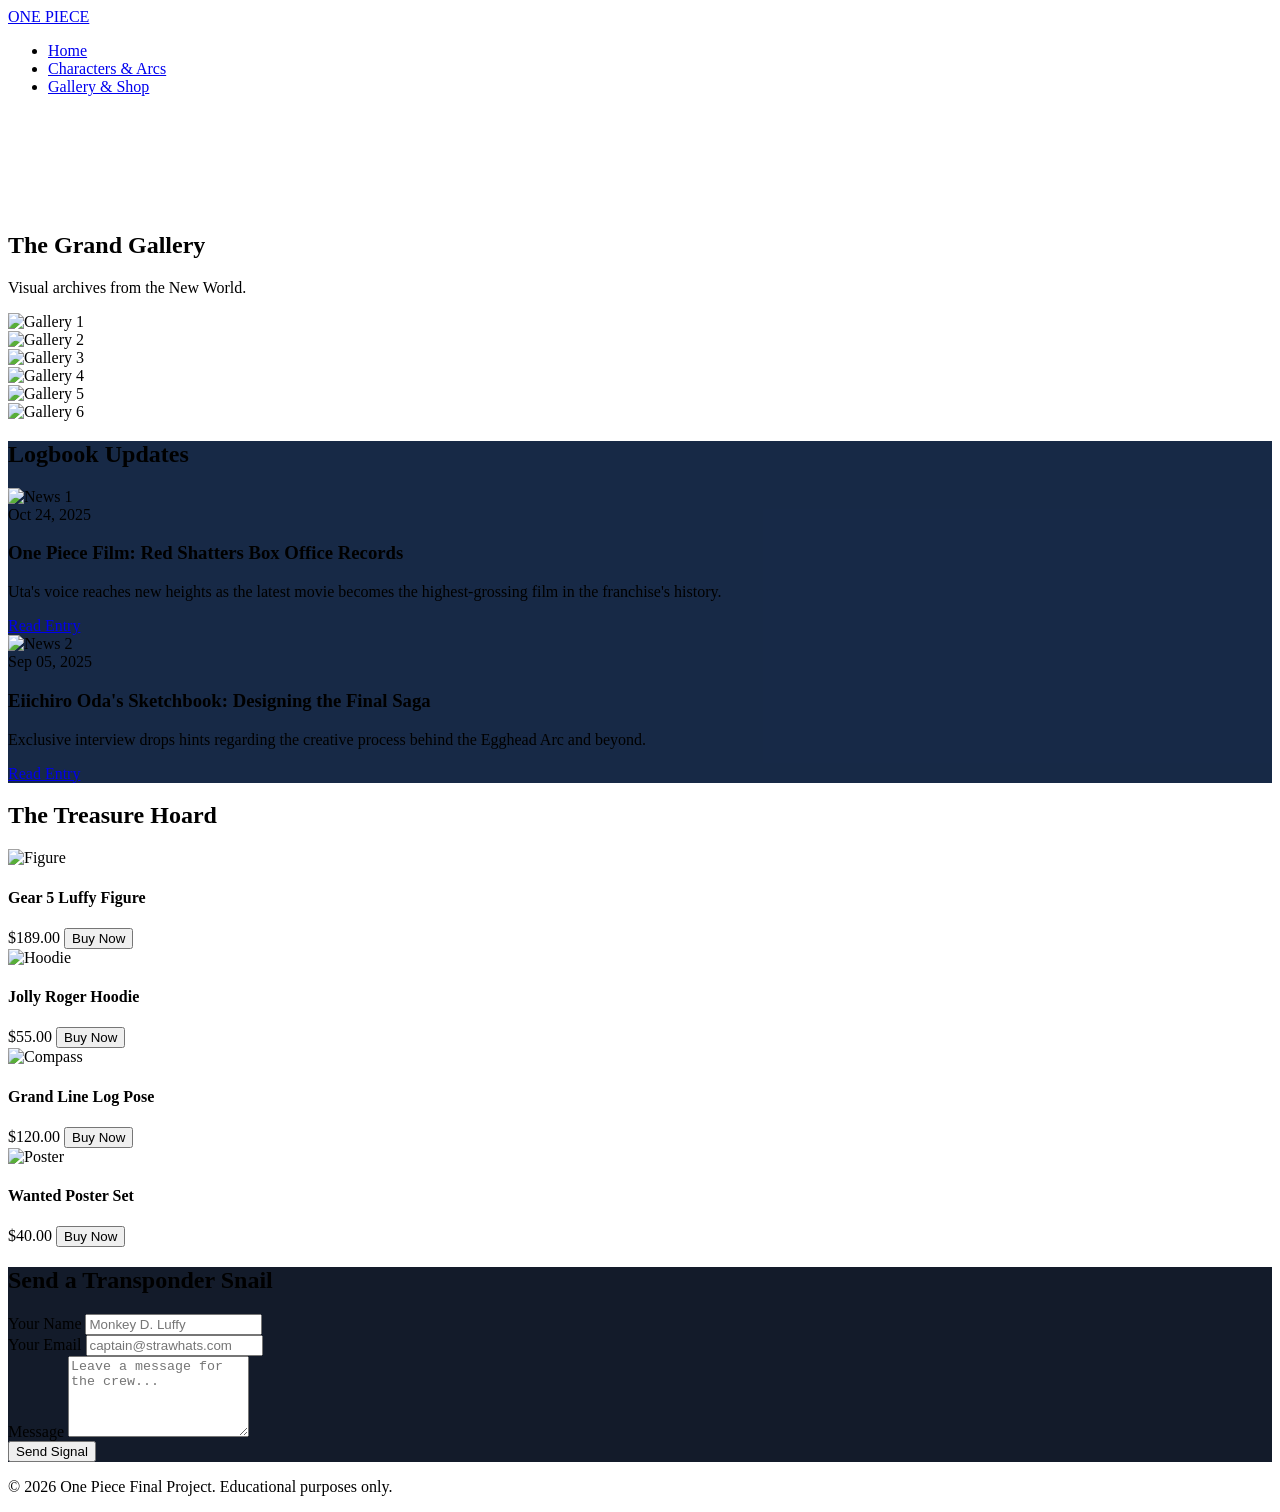
==== crew.html @ 388f7d2c "ONE PIECE" ====
<!DOCTYPE html>
<html lang="en">
<head>
    <meta charset="UTF-8">
    <meta name="viewport" content="width=device-width, initial-scale=1.0">
    <title>Gallery, News & Shop | One Piece</title>
    <link rel="stylesheet" href="assets/css/main.css">
</head>
<body>

    <!-- Fixed Dynamic Background -->
    <div class="fixed-bg" style="background-image: url('https://images.unsplash.com/photo-1542281286-9e0a16bb7366?q=80&w=2670&auto=format&fit=crop');"></div>

    <!-- Header & Navigation -->
    <header class="header scrolled">
        <div class="container nav-container">
            <a href="index.html" class="logo">ONE PIECE</a>
            
            <nav>
                <ul class="nav-menu">
                    <li><a href="index.html">Home</a></li>
                    <li><a href="characters-arcs.html">Characters & Arcs</a></li>
                    <li><a href="gallery-news-shop.html" class="active">Gallery & Shop</a></li>
                </ul>
            </nav>

            <div class="hamburger">
                <span class="bar"></span>
                <span class="bar"></span>
                <span class="bar"></span>
            </div>
        </div>
    </header>

    <!-- MAIN CONTENT -->
    <main style="padding-top: 100px;">

        <!-- Gallery Section -->
        <section class="section-padding" data-bg="https://images.unsplash.com/photo-1542281286-9e0a16bb7366?q=80&w=2670&auto=format&fit=crop">
            <div class="container fade-in">
                <div class="text-center mb-5">
                    <h1 class="h1">The Grand Gallery</h1>
                    <p class="lead">Visual archives from the New World.</p>
                </div>

                <div class="gallery-grid">
                    <div class="gallery-item"><img src="https://images.unsplash.com/photo-1612036782180-6f0b6cd846fe?q=80&w=1000&auto=format&fit=crop" alt="Gallery 1"></div>
                    <div class="gallery-item"><img src="https://images.unsplash.com/photo-1623910271500-1c5de22a84e6?q=80&w=1000&auto=format&fit=crop" alt="Gallery 2"></div>
                    <div class="gallery-item"><img src="https://images.unsplash.com/photo-1578632767115-351597cf2477?q=80&w=1000&auto=format&fit=crop" alt="Gallery 3"></div>
                    <div class="gallery-item"><img src="https://images.unsplash.com/photo-1560961814-1e095a51fb3e?q=80&w=1000&auto=format&fit=crop" alt="Gallery 4"></div>
                    <div class="gallery-item"><img src="https://images.unsplash.com/photo-1518837695005-2083093ee35b?q=80&w=1000&auto=format&fit=crop" alt="Gallery 5"></div>
                    <div class="gallery-item"><img src="https://images.unsplash.com/photo-1588666309990-d68f08e3d4a6?q=80&w=1000&auto=format&fit=crop" alt="Gallery 6"></div>
                </div>
            </div>
        </section>

        <!-- News & Updates (Logbook) -->
        <section class="section-padding" style="background: rgba(11, 30, 61, 0.95);" data-bg="https://images.unsplash.com/photo-1507525428034-b723cf961d3e?q=80&w=2000&auto=format&fit=crop">
             <div class="container fade-in">
                <h2 class="section-title">Logbook Updates</h2>
                
                <div class="news-list">
                    <article class="news-item fade-in">
                        <div class="news-image">
                            <img src="https://images.unsplash.com/photo-1659344426563-71ab5230bd71?q=80&w=1000&auto=format&fit=crop" alt="News 1">
                        </div>
                        <div class="news-content">
                            <span class="date">Oct 24, 2025</span>
                            <h3>One Piece Film: Red Shatters Box Office Records</h3>
                            <p>Uta's voice reaches new heights as the latest movie becomes the highest-grossing film in the franchise's history.</p>
                            <a href="#" class="btn btn-outline">Read Entry</a>
                        </div>
                    </article>

                    <article class="news-item fade-in">
                        <div class="news-image">
                            <img src="https://images.unsplash.com/photo-1580136608260-4e94119864cc?q=80&w=1000&auto=format&fit=crop" alt="News 2">
                        </div>
                        <div class="news-content">
                            <span class="date">Sep 05, 2025</span>
                            <h3>Eiichiro Oda's Sketchbook: Designing the Final Saga</h3>
                            <p>Exclusive interview drops hints regarding the creative process behind the Egghead Arc and beyond.</p>
                            <a href="#" class="btn btn-outline">Read Entry</a>
                        </div>
                    </article>
                </div>
            </div>
        </section>

        <!-- Merchandise Shop -->
        <section class="section-padding" data-bg="https://images.unsplash.com/photo-1550989460-0adf9ea622e2?q=80&w=1000&auto=format&fit=crop">
            <div class="container fade-in">
                <h2 class="section-title">The Treasure Hoard</h2>
                
                <div class="shop-grid">
                    <div class="shop-item fade-in delay-1">
                        <div class="item-image"><img src="https://images.unsplash.com/photo-1608889175123-8ee362201f81?q=80&w=500&auto=format&fit=crop" alt="Figure"></div>
                        <h4>Gear 5 Luffy Figure</h4>
                        <span class="price">$189.00</span>
                        <button class="btn btn-outline">Buy Now</button>
                    </div>
                    
                    <div class="shop-item fade-in delay-2">
                        <div class="item-image"><img src="https://images.unsplash.com/photo-1521572163474-6864f9cf17ab?q=80&w=500&auto=format&fit=crop" alt="Hoodie"></div>
                        <h4>Jolly Roger Hoodie</h4>
                        <span class="price">$55.00</span>
                        <button class="btn btn-outline">Buy Now</button>
                    </div>

                    <div class="shop-item fade-in delay-3">
                        <div class="item-image"><img src="https://images.unsplash.com/photo-1627850991658-00fc826e7b28?q=80&w=500&auto=format&fit=crop" alt="Compass"></div>
                        <h4>Grand Line Log Pose</h4>
                        <span class="price">$120.00</span>
                        <button class="btn btn-outline">Buy Now</button>
                    </div>

                     <div class="shop-item fade-in delay-4">
                        <div class="item-image"><img src="https://images.unsplash.com/photo-1616423640778-28d1b53229bd?q=80&w=500&auto=format&fit=crop" alt="Poster"></div>
                        <h4>Wanted Poster Set</h4>
                        <span class="price">$40.00</span>
                        <button class="btn btn-outline">Buy Now</button>
                    </div>
                </div>
            </div>
        </section>

        <!-- Contact Section -->
        <section class="section-padding" style="background: rgba(7, 15, 31, 0.95);" data-bg="none">
            <div class="container fade-in">
                <h2 class="section-title">Send a Transponder Snail</h2>
                
                <div class="contact-container">
                    <form action="#" method="POST">
                        <div class="form-group">
                            <label for="name">Your Name</label>
                            <input type="text" id="name" required placeholder="Monkey D. Luffy">
                        </div>
                        <div class="form-group">
                            <label for="email">Your Email</label>
                            <input type="email" id="email" required placeholder="captain@strawhats.com">
                        </div>
                        <div class="form-group">
                            <label for="message">Message</label>
                            <textarea id="message" rows="5" required placeholder="Leave a message for the crew..."></textarea>
                        </div>
                        <button type="submit" class="btn btn-primary">Send Signal</button>
                    </form>
                </div>
            </div>
        </section>

    </main>

    <!-- Footer -->
    <footer class="footer">
        <div class="container">
            <div class="footer-bottom">
                 <p>&copy; 2026 One Piece Final Project. Educational purposes only.</p>
            </div>
        </div>
    </footer>

    <script src="assets/js/main.js"></script>
</body>
</html>
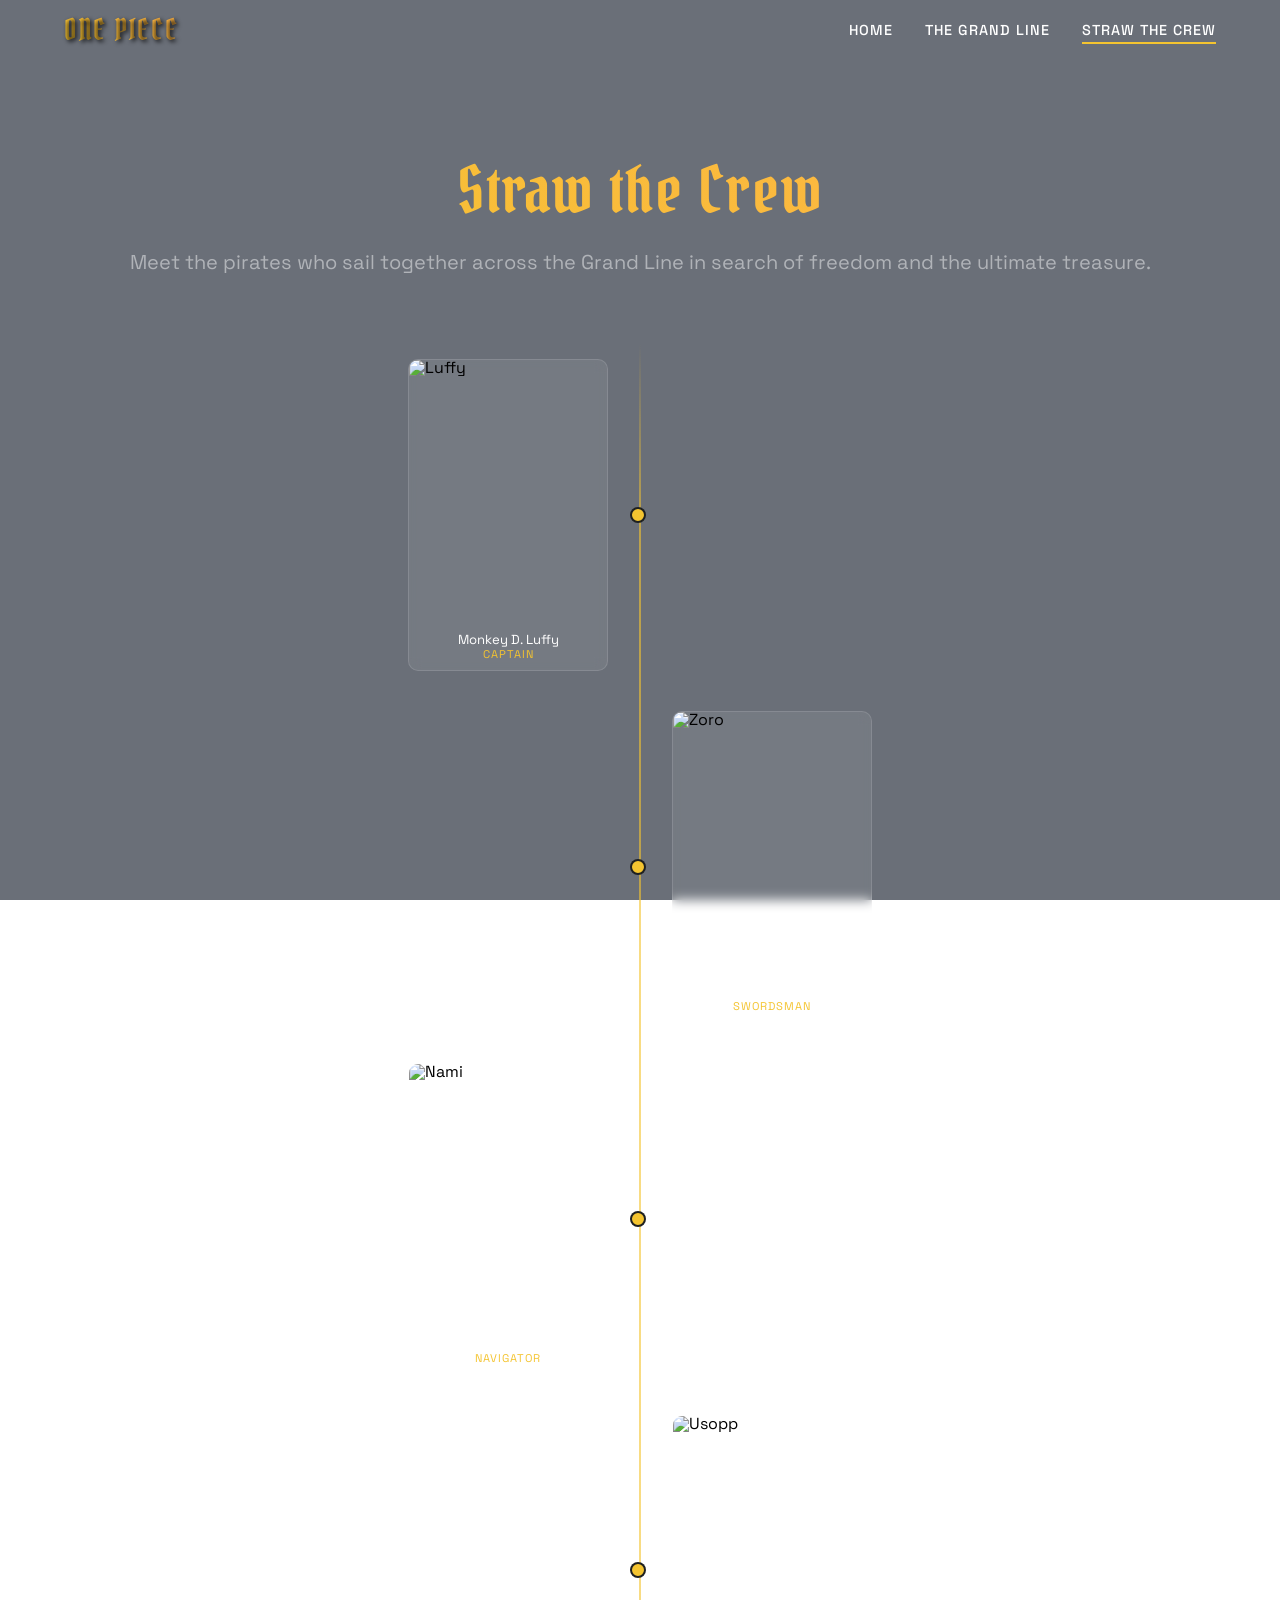
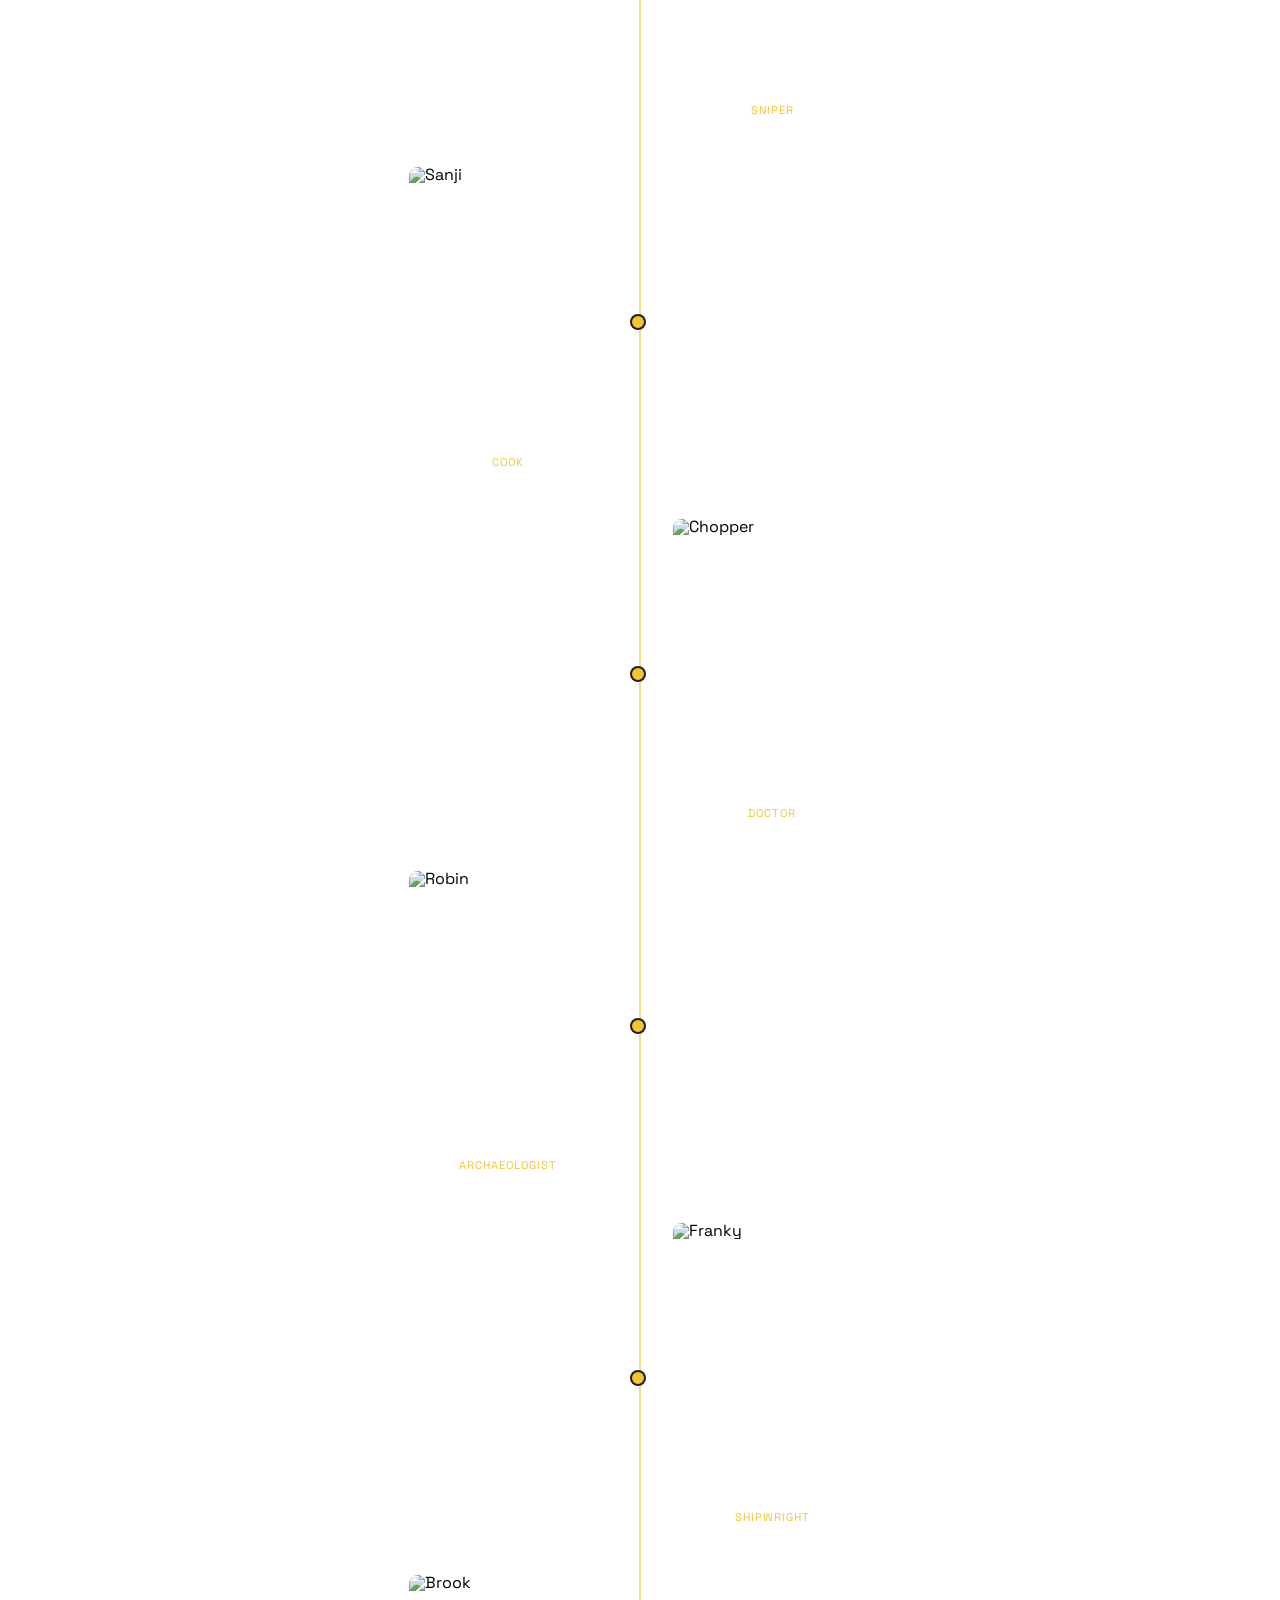
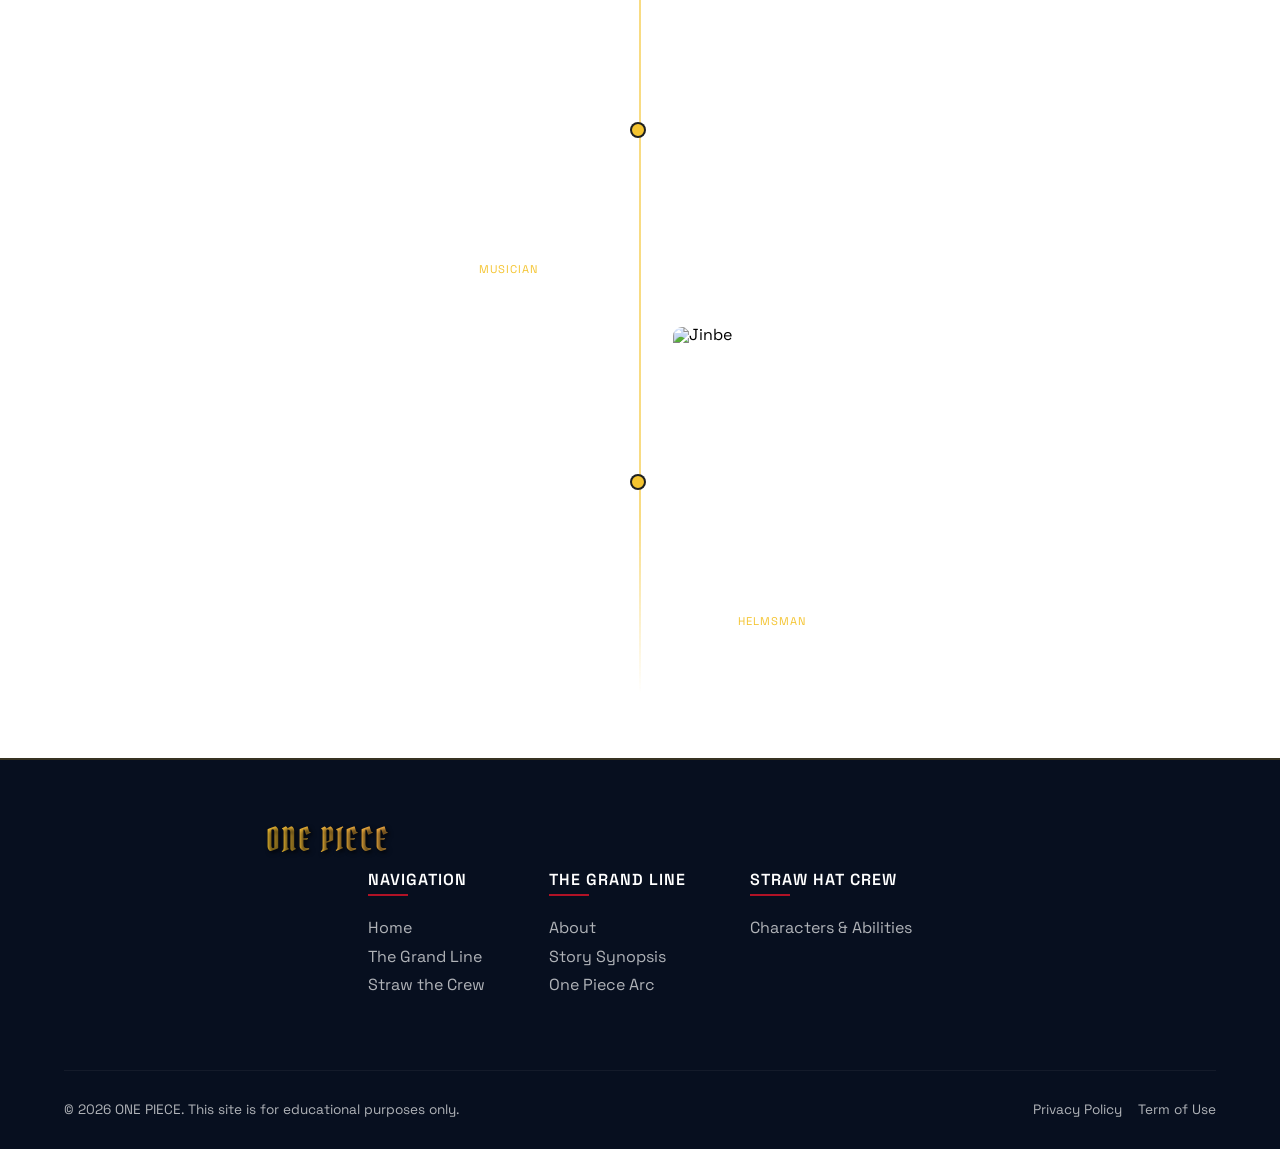
==== commit db580031: "อัพเดตเว้ย" ====
--- a/crew.html
+++ b/crew.html
@@ -3,27 +3,27 @@
 <head>
     <meta charset="UTF-8">
     <meta name="viewport" content="width=device-width, initial-scale=1.0">
-    <title>Gallery, News & Shop | One Piece</title>
-    <link rel="stylesheet" href="assets/css/main.css">
+    <title>Straw the Crew | One Piece</title>
+    <link rel="stylesheet" href="https://cdnjs.cloudflare.com/ajax/libs/font-awesome/6.4.0/css/all.min.css">
+    <link rel="stylesheet" href="scss/main.css">
 </head>
 <body>
 
-    <!-- Fixed Dynamic Background -->
-    <div class="fixed-bg" style="background-image: url('https://images.unsplash.com/photo-1542281286-9e0a16bb7366?q=80&w=2670&auto=format&fit=crop');"></div>
-
-    <!-- Header & Navigation -->
+    <div class="crew-bg-wrapper">
+        <div class="crew-bg-map"></div>
+        <div class="crew-bg-glass"></div>
+    </div>
+
     <header class="header scrolled">
         <div class="container nav-container">
-            <a href="index.html" class="logo">ONE PIECE</a>
-            
+            <h1 class="nav-logo-text">ONE PIECE</h1>
             <nav>
                 <ul class="nav-menu">
                     <li><a href="index.html">Home</a></li>
-                    <li><a href="characters-arcs.html">Characters & Arcs</a></li>
-                    <li><a href="gallery-news-shop.html" class="active">Gallery & Shop</a></li>
+                    <li><a href="grandline.html">The Grand Line</a></li>
+                    <li><a href="crew.html" class="active">Straw the Crew</a></li>
                 </ul>
             </nav>
-
             <div class="hamburger">
                 <span class="bar"></span>
                 <span class="bar"></span>
@@ -32,134 +32,240 @@
         </div>
     </header>
 
-    <!-- MAIN CONTENT -->
-    <main style="padding-top: 100px;">
-
-        <!-- Gallery Section -->
-        <section class="section-padding" data-bg="https://images.unsplash.com/photo-1542281286-9e0a16bb7366?q=80&w=2670&auto=format&fit=crop">
-            <div class="container fade-in">
-                <div class="text-center mb-5">
-                    <h1 class="h1">The Grand Gallery</h1>
-                    <p class="lead">Visual archives from the New World.</p>
-                </div>
-
-                <div class="gallery-grid">
-                    <div class="gallery-item"><img src="https://images.unsplash.com/photo-1612036782180-6f0b6cd846fe?q=80&w=1000&auto=format&fit=crop" alt="Gallery 1"></div>
-                    <div class="gallery-item"><img src="https://images.unsplash.com/photo-1623910271500-1c5de22a84e6?q=80&w=1000&auto=format&fit=crop" alt="Gallery 2"></div>
-                    <div class="gallery-item"><img src="https://images.unsplash.com/photo-1578632767115-351597cf2477?q=80&w=1000&auto=format&fit=crop" alt="Gallery 3"></div>
-                    <div class="gallery-item"><img src="https://images.unsplash.com/photo-1560961814-1e095a51fb3e?q=80&w=1000&auto=format&fit=crop" alt="Gallery 4"></div>
-                    <div class="gallery-item"><img src="https://images.unsplash.com/photo-1518837695005-2083093ee35b?q=80&w=1000&auto=format&fit=crop" alt="Gallery 5"></div>
-                    <div class="gallery-item"><img src="https://images.unsplash.com/photo-1588666309990-d68f08e3d4a6?q=80&w=1000&auto=format&fit=crop" alt="Gallery 6"></div>
-                </div>
-            </div>
-        </section>
-
-        <!-- News & Updates (Logbook) -->
-        <section class="section-padding" style="background: rgba(11, 30, 61, 0.95);" data-bg="https://images.unsplash.com/photo-1507525428034-b723cf961d3e?q=80&w=2000&auto=format&fit=crop">
-             <div class="container fade-in">
-                <h2 class="section-title">Logbook Updates</h2>
-                
-                <div class="news-list">
-                    <article class="news-item fade-in">
-                        <div class="news-image">
-                            <img src="https://images.unsplash.com/photo-1659344426563-71ab5230bd71?q=80&w=1000&auto=format&fit=crop" alt="News 1">
-                        </div>
-                        <div class="news-content">
-                            <span class="date">Oct 24, 2025</span>
-                            <h3>One Piece Film: Red Shatters Box Office Records</h3>
-                            <p>Uta's voice reaches new heights as the latest movie becomes the highest-grossing film in the franchise's history.</p>
-                            <a href="#" class="btn btn-outline">Read Entry</a>
-                        </div>
-                    </article>
-
-                    <article class="news-item fade-in">
-                        <div class="news-image">
-                            <img src="https://images.unsplash.com/photo-1580136608260-4e94119864cc?q=80&w=1000&auto=format&fit=crop" alt="News 2">
-                        </div>
-                        <div class="news-content">
-                            <span class="date">Sep 05, 2025</span>
-                            <h3>Eiichiro Oda's Sketchbook: Designing the Final Saga</h3>
-                            <p>Exclusive interview drops hints regarding the creative process behind the Egghead Arc and beyond.</p>
-                            <a href="#" class="btn btn-outline">Read Entry</a>
-                        </div>
-                    </article>
-                </div>
-            </div>
-        </section>
-
-        <!-- Merchandise Shop -->
-        <section class="section-padding" data-bg="https://images.unsplash.com/photo-1550989460-0adf9ea622e2?q=80&w=1000&auto=format&fit=crop">
-            <div class="container fade-in">
-                <h2 class="section-title">The Treasure Hoard</h2>
-                
-                <div class="shop-grid">
-                    <div class="shop-item fade-in delay-1">
-                        <div class="item-image"><img src="https://images.unsplash.com/photo-1608889175123-8ee362201f81?q=80&w=500&auto=format&fit=crop" alt="Figure"></div>
-                        <h4>Gear 5 Luffy Figure</h4>
-                        <span class="price">$189.00</span>
-                        <button class="btn btn-outline">Buy Now</button>
-                    </div>
-                    
-                    <div class="shop-item fade-in delay-2">
-                        <div class="item-image"><img src="https://images.unsplash.com/photo-1521572163474-6864f9cf17ab?q=80&w=500&auto=format&fit=crop" alt="Hoodie"></div>
-                        <h4>Jolly Roger Hoodie</h4>
-                        <span class="price">$55.00</span>
-                        <button class="btn btn-outline">Buy Now</button>
-                    </div>
-
-                    <div class="shop-item fade-in delay-3">
-                        <div class="item-image"><img src="https://images.unsplash.com/photo-1627850991658-00fc826e7b28?q=80&w=500&auto=format&fit=crop" alt="Compass"></div>
-                        <h4>Grand Line Log Pose</h4>
-                        <span class="price">$120.00</span>
-                        <button class="btn btn-outline">Buy Now</button>
-                    </div>
-
-                     <div class="shop-item fade-in delay-4">
-                        <div class="item-image"><img src="https://images.unsplash.com/photo-1616423640778-28d1b53229bd?q=80&w=500&auto=format&fit=crop" alt="Poster"></div>
-                        <h4>Wanted Poster Set</h4>
-                        <span class="price">$40.00</span>
-                        <button class="btn btn-outline">Buy Now</button>
-                    </div>
-                </div>
-            </div>
-        </section>
-
-        <!-- Contact Section -->
-        <section class="section-padding" style="background: rgba(7, 15, 31, 0.95);" data-bg="none">
-            <div class="container fade-in">
-                <h2 class="section-title">Send a Transponder Snail</h2>
-                
-                <div class="contact-container">
-                    <form action="#" method="POST">
-                        <div class="form-group">
-                            <label for="name">Your Name</label>
-                            <input type="text" id="name" required placeholder="Monkey D. Luffy">
-                        </div>
-                        <div class="form-group">
-                            <label for="email">Your Email</label>
-                            <input type="email" id="email" required placeholder="captain@strawhats.com">
-                        </div>
-                        <div class="form-group">
-                            <label for="message">Message</label>
-                            <textarea id="message" rows="5" required placeholder="Leave a message for the crew..."></textarea>
-                        </div>
-                        <button type="submit" class="btn btn-primary">Send Signal</button>
-                    </form>
-                </div>
-            </div>
-        </section>
-
+    <main class="crew-main">
+        <div class="container">
+
+            <div class="crew-hero fade-in">
+                <h1 class="h1">Straw the Crew</h1>
+                <p class="lead">Meet the pirates who sail together across the Grand Line in search of freedom and the ultimate treasure.</p>
+            </div>
+
+            <!-- Timeline -->
+            <div class="crew-timeline fade-in">
+
+                <div class="crew-timeline-item">
+                    <div class="crew-card" data-crew="luffy">
+                        <div class="crew-card-img">
+                            <img src="https://i.pinimg.com/736x/40/31/00/403100c729d0ef4551aeadfa57d9cbf7.jpg" alt="Luffy">
+                            <div class="crew-card-overlay"><span>View Profile</span></div>
+                        </div>
+                        <div class="crew-card-info"><h3>Monkey D. Luffy</h3><p>Captain</p></div>
+                    </div>
+                </div>
+
+                <div class="crew-timeline-item">
+                    <div class="crew-card" data-crew="zoro">
+                        <div class="crew-card-img">
+                            <img src="https://images.unsplash.com/photo-1578632767115-351597cf2477?q=80&w=400&auto=format&fit=crop" alt="Zoro">
+                            <div class="crew-card-overlay"><span>View Profile</span></div>
+                        </div>
+                        <div class="crew-card-info"><h3>Roronoa Zoro</h3><p>Swordsman</p></div>
+                    </div>
+                </div>
+
+                <div class="crew-timeline-item">
+                    <div class="crew-card" data-crew="nami">
+                        <div class="crew-card-img">
+                            <img src="https://images.unsplash.com/photo-1560961814-1e095a51fb3e?q=80&w=400&auto=format&fit=crop" alt="Nami">
+                            <div class="crew-card-overlay"><span>View Profile</span></div>
+                        </div>
+                        <div class="crew-card-info"><h3>Nami</h3><p>Navigator</p></div>
+                    </div>
+                </div>
+
+                <div class="crew-timeline-item">
+                    <div class="crew-card" data-crew="usopp">
+                        <div class="crew-card-img">
+                            <img src="https://images.unsplash.com/photo-1542204165-65bf26472b9b?q=80&w=400&auto=format&fit=crop" alt="Usopp">
+                            <div class="crew-card-overlay"><span>View Profile</span></div>
+                        </div>
+                        <div class="crew-card-info"><h3>Usopp</h3><p>Sniper</p></div>
+                    </div>
+                </div>
+
+                <div class="crew-timeline-item">
+                    <div class="crew-card" data-crew="sanji">
+                        <div class="crew-card-img">
+                            <img src="https://images.unsplash.com/photo-1574169208507-84376144848b?q=80&w=400&auto=format&fit=crop" alt="Sanji">
+                            <div class="crew-card-overlay"><span>View Profile</span></div>
+                        </div>
+                        <div class="crew-card-info"><h3>Sanji</h3><p>Cook</p></div>
+                    </div>
+                </div>
+
+                <div class="crew-timeline-item">
+                    <div class="crew-card" data-crew="chopper">
+                        <div class="crew-card-img">
+                            <img src="https://images.unsplash.com/photo-1596727147705-611529ea2884?q=80&w=400&auto=format&fit=crop" alt="Chopper">
+                            <div class="crew-card-overlay"><span>View Profile</span></div>
+                        </div>
+                        <div class="crew-card-info"><h3>Tony Tony Chopper</h3><p>Doctor</p></div>
+                    </div>
+                </div>
+
+                <div class="crew-timeline-item">
+                    <div class="crew-card" data-crew="robin">
+                        <div class="crew-card-img">
+                            <img src="https://images.unsplash.com/photo-1518837695005-2083093ee35b?q=80&w=400&auto=format&fit=crop" alt="Robin">
+                            <div class="crew-card-overlay"><span>View Profile</span></div>
+                        </div>
+                        <div class="crew-card-info"><h3>Nico Robin</h3><p>Archaeologist</p></div>
+                    </div>
+                </div>
+
+                <div class="crew-timeline-item">
+                    <div class="crew-card" data-crew="franky">
+                        <div class="crew-card-img">
+                            <img src="https://images.unsplash.com/photo-1607990283143-e81e7a2c9349?q=80&w=400&auto=format&fit=crop" alt="Franky">
+                            <div class="crew-card-overlay"><span>View Profile</span></div>
+                        </div>
+                        <div class="crew-card-info"><h3>Franky</h3><p>Shipwright</p></div>
+                    </div>
+                </div>
+
+                <div class="crew-timeline-item">
+                    <div class="crew-card" data-crew="brook">
+                        <div class="crew-card-img">
+                            <img src="https://images.unsplash.com/photo-1542204165-65bf26472b9b?q=80&w=400&auto=format&fit=crop" alt="Brook">
+                            <div class="crew-card-overlay"><span>View Profile</span></div>
+                        </div>
+                        <div class="crew-card-info"><h3>Brook</h3><p>Musician</p></div>
+                    </div>
+                </div>
+
+                <div class="crew-timeline-item">
+                    <div class="crew-card" data-crew="jinbe">
+                        <div class="crew-card-img">
+                            <img src="https://images.unsplash.com/photo-1596727147705-611529ea2884?q=80&w=400&auto=format&fit=crop" alt="Jinbe">
+                            <div class="crew-card-overlay"><span>View Profile</span></div>
+                        </div>
+                        <div class="crew-card-info"><h3>Jinbe</h3><p>Helmsman</p></div>
+                    </div>
+                </div>
+
+            </div>
+        </div>
+
+        <!-- Detail Overlay -->
+        <div class="crew-detail-overlay" id="crewDetailOverlay">
+            <div class="crew-detail-panel" id="crewDetailPanel">
+                <button class="crew-detail-close" id="crewClose"><i class="fa-solid fa-xmark"></i></button>
+                <div class="crew-detail-layout">
+                    <div class="crew-wanted">
+                        <div class="wanted-frame">
+                            <p class="wanted-label">WANTED</p>
+                            <img id="crewImg" src="" alt="Character">
+                            <p class="wanted-dead">DEAD OR ALIVE</p>
+                            <p class="wanted-name" id="crewWantedName"></p>
+                        </div>
+                    </div>
+                    <div class="crew-detail-info">
+                        <h2 id="crewName" class="crew-detail-name"></h2>
+                        <p id="crewRole" class="crew-detail-role"></p>
+                        <div class="crew-detail-quote"><p id="crewQuote"></p></div>
+                        <div class="crew-detail-stats">
+                            <div class="crew-stat">
+                                <span class="stat-label">Bounty</span>
+                                <span class="stat-value bounty-value" id="crewBounty"></span>
+                            </div>
+                            <div class="crew-stat">
+                                <span class="stat-label">Devil Fruit</span>
+                                <span class="stat-value" id="crewFruit"></span>
+                            </div>
+                            <div class="crew-stat">
+                                <span class="stat-label">Origin</span>
+                                <span class="stat-value" id="crewOrigin"></span>
+                            </div>
+                        </div>
+                        <p class="crew-detail-bio" id="crewBio"></p>
+                        <button class="btn btn-primary crew-close-btn" id="crewCloseBtn">Close</button>
+                    </div>
+                </div>
+            </div>
+        </div>
     </main>
 
-    <!-- Footer -->
     <footer class="footer">
-        <div class="container">
+        <div class="container footer-inner">
+            <div class="footer-grid">
+                <div class="footer-brand"><h1 class="nav-logo-text">ONE PIECE</h1></div>
+            </div>
+            <div class="footer-nav-row">
+                <div class="footer-links-col">
+                    <h4>Navigation</h4>
+                    <ul class="footer-links">
+                        <li><a href="index.html">Home</a></li>
+                        <li><a href="grandline.html">The Grand Line</a></li>
+                        <li><a href="crew.html">Straw the Crew</a></li>
+                    </ul>
+                </div>
+                <div class="footer-links-col">
+                    <h4>The Grand Line</h4>
+                    <ul class="footer-links">
+                        <li><a href="grandline.html#about">About</a></li>
+                        <li><a href="grandline.html#synopsis">Story Synopsis</a></li>
+                        <li><a href="grandline.html#arcs">One Piece Arc</a></li>
+                    </ul>
+                </div>
+                <div class="footer-links-col">
+                    <h4>Straw Hat Crew</h4>
+                    <ul class="footer-links">
+                        <li><a href="crew.html">Characters & Abilities</a></li>
+                    </ul>
+                </div>
+            </div>
             <div class="footer-bottom">
-                 <p>&copy; 2026 One Piece Final Project. Educational purposes only.</p>
+                <p>&copy; 2026 ONE PIECE. This site is for educational purposes only.</p>
+                <div class="condition"><p>Privacy Policy</p><p>Term of Use</p></div>
             </div>
         </div>
     </footer>
 
-    <script src="assets/js/main.js"></script>
+    <script src="js/main.js"></script>
+    <script>
+    const crewData = {
+        luffy:   { name:"Monkey D. Luffy", role:"Captain", bounty:"฿ 3,000,000,000", fruit:"Hito Hito no Mi, Model: Nika", origin:"Foosha Village, East Blue", bio:"The founder and captain of the Straw Hat Pirates. His dream is to find the One Piece and become King of the Pirates.", quote:'"I\'m going to be King of the Pirates!"', img:"https://i.pinimg.com/736x/40/31/00/403100c729d0ef4551aeadfa57d9cbf7.jpg" },
+        zoro:    { name:"Roronoa Zoro", role:"Swordsman", bounty:"฿ 1,111,000,000", fruit:"None", origin:"Shimotsuki Village, East Blue", bio:"A master swordsman who aims to become the world's greatest. He uses the three-sword style — Santoryu.", quote:'"Nothing happened."', img:"https://images.unsplash.com/photo-1578632767115-351597cf2477?q=80&w=400" },
+        nami:    { name:"Nami", role:"Navigator", bounty:"฿ 366,000,000", fruit:"None", origin:"Cocoyasi Village, East Blue", bio:"The navigator of the Straw Hats. She can read weather patterns perfectly and wields the Clima-Tact.", quote:'"Steal from pirates and give to me."', img:"https://images.unsplash.com/photo-1560961814-1e095a51fb3e?q=80&w=400" },
+        usopp:   { name:"Usopp", role:"Sniper", bounty:"฿ 500,000,000", fruit:"None", origin:"Syrup Village, East Blue", bio:"The sharpshooter of the crew. A gifted inventor and storyteller who strives to be a brave warrior of the sea.", quote:'"I am the great warrior, Sogeking!"', img:"https://images.unsplash.com/photo-1542204165-65bf26472b9b?q=80&w=400" },
+        sanji:   { name:"Sanji", role:"Cook", bounty:"฿ 1,032,000,000", fruit:"None", origin:"Baratie, East Blue", bio:"The cook of the Straw Hats. He only fights with his legs and dreams of finding the All Blue.", quote:'"I\'ll never use my hands in a fight."', img:"https://images.unsplash.com/photo-1574169208507-84376144848b?q=80&w=400" },
+        chopper: { name:"Tony Tony Chopper", role:"Doctor", bounty:"฿ 1,000", fruit:"Hito Hito no Mi", origin:"Drum Island, Grand Line", bio:"A reindeer who ate the Human-Human Fruit. He dreams of becoming a doctor who can cure any disease.", quote:'"I\'m not a tanuki!"', img:"https://images.unsplash.com/photo-1596727147705-611529ea2884?q=80&w=400" },
+        robin:   { name:"Nico Robin", role:"Archaeologist", bounty:"฿ 930,000,000", fruit:"Hana Hana no Mi", origin:"Ohara, West Blue", bio:"The archaeologist of the Straw Hats. She seeks the truth of the Void Century and the meaning of the Poneglyphs.", quote:'"I want to live!"', img:"https://images.unsplash.com/photo-1518837695005-2083093ee35b?q=80&w=400" },
+        franky:  { name:"Franky", role:"Shipwright", bounty:"฿ 394,000,000", fruit:"None", origin:"South Blue", bio:"The cyborg shipwright who built the Thousand Sunny. His dream is to build a ship that sails to the end of the world.", quote:'"SUPER!"', img:"https://images.unsplash.com/photo-1607990283143-e81e7a2c9349?q=80&w=400" },
+        brook:   { name:"Brook", role:"Musician", bounty:"฿ 383,000,000", fruit:"Yomi Yomi no Mi", origin:"West Blue", bio:"A living skeleton musician who returned to life thanks to his Devil Fruit. He dreams of reuniting with Laboon.", quote:'"Yohohoho!"', img:"https://images.unsplash.com/photo-1542204165-65bf26472b9b?q=80&w=400" },
+        jinbe:   { name:"Jinbe", role:"Helmsman", bounty:"฿ 1,100,000,000", fruit:"None", origin:"Fishman Island", bio:"A fish-man martial arts master and former Warlord of the Sea. He is a master of Fishman Karate.", quote:'"A man\'s worth is not determined by his birth, but by his actions."', img:"https://images.unsplash.com/photo-1596727147705-611529ea2884?q=80&w=400" },
+    };
+
+    const overlay     = document.getElementById('crewDetailOverlay');
+    const cards       = document.querySelectorAll('.crew-card');
+    const closeBtn    = document.getElementById('crewClose');
+    const closeBtnBot = document.getElementById('crewCloseBtn');
+
+    cards.forEach(card => {
+        card.addEventListener('click', () => {
+            const d = crewData[card.dataset.crew];
+            if (!d) return;
+            document.getElementById('crewImg').src             = d.img;
+            document.getElementById('crewWantedName').textContent = d.name;
+            document.getElementById('crewName').textContent    = d.name;
+            document.getElementById('crewRole').textContent    = d.role;
+            document.getElementById('crewQuote').textContent   = d.quote;
+            document.getElementById('crewBounty').textContent  = d.bounty;
+            document.getElementById('crewFruit').textContent   = d.fruit;
+            document.getElementById('crewOrigin').textContent  = d.origin;
+            document.getElementById('crewBio').textContent     = d.bio;
+            overlay.classList.add('active');
+            document.body.style.overflow = 'hidden';
+        });
+    });
+
+    function closePanel() {
+        overlay.classList.remove('active');
+        document.body.style.overflow = '';
+    }
+    closeBtn.addEventListener('click', closePanel);
+    closeBtnBot.addEventListener('click', closePanel);
+    overlay.addEventListener('click', e => { if (e.target === overlay) closePanel(); });
+    </script>
 </body>
-</html>
+</html>
--- a/scss/main.css
+++ b/scss/main.css
@@ -0,0 +1,2195 @@
+@import url("https://fonts.googleapis.com/css2?family=Pirata+One&family=Space+Grotesk:wght@300..700&display=swap");
+html, body, div, span, applet, object, iframe,
+h1, h2, h3, h4, h5, h6, p, blockquote, pre,
+a, abbr, acronym, address, big, cite, code,
+del, dfn, em, img, ins, kbd, q, s, samp,
+small, strike, strong, sub, sup, tt, var,
+b, u, i, center,
+dl, dt, dd, ol, ul, li,
+fieldset, form, label, legend,
+table, caption, tbody, tfoot, thead, tr, th, td,
+article, aside, canvas, details, embed,
+figure, figcaption, footer, header, hgroup,
+menu, nav, output, ruby, section, summary,
+time, mark, audio, video {
+  margin: 0;
+  padding: 0;
+  border: 0;
+  font-size: 100%;
+  font: "Space Grotesk", sans-serif;
+  vertical-align: baseline;
+  box-sizing: border-box;
+}
+
+html, body {
+  width: 100%;
+  overflow-x: hidden;
+  -webkit-font-smoothing: antialiased;
+}
+
+body {
+  line-height: 1;
+  font-family: "Space Grotesk", sans-serif;
+}
+
+h1, .h1 {
+  font-family: "Pirata One", cursive;
+  margin-bottom: 20;
+  font-weight: 400;
+  line-height: 1.2;
+  letter-spacing: 2px;
+}
+
+h2, .h2,
+h3, .h3,
+p, .p {
+  font-family: "Space Grotesk", sans-serif;
+  font-optical-sizing: auto;
+  font-weight: 400;
+  font-style: normal;
+}
+
+h1, .h1 {
+  background: linear-gradient(45deg, #F4C430, #ffb347);
+  -webkit-background-clip: text;
+  -webkit-text-fill-color: transparent;
+  background-clip: text;
+}
+
+h2, .h2 {
+  font-size: clamp(1.6rem, 5vw, 4rem);
+  color: #F4C430;
+}
+
+h1 {
+  margin-bottom: 16px;
+  color: #B0B3B8;
+  font-size: 64px;
+}
+h1.lead {
+  font-size: 48px;
+  color: #EAE2B7;
+  line-height: 1.5;
+}
+
+p {
+  margin-bottom: 16px;
+  color: #B0B3B8;
+  font-size: 20px;
+}
+p.lead {
+  font-size: 18px;
+  color: #EAE2B7;
+  line-height: 1.7;
+}
+
+.text-center {
+  text-align: center;
+}
+
+.text-left {
+  text-align: left;
+}
+
+.text-right {
+  text-align: right;
+}
+
+.text-primary {
+  color: #070F1F;
+}
+
+.text-button {
+  color: #B11226;
+}
+
+.text-hover {
+  color: #F4C430;
+}
+
+.section-title {
+  text-align: center;
+  margin-bottom: 2rem;
+  display: flex;
+  flex-direction: column;
+  align-items: center;
+}
+.section-title::after {
+  content: "";
+  display: block;
+  width: 50px;
+  height: 3px;
+  background: #B11226;
+  margin-top: 0.75rem;
+  border-radius: 2px;
+}
+
+@media (min-width: 768px) {
+  p {
+    font-size: 1rem;
+  }
+  p.lead {
+    font-size: 1.25rem;
+  }
+  .section-title {
+    margin-bottom: 3rem;
+  }
+  .section-title::after {
+    width: 60px;
+    height: 4px;
+    margin-top: 1rem;
+  }
+}
+.btn {
+  text-decoration: none;
+  display: inline-block;
+  padding: 16px 24px;
+  font-family: "Space Grotesk", sans-serif;
+  font-size: 1rem;
+  font-weight: 600;
+  text-transform: uppercase;
+  letter-spacing: 1px;
+  border-radius: 4px;
+  position: relative;
+  overflow: hidden;
+  z-index: 1;
+  transition: all 0.3s ease-in-out;
+  text-align: center;
+  cursor: pointer;
+}
+.btn::before {
+  content: "";
+  position: absolute;
+  top: 0;
+  left: -100%;
+  width: 100%;
+  height: 100%;
+  background: rgba(255, 255, 255, 0.1);
+  transition: left 0.3s ease-in-out;
+  z-index: -1;
+}
+.btn:hover::before {
+  left: 0;
+}
+.btn:active {
+  transform: scale(0.98);
+}
+.btn-primary {
+  background-color: #B11226;
+  color: #ffffff;
+  box-shadow: 0 4px 15px rgba(177, 18, 38, 0.4);
+}
+.btn-primary:hover {
+  background-color: rgb(130.7076923077, 13.2923076923, 28.0615384615);
+  box-shadow: 0 6px 20px rgba(177, 18, 38, 0.6);
+  color: #ffffff;
+}
+.btn-outline {
+  background-color: transparent;
+  color: #F4C430;
+  border: 2px solid #F4C430;
+}
+.btn-outline:hover {
+  background-color: #F4C430;
+  color: #070F1F;
+  box-shadow: 0 0 15px rgba(244, 196, 48, 0.5);
+}
+
+@media (min-width: 768px) {
+  .btn {
+    padding: 0.8rem 2rem;
+    font-size: 0.9rem;
+  }
+}
+.container {
+  width: 100%;
+  max-width: 1200px;
+  margin: 0 auto;
+  padding: 0 1rem;
+}
+
+.container-fluid {
+  width: 100%;
+  padding: 0 1rem;
+}
+
+.row {
+  display: grid;
+  gap: 1.5rem;
+}
+.row-2 {
+  grid-template-columns: 1fr;
+}
+.row-3 {
+  grid-template-columns: 1fr;
+}
+.row-4 {
+  grid-template-columns: 1fr;
+}
+
+.section-padding {
+  padding: 3rem 0;
+}
+
+.d-flex {
+  display: flex;
+}
+
+.flex-column {
+  flex-direction: column;
+}
+
+.justify-content-center {
+  justify-content: center;
+}
+
+.justify-content-between {
+  justify-content: space-between;
+}
+
+.align-items-center {
+  align-items: center;
+}
+
+.mb-5 {
+  margin-bottom: 3rem;
+}
+
+@media (min-width: 768px) {
+  .container,
+  .container-fluid {
+    padding: 0 1.5rem;
+  }
+  .row {
+    gap: 2rem;
+  }
+  .row-2 {
+    grid-template-columns: repeat(2, 1fr);
+  }
+  .row-3 {
+    grid-template-columns: repeat(2, 1fr);
+  }
+  .row-4 {
+    grid-template-columns: repeat(2, 1fr);
+  }
+  .section-padding {
+    padding: 5rem 0;
+  }
+}
+.header {
+  position: fixed;
+  top: 0;
+  left: 0;
+  width: 100%;
+  z-index: 1000;
+  transition: all 0.3s ease-in-out;
+  padding: 0.8rem 0;
+  background: transparent;
+}
+.header.scrolled {
+  background: rgba(7, 15, 31, 0.85);
+  backdrop-filter: blur(12px);
+  -webkit-backdrop-filter: blur(12px);
+  border-bottom: 1px solid rgba(255, 255, 255, 0.05);
+  padding: 1rem 0;
+  box-shadow: 0 4px 20px rgba(0, 0, 0, 0.5);
+}
+.header .nav-container {
+  display: flex;
+  align-items: center;
+  justify-content: space-between;
+}
+.header .logo {
+  font-family: "Pirata One", cursive;
+  font-size: 1.5rem;
+  color: #F4C430;
+  text-transform: uppercase;
+  letter-spacing: 2px;
+  z-index: 1001;
+  position: relative;
+  background: linear-gradient(45deg, #F4C430, #ffb347);
+  -webkit-background-clip: text;
+  -webkit-text-fill-color: transparent;
+  background-clip: text;
+}
+.header .nav-menu {
+  list-style: none;
+  position: fixed;
+  top: 0;
+  right: -100%;
+  width: 100vw;
+  height: 100vh;
+  background: rgba(7, 15, 31, 0.95);
+  backdrop-filter: blur(20px);
+  -webkit-backdrop-filter: blur(20px);
+  border-bottom: 1px solid rgba(255, 255, 255, 0.05);
+  display: flex;
+  flex-direction: column;
+  justify-content: center;
+  align-items: center;
+  gap: 2.5rem;
+  transition: right 0.3s ease-in-out;
+}
+.header .nav-menu.active {
+  right: 0;
+}
+.header .nav-menu li a {
+  font-family: "Space Grotesk", sans-serif;
+  font-weight: 500;
+  text-transform: uppercase;
+  letter-spacing: 1px;
+  position: relative;
+  font-size: 1.1rem;
+  color: #ffffff;
+  text-decoration: none;
+}
+.header .nav-menu li a::after {
+  content: "";
+  position: absolute;
+  bottom: -5px;
+  left: 0;
+  width: 0;
+  height: 2px;
+  background: #F4C430;
+  transition: width 0.2s ease;
+}
+.header .nav-menu li a:hover {
+  color: #F4C430;
+}
+.header .nav-menu li a:hover::after, .header .nav-menu li a.active::after {
+  width: 100%;
+}
+.header .hamburger {
+  display: flex;
+  flex-direction: column;
+  justify-content: center;
+  gap: 5px;
+  cursor: pointer;
+  z-index: 1001;
+  padding: 6px;
+}
+.header .hamburger .bar {
+  display: block;
+  width: 25px;
+  height: 2px;
+  background-color: #ffffff;
+  border-radius: 2px;
+  transition: all 0.3s ease-in-out;
+}
+.header .hamburger.active .bar:nth-child(1) {
+  transform: translateY(7px) rotate(45deg);
+}
+.header .hamburger.active .bar:nth-child(2) {
+  opacity: 0;
+}
+.header .hamburger.active .bar:nth-child(3) {
+  transform: translateY(-7px) rotate(-45deg);
+}
+
+@media (min-width: 768px) {
+  .header {
+    padding: 1rem 0;
+  }
+  .header .logo {
+    font-size: 2rem;
+  }
+  .header .nav-menu {
+    position: static;
+    width: auto;
+    max-width: none;
+    height: auto;
+    background: transparent;
+    backdrop-filter: none;
+    -webkit-backdrop-filter: none;
+    border: none;
+    flex-direction: row;
+    justify-content: flex-end;
+    gap: 2rem;
+  }
+  .header .nav-menu li a {
+    font-size: 0.9rem;
+  }
+  .header .hamburger {
+    display: none;
+  }
+}
+.footer {
+  background-color: rgb(2.3026315789, 4.9342105263, 10.1973684211);
+  padding: 3rem 0 1.5rem;
+  color: #B0B3B8;
+  border-top: 2px solid rgba(244, 196, 48, 0.2);
+}
+.footer .footer-grid {
+  display: grid;
+  gap: 2rem;
+  grid-template-columns: 1fr;
+}
+.footer .footer-brand {
+  text-align: center;
+}
+.footer .footer-brand .nav-logo-text {
+  font-family: "Pirata One", cursive;
+  font-size: 2rem;
+  color: #F4C430;
+  margin-bottom: 1rem;
+  display: inline-block;
+}
+.footer .footer-brand p {
+  max-width: 400px;
+  margin: 0 auto;
+}
+.footer h4 {
+  color: #ffffff;
+  font-family: "Space Grotesk", sans-serif;
+  margin-bottom: 1rem;
+  font-weight: 600;
+  text-transform: uppercase;
+  letter-spacing: 1px;
+  position: relative;
+  padding-bottom: 0.5rem;
+  text-align: center;
+}
+.footer h4::after {
+  content: "";
+  position: absolute;
+  bottom: 0;
+  left: 50%;
+  transform: translateX(-50%);
+  width: 40px;
+  height: 2px;
+  background: #B11226;
+}
+.footer .footer-nav-row {
+  display: flex;
+  flex-direction: column;
+  align-items: center;
+  gap: 2rem;
+}
+.footer ul.footer-links {
+  text-align: center;
+  list-style: none;
+  padding: 0;
+  margin: 0;
+}
+.footer ul.footer-links li {
+  margin-bottom: 0.8rem;
+}
+.footer ul.footer-links li a {
+  color: #B0B3B8;
+  text-decoration: none;
+  transition: color 0.2s ease;
+}
+.footer ul.footer-links li a:hover {
+  color: #F4C430;
+}
+.footer .social-icons {
+  display: flex;
+  gap: 1rem;
+  margin-top: 1.5rem;
+  justify-content: center;
+}
+.footer .social-icons a {
+  display: inline-flex;
+  align-items: center;
+  justify-content: center;
+  width: 40px;
+  height: 40px;
+  border-radius: 50%;
+  background: rgba(255, 255, 255, 0.05);
+  color: #ffffff;
+  transition: all 0.2s ease;
+}
+.footer .social-icons a:hover {
+  background: #B11226;
+  transform: translateY(-3px);
+}
+.footer .footer-bottom {
+  margin-top: 3rem;
+  padding-top: 1.5rem;
+  border-top: 1px solid rgba(255, 255, 255, 0.05);
+  display: flex;
+  flex-direction: column;
+  align-items: center;
+  gap: 0.75rem;
+  text-align: center;
+}
+.footer .footer-bottom p {
+  margin: 0;
+  font-size: 0.85rem;
+  color: #B0B3B8;
+}
+.footer .footer-bottom .condition {
+  display: flex;
+  gap: 1rem;
+}
+.footer .footer-bottom .condition p {
+  margin: 0;
+  font-size: 0.85rem;
+  color: #B0B3B8;
+}
+
+@media (min-width: 768px) {
+  .footer {
+    padding: 4rem 0 2rem;
+  }
+  .footer .footer-nav-row {
+    flex-direction: row;
+    justify-content: center;
+    align-items: flex-start;
+    gap: 4rem;
+  }
+  .footer .footer-grid {
+    grid-template-columns: 2fr 1fr 1fr;
+    gap: 3rem;
+  }
+  .footer .footer-brand {
+    text-align: center;
+  }
+  .footer .footer-brand .logo {
+    font-size: 2.5rem;
+  }
+  .footer .footer-brand p {
+    margin: 0;
+  }
+  .footer h4 {
+    text-align: left;
+    margin-bottom: 1.5rem;
+  }
+  .footer h4::after {
+    left: 0;
+    transform: none;
+  }
+  .footer ul.footer-links {
+    text-align: left;
+  }
+  .footer .social-icons {
+    justify-content: flex-start;
+  }
+  .footer .footer-bottom {
+    flex-direction: row;
+    justify-content: space-between;
+    align-items: center;
+    text-align: left;
+    margin-top: 4rem;
+    padding-top: 2rem;
+  }
+}
+.popup-char {
+  width: 400px;
+  height: auto;
+  -o-object-fit: cover;
+     object-fit: cover;
+  border-radius: 10px;
+  mix-blend-mode: screen;
+}
+
+.footer {
+  position: relative;
+  background: #070F1F;
+}
+.footer .footer-inner {
+  position: relative;
+  z-index: 1;
+}
+.footer .footer-logo-img {
+  width: 150px;
+  filter: drop-shadow(0 0 5px rgba(255, 255, 255, 0.2));
+  margin-bottom: 1rem;
+}
+.footer .footer-nav-row {
+  display: flex;
+  justify-content: center;
+  gap: 4rem;
+  flex-wrap: wrap;
+}
+.footer .footer-links-col {
+  text-align: center;
+}
+
+.nav-logo-text {
+  color: #F4C430;
+  text-shadow: 2px 2px 4px rgba(0, 0, 0, 0.8);
+  font-size: 1.8rem;
+  margin: 0;
+  line-height: 1;
+  font-family: "Pirata One", cursive;
+  background: linear-gradient(45deg, #F4C430, #ffb347);
+  -webkit-background-clip: text;
+  -webkit-text-fill-color: transparent;
+  background-clip: text;
+}
+
+.hero-section {
+  height: 100vh;
+  display: flex;
+  align-items: center;
+  position: relative;
+  overflow: hidden;
+}
+.hero-section .bg-video {
+  position: absolute;
+  top: 0;
+  left: 0;
+  width: 100%;
+  height: 100%;
+  -o-object-fit: cover;
+     object-fit: cover;
+  z-index: -1;
+  filter: brightness(0.6);
+}
+.hero-section h1 {
+  color: #F4C430;
+  text-shadow: 2px 2px 4px rgba(0, 0, 0, 0.8);
+}
+.hero-section p.lead {
+  text-shadow: 1px 1px 2px rgba(0, 0, 0, 0.8);
+}
+.hero-section .hero-cta {
+  margin-top: 2rem;
+}
+
+.content-section {
+  background: #070f1f;
+  position: relative;
+  z-index: 1;
+}
+
+.character-row {
+  margin-bottom: 4rem;
+  text-align: center;
+}
+.character-row .about-image {
+  display: flex;
+  justify-content: center;
+}
+.character-row .about-image img {
+  border-radius: 8px;
+  width: 100%;
+  max-width: 250px;
+  aspect-ratio: 1/1;
+  -o-object-fit: cover;
+     object-fit: cover;
+  box-shadow: 0 10px 30px rgba(0, 0, 0, 0.5);
+}
+.character-row .about-text h2 {
+  font-size: 28px;
+  font-family: "Pirata One", cursive;
+  margin-bottom: 16px;
+}
+.character-row .about-text h3 {
+  font-size: 24px;
+  color: #EAE2B7;
+  margin-bottom: 16px;
+}
+.character-row .about-text p {
+  padding: 0 0px 18px 18px;
+  text-align: left;
+  line-height: 150%;
+}
+@media (min-width: 768px) {
+  .character-row {
+    text-align: left;
+  }
+  .character-row .about-image {
+    justify-content: flex-start;
+  }
+  .character-row .about-image img {
+    width: 100%;
+    max-width: 400px;
+  }
+}
+
+.news-header-row {
+  display: flex;
+  justify-content: space-between;
+  align-items: flex-end;
+  margin-bottom: 2rem;
+  flex-wrap: wrap;
+  gap: 1rem;
+}
+.news-header-row .h2 {
+  font-family: "Pirata One", cursive;
+  font-size: 28px;
+  margin-bottom: 16px;
+}
+.news-header-row .news-subtitle {
+  font-size: 20px;
+  color: #EAE2B7;
+  margin: 0;
+  line-height: 150%;
+}
+
+.news-section {
+  margin-bottom: 4rem;
+}
+
+.news-view-more {
+  display: flex;
+  justify-content: center;
+  margin-top: 2rem;
+}
+
+.news-grid {
+  display: grid;
+  grid-template-columns: 1fr;
+  gap: 1.5rem;
+}
+@media (min-width: 768px) {
+  .news-grid {
+    grid-template-columns: repeat(3, 1fr);
+  }
+}
+
+.news-card {
+  justify-content: center;
+  align-items: center;
+  width: 80%;
+  margin-left: auto;
+  margin-right: auto;
+  background: rgba(255, 255, 255, 0.05);
+  border-radius: 8px;
+  overflow: hidden;
+  transition: transform 0.3s ease;
+}
+.news-card img {
+  width: 100%;
+  height: 200px;
+  -o-object-fit: cover;
+     object-fit: cover;
+}
+.news-card .news-card-body {
+  padding: 0.75rem 1rem;
+}
+.news-card .news-tag {
+  color: #B11226;
+  font-size: 16px;
+  font-weight: bold;
+  margin-bottom: 8px;
+  text-transform: uppercase;
+}
+.news-card h4 {
+  color: #F4C430;
+  margin-bottom: 8px;
+  font-size: 18px;
+  line-height: 150%;
+}
+.news-card p {
+  font-size: 16px;
+  margin-bottom: 0;
+  line-height: 150%;
+}
+@media (min-width: 768px) {
+  .news-card img {
+    height: 200px;
+  }
+  .news-card .news-card-body {
+    padding: 1.5rem;
+  }
+  .news-card .news-tag {
+    font-size: 16px;
+    margin-bottom: 0.5rem;
+  }
+  .news-card h4 {
+    font-size: 20px;
+    margin-bottom: 1rem;
+  }
+  .news-card p {
+    font-size: 18px;
+  }
+}
+
+.gallery-section h2 {
+  font-family: "Pirata One", cursive;
+  font-size: 28px;
+  margin-bottom: 2rem;
+}
+
+.gallery-slider-container {
+  position: relative;
+  overflow: hidden;
+  padding-bottom: 1rem;
+}
+
+.gallery-track {
+  display: flex;
+  gap: 1.5rem;
+  -webkit-user-select: none;
+     -moz-user-select: none;
+          user-select: none;
+  overflow-x: auto;
+  scrollbar-width: none;
+}
+.gallery-track::-webkit-scrollbar {
+  display: none;
+}
+.gallery-track img {
+  width: 250px;
+  height: 350px;
+  -o-object-fit: cover;
+     object-fit: cover;
+  border-radius: 8px;
+  flex-shrink: 0;
+  pointer-events: none;
+}
+
+.gallery-btn {
+  position: absolute;
+  top: 50%;
+  transform: translateY(-50%);
+  z-index: 10;
+  background: rgba(0, 0, 0, 0.7);
+  color: #fff;
+  border: 2px solid #B11226;
+  cursor: pointer;
+  border-radius: 50%;
+  width: 50px;
+  height: 50px;
+  display: flex;
+  align-items: center;
+  justify-content: center;
+  font-weight: bold;
+  transition: background-color 0.3s ease;
+}
+.gallery-btn:hover {
+  background-color: #F4C430;
+  border-color: #F4C430;
+}
+.gallery-btn.prev-btn {
+  left: 0;
+}
+.gallery-btn.next-btn {
+  right: 0;
+}
+
+.grandline-main {
+  padding-top: 120px;
+  min-height: 100vh;
+}
+
+.grandline-overlay {
+  position: fixed;
+  top: 0;
+  left: 0;
+  width: 100%;
+  height: 100%;
+  backdrop-filter: blur(8px);
+  background-color: rgba(7, 15, 31, 0.6);
+  z-index: -1;
+}
+
+.grandline-hero {
+  margin-bottom: 2rem;
+}
+.grandline-hero h1 {
+  text-shadow: 2px 2px 4px rgba(0, 0, 0, 0.8);
+}
+.grandline-hero p.lead {
+  color: #fff;
+  max-width: 600px;
+  text-shadow: 1px 1px 2px rgba(0, 0, 0, 0.8);
+}
+
+.crew-main {
+  padding-top: 100px;
+}
+
+.gallery-grid {
+  display: grid;
+  grid-template-columns: repeat(2, 1fr);
+  gap: 1rem;
+}
+@media (min-width: 768px) {
+  .gallery-grid {
+    grid-template-columns: repeat(3, 1fr);
+  }
+}
+.gallery-grid .gallery-item {
+  overflow: hidden;
+  border-radius: 8px;
+}
+.gallery-grid .gallery-item img {
+  width: 100%;
+  height: 250px;
+  -o-object-fit: cover;
+     object-fit: cover;
+  transition: transform 0.3s ease;
+}
+.gallery-grid .gallery-item img:hover {
+  transform: scale(1.05);
+}
+
+.news-list {
+  display: flex;
+  flex-direction: column;
+  gap: 2rem;
+}
+
+.news-item {
+  display: grid;
+  grid-template-columns: 1fr;
+  gap: 1.5rem;
+  background: rgba(255, 255, 255, 0.03);
+  border-radius: 12px;
+  overflow: hidden;
+}
+@media (min-width: 768px) {
+  .news-item {
+    grid-template-columns: 300px 1fr;
+  }
+}
+.news-item .news-image img {
+  width: 100%;
+  height: 200px;
+  -o-object-fit: cover;
+     object-fit: cover;
+}
+@media (min-width: 768px) {
+  .news-item .news-image img {
+    height: 100%;
+  }
+}
+.news-item .news-content {
+  padding: 1.5rem;
+  display: flex;
+  flex-direction: column;
+  gap: 0.75rem;
+}
+.news-item .news-content .date {
+  font-size: 0.8rem;
+  color: #B11226;
+  text-transform: uppercase;
+  letter-spacing: 1px;
+}
+.news-item .news-content h3 {
+  color: #ffffff;
+  font-size: 1.2rem;
+}
+.news-item .news-content p {
+  color: #B0B3B8;
+  font-size: 0.9rem;
+}
+
+.shop-grid {
+  display: grid;
+  grid-template-columns: repeat(2, 1fr);
+  gap: 1.5rem;
+}
+@media (min-width: 768px) {
+  .shop-grid {
+    grid-template-columns: repeat(4, 1fr);
+  }
+}
+
+.shop-item {
+  background: rgba(31, 60, 136, 0.3);
+  border-radius: 12px;
+  overflow: hidden;
+  text-align: center;
+  padding-bottom: 1.5rem;
+  border: 1px solid rgba(255, 255, 255, 0.08);
+  transition: transform 0.3s ease;
+}
+.shop-item:hover {
+  transform: translateY(-5px);
+}
+.shop-item .item-image img {
+  width: 100%;
+  height: 200px;
+  -o-object-fit: cover;
+     object-fit: cover;
+}
+.shop-item h4 {
+  padding: 1rem 1rem 0.25rem;
+  color: #ffffff;
+  font-size: 1rem;
+}
+.shop-item .price {
+  display: block;
+  color: #F4C430;
+  font-weight: bold;
+  font-size: 1.1rem;
+  margin-bottom: 1rem;
+}
+
+.contact-container {
+  max-width: 600px;
+  margin: 0 auto;
+}
+.contact-container form {
+  display: flex;
+  flex-direction: column;
+  gap: 1.5rem;
+}
+.contact-container .form-group {
+  display: flex;
+  flex-direction: column;
+  gap: 0.5rem;
+}
+.contact-container .form-group label {
+  font-size: 0.9rem;
+  color: #EAE2B7;
+  font-weight: 500;
+}
+.contact-container .form-group input,
+.contact-container .form-group textarea {
+  background: rgba(255, 255, 255, 0.05);
+  border: 1px solid rgba(255, 255, 255, 0.15);
+  border-radius: 6px;
+  padding: 0.8rem 1rem;
+  color: #ffffff;
+  font-family: "Space Grotesk", sans-serif;
+  font-size: 1rem;
+  transition: border-color 0.3s ease;
+}
+.contact-container .form-group input::-moz-placeholder, .contact-container .form-group textarea::-moz-placeholder {
+  color: #B0B3B8;
+}
+.contact-container .form-group input::placeholder,
+.contact-container .form-group textarea::placeholder {
+  color: #B0B3B8;
+}
+.contact-container .form-group input:focus,
+.contact-container .form-group textarea:focus {
+  outline: none;
+  border-color: #F4C430;
+}
+.contact-container .form-group textarea {
+  resize: vertical;
+}
+
+.grandline-bg {
+  background-image: url("https://upload.wikimedia.org/wikipedia/commons/thumb/8/8e/One_Piece_Map.png/1280px-One_Piece_Map.png");
+  background-size: cover;
+  background-position: center;
+  filter: saturate(0.6) brightness(0.5);
+}
+
+.grandline-overlay {
+  position: fixed;
+  top: 0;
+  left: 0;
+  width: 100%;
+  height: 100%;
+  backdrop-filter: blur(4px);
+  background-color: rgba(7, 15, 31, 0.55);
+  z-index: -1;
+}
+
+.grandline-main {
+  padding-top: 120px;
+  padding-bottom: 4rem;
+  min-height: 100vh;
+}
+
+.grandline-hero {
+  margin-bottom: 3rem;
+}
+.grandline-hero h1 {
+  text-shadow: 2px 2px 8px rgba(0, 0, 0, 0.8);
+}
+.grandline-hero p.lead {
+  color: rgba(255, 255, 255, 0.85);
+  max-width: 500px;
+}
+
+.grandline-layout {
+  display: flex;
+  flex-direction: column;
+  gap: 2rem;
+}
+@media (min-width: 768px) {
+  .grandline-layout {
+    flex-direction: row;
+    align-items: flex-start;
+    gap: 2.5rem;
+  }
+}
+
+.char-grid {
+  display: grid;
+  grid-template-columns: repeat(2, 1fr);
+  gap: 1rem;
+  flex-shrink: 0;
+}
+@media (min-width: 768px) {
+  .char-grid {
+    grid-template-columns: repeat(3, 1fr);
+    width: 480px;
+  }
+}
+
+.char-card {
+  border-radius: 12px;
+  overflow: hidden;
+  cursor: pointer;
+  background: rgba(31, 60, 136, 0.25);
+  border: 2px solid rgba(255, 255, 255, 0.08);
+  transition: transform 0.3s ease, border-color 0.3s ease, box-shadow 0.3s ease;
+}
+.char-card:hover {
+  transform: translateY(-4px);
+  border-color: rgba(244, 196, 48, 0.5);
+  box-shadow: 0 8px 24px rgba(0, 0, 0, 0.5);
+}
+.char-card.active {
+  border-color: #F4C430;
+  box-shadow: 0 0 20px rgba(244, 196, 48, 0.4);
+}
+.char-card .char-card-img {
+  position: relative;
+  overflow: hidden;
+}
+.char-card .char-card-img img {
+  width: 100%;
+  height: 160px;
+  -o-object-fit: cover;
+     object-fit: cover;
+  transition: transform 0.4s ease;
+}
+@media (min-width: 768px) {
+  .char-card .char-card-img img {
+    height: 180px;
+  }
+}
+.char-card .char-card-img .char-card-overlay {
+  position: absolute;
+  inset: 0;
+  background: rgba(177, 18, 38, 0.7);
+  display: flex;
+  align-items: center;
+  justify-content: center;
+  opacity: 0;
+  transition: opacity 0.3s ease;
+}
+.char-card .char-card-img .char-card-overlay span {
+  color: #fff;
+  font-weight: 600;
+  font-size: 0.85rem;
+  text-transform: uppercase;
+  letter-spacing: 1px;
+}
+.char-card:hover .char-card-img img {
+  transform: scale(1.08);
+}
+.char-card:hover .char-card-overlay {
+  opacity: 1;
+}
+.char-card .char-card-info {
+  padding: 0.75rem 1rem;
+}
+.char-card .char-card-info h3 {
+  font-family: "Pirata One", cursive;
+  font-size: 1rem;
+  color: #F4C430;
+  margin-bottom: 0.15rem;
+}
+.char-card .char-card-info p {
+  font-size: 0.75rem;
+  color: #B0B3B8;
+  margin: 0;
+  text-transform: uppercase;
+  letter-spacing: 0.5px;
+}
+
+.char-detail-panel {
+  flex: 1;
+  background: rgba(7, 15, 31, 0.75);
+  backdrop-filter: blur(20px);
+  -webkit-backdrop-filter: blur(20px);
+  border: 1px solid rgba(255, 255, 255, 0.15);
+  border-radius: 16px;
+  padding: 2rem;
+  color: #ffffff;
+  opacity: 0;
+  visibility: hidden;
+  transform: translateY(20px);
+  transition: all 0.4s cubic-bezier(0.175, 0.885, 0.32, 1.275);
+  position: relative;
+}
+.char-detail-panel.active {
+  opacity: 1;
+  visibility: visible;
+  transform: translateY(0);
+}
+
+.detail-close {
+  position: absolute;
+  top: 1rem;
+  right: 1rem;
+  width: 32px;
+  height: 32px;
+  border-radius: 50%;
+  background: rgba(255, 255, 255, 0.1);
+  color: #fff;
+  display: flex;
+  align-items: center;
+  justify-content: center;
+  cursor: pointer;
+  transition: background 0.2s ease;
+  font-size: 1rem;
+}
+.detail-close:hover {
+  background: #B11226;
+}
+
+.detail-layout {
+  display: flex;
+  flex-direction: column;
+  gap: 1.5rem;
+}
+@media (min-width: 768px) {
+  .detail-layout {
+    flex-direction: row;
+    gap: 2rem;
+  }
+}
+
+.detail-poster {
+  flex-shrink: 0;
+  display: flex;
+  justify-content: center;
+}
+
+.wanted-frame {
+  width: 160px;
+  background: #f5e6c8;
+  border: 3px solid #8B6914;
+  border-radius: 4px;
+  padding: 0.5rem;
+  text-align: center;
+  box-shadow: 0 8px 20px rgba(0, 0, 0, 0.6);
+  transform: rotate(-1.5deg);
+  transition: transform 0.3s ease;
+}
+.wanted-frame:hover {
+  transform: rotate(0deg) scale(1.03);
+}
+.wanted-frame .wanted-label {
+  font-family: "Pirata One", cursive;
+  color: #1a1a1a;
+  font-size: 1.4rem;
+  letter-spacing: 3px;
+  margin-bottom: 0.3rem;
+}
+.wanted-frame img {
+  width: 100%;
+  height: 180px;
+  -o-object-fit: cover;
+     object-fit: cover;
+  border: 2px solid #8B6914;
+}
+.wanted-frame .wanted-dead {
+  font-size: 0.6rem;
+  color: #1a1a1a;
+  font-weight: 700;
+  letter-spacing: 1.5px;
+  text-transform: uppercase;
+  margin-top: 0.3rem;
+}
+
+.detail-info {
+  flex: 1;
+  display: flex;
+  flex-direction: column;
+  gap: 1rem;
+}
+
+.detail-name {
+  font-family: "Pirata One", cursive;
+  font-size: 1.8rem;
+  color: #F4C430;
+  letter-spacing: 1px;
+  margin: 0;
+}
+
+.detail-role {
+  font-size: 0.85rem;
+  text-transform: uppercase;
+  letter-spacing: 2px;
+  color: #B11226;
+  margin: 0;
+}
+
+.detail-quote {
+  background: rgba(0, 0, 0, 0.3);
+  border-left: 3px solid #B11226;
+  padding: 0.75rem 1rem;
+  border-radius: 0 6px 6px 0;
+  font-style: italic;
+  font-size: 0.9rem;
+  color: #ddd;
+}
+
+.detail-stats {
+  display: grid;
+  grid-template-columns: 1fr;
+  gap: 0.6rem;
+}
+.detail-stats .detail-stat {
+  display: flex;
+  flex-direction: column;
+  gap: 0.1rem;
+}
+.detail-stats .detail-stat .stat-label {
+  font-size: 0.7rem;
+  text-transform: uppercase;
+  letter-spacing: 1px;
+  color: #888;
+}
+.detail-stats .detail-stat .stat-value {
+  font-size: 0.95rem;
+  font-weight: 600;
+  color: #ffffff;
+}
+.detail-stats .detail-stat .stat-value.bounty-value {
+  font-family: "Courier New", monospace;
+  color: #F4C430;
+  font-size: 1.1rem;
+}
+
+.detail-bio {
+  font-size: 0.9rem;
+  line-height: 1.7;
+  color: #B0B3B8;
+  margin: 0;
+}
+
+.fixed-bg-video {
+  position: fixed;
+  top: 0;
+  left: 0;
+  width: 100vw;
+  height: 100vh;
+  z-index: -2;
+  overflow: hidden;
+}
+.fixed-bg-video .fixed-bg-vid {
+  position: absolute;
+  top: 50%;
+  left: 50%;
+  width: 100%;
+  height: 100vh;
+  -o-object-fit: cover;
+     object-fit: cover;
+  transform: translate(-50%, -50%);
+  filter: brightness(0.5);
+}
+.fixed-bg-video .fixed-bg-overlay {
+  position: absolute;
+  inset: 0;
+  background: rgba(7, 15, 31, 0.45);
+}
+
+.crew-bg-wrapper {
+  position: fixed;
+  inset: 0;
+  z-index: -2;
+}
+.crew-bg-wrapper .crew-bg-map {
+  position: absolute;
+  inset: 0;
+  background-image: url("https://images.unsplash.com/photo-1519681393784-d120267933ba?q=80&w=2000&auto=format&fit=crop");
+  background-size: cover;
+  background-position: center;
+  filter: brightness(0.5) saturate(0.6);
+}
+.crew-bg-wrapper .crew-bg-glass {
+  position: absolute;
+  inset: 0;
+  background: rgba(7, 15, 31, 0.6);
+  backdrop-filter: blur(2px);
+}
+
+.crew-main {
+  padding-top: 120px;
+  padding-bottom: 4rem;
+  min-height: 100vh;
+}
+
+.crew-hero {
+  text-align: center;
+  padding: 2rem 0 3rem;
+}
+.crew-hero h1 {
+  color: #F4C430;
+}
+.crew-hero p {
+  color: #B0B3B8;
+}
+
+.crew-timeline {
+  position: relative;
+  padding: 1rem 0;
+}
+.crew-timeline::before {
+  content: "";
+  position: absolute;
+  top: 0;
+  bottom: 0;
+  left: 50%;
+  transform: translateX(-50%);
+  width: 2px;
+  background: linear-gradient(to bottom, transparent, rgba(244, 196, 48, 0.6) 5%, rgba(244, 196, 48, 0.6) 95%, transparent);
+}
+
+.crew-timeline-item {
+  display: flex;
+  justify-content: flex-end;
+  padding-right: calc(50% + 2rem);
+  margin-bottom: 2.5rem;
+  position: relative;
+}
+.crew-timeline-item::after {
+  content: "";
+  position: absolute;
+  top: 50%;
+  right: calc(50% - 6px);
+  transform: translateY(-50%);
+  width: 12px;
+  height: 12px;
+  border-radius: 50%;
+  background: #F4C430;
+  border: 2px solid rgba(7, 15, 31, 0.9);
+  z-index: 1;
+}
+.crew-timeline-item:nth-child(even) {
+  justify-content: flex-start;
+  padding-right: 0;
+  padding-left: calc(50% + 2rem);
+}
+@media (max-width: 640px) {
+  .crew-timeline-item {
+    padding-right: calc(50% + 1rem);
+  }
+  .crew-timeline-item::after {
+    right: calc(50% - 6px);
+  }
+  .crew-timeline-item:nth-child(even) {
+    padding-right: 0;
+    padding-left: calc(50% + 1rem);
+  }
+}
+
+.crew-card {
+  width: 180px;
+  background: rgba(255, 255, 255, 0.08);
+  border: 1px solid rgba(255, 255, 255, 0.12);
+  border-radius: 10px;
+  overflow: hidden;
+  cursor: pointer;
+  transition: transform 0.3s ease, border-color 0.3s ease;
+  backdrop-filter: blur(6px);
+}
+@media (min-width: 768px) {
+  .crew-card {
+    width: 200px;
+  }
+}
+.crew-card:hover {
+  transform: translateY(-4px);
+  border-color: #F4C430;
+}
+.crew-card .crew-card-img {
+  position: relative;
+  overflow: hidden;
+  aspect-ratio: 3/4;
+}
+.crew-card .crew-card-img img {
+  width: 100%;
+  height: 100%;
+  -o-object-fit: cover;
+     object-fit: cover;
+  transition: transform 0.4s ease;
+}
+.crew-card .crew-card-img .crew-card-overlay {
+  position: absolute;
+  inset: 0;
+  background: rgba(7, 15, 31, 0.6);
+  display: flex;
+  align-items: center;
+  justify-content: center;
+  opacity: 0;
+  transition: opacity 0.3s;
+}
+.crew-card .crew-card-img .crew-card-overlay span {
+  color: #F4C430;
+  font-weight: 600;
+  font-size: 0.8rem;
+  text-transform: uppercase;
+  letter-spacing: 1px;
+}
+.crew-card:hover .crew-card-img img {
+  transform: scale(1.05);
+}
+.crew-card:hover .crew-card-overlay {
+  opacity: 1;
+}
+.crew-card .crew-card-info {
+  padding: 0.6rem;
+  text-align: center;
+}
+.crew-card .crew-card-info h3 {
+  font-size: 0.82rem;
+  color: #ffffff;
+  margin: 0 0 0.15rem;
+}
+.crew-card .crew-card-info p {
+  font-size: 0.7rem;
+  color: #F4C430;
+  margin: 0;
+  text-transform: uppercase;
+  letter-spacing: 1px;
+}
+
+.crew-detail-overlay {
+  position: fixed;
+  inset: 0;
+  background: rgba(0, 0, 0, 0.75);
+  z-index: 100;
+  display: flex;
+  align-items: center;
+  justify-content: center;
+  padding: 1rem;
+  opacity: 0;
+  pointer-events: none;
+  transition: opacity 0.3s ease;
+}
+.crew-detail-overlay.active {
+  opacity: 1;
+  pointer-events: all;
+}
+
+.crew-detail-panel {
+  background: rgba(11, 22, 45, 0.95);
+  border: 1px solid rgba(244, 196, 48, 0.2);
+  border-radius: 12px;
+  backdrop-filter: blur(12px);
+  max-width: 720px;
+  width: 100%;
+  max-height: 90vh;
+  overflow-y: auto;
+  padding: 2rem;
+  position: relative;
+  transform: translateY(20px);
+  transition: transform 0.3s ease;
+}
+.crew-detail-overlay.active .crew-detail-panel {
+  transform: translateY(0);
+}
+
+.crew-detail-close {
+  position: absolute;
+  top: 1rem;
+  right: 1rem;
+  background: transparent;
+  border: none;
+  color: #B0B3B8;
+  font-size: 1.2rem;
+  cursor: pointer;
+  transition: color 0.2s;
+}
+.crew-detail-close:hover {
+  color: #ffffff;
+}
+
+.crew-detail-layout {
+  display: grid;
+  grid-template-columns: 1fr;
+  gap: 1.5rem;
+}
+@media (min-width: 576px) {
+  .crew-detail-layout {
+    grid-template-columns: 200px 1fr;
+  }
+}
+
+.crew-wanted {
+  display: flex;
+  justify-content: center;
+}
+.crew-wanted .wanted-frame {
+  background: #f5e6c0;
+  border: 3px solid #8b6914;
+  border-radius: 4px;
+  padding: 0.75rem;
+  text-align: center;
+  width: 180px;
+}
+.crew-wanted .wanted-frame .wanted-label {
+  font-family: "Pirata One", cursive;
+  font-size: 1.4rem;
+  color: #2c1810;
+  margin: 0 0 0.5rem;
+  letter-spacing: 3px;
+}
+.crew-wanted .wanted-frame img {
+  width: 100%;
+  height: 160px;
+  -o-object-fit: cover;
+     object-fit: cover;
+  border: 2px solid #8b6914;
+}
+.crew-wanted .wanted-frame .wanted-dead {
+  font-size: 0.6rem;
+  color: #2c1810;
+  letter-spacing: 2px;
+  margin: 0.4rem 0 0;
+}
+.crew-wanted .wanted-frame .wanted-name {
+  font-size: 0.7rem;
+  font-weight: bold;
+  color: #2c1810;
+  margin: 0.25rem 0 0;
+}
+
+.crew-detail-name {
+  font-family: "Pirata One", cursive;
+  color: #F4C430;
+  font-size: 1.6rem;
+  margin: 0 0 0.25rem;
+}
+
+.crew-detail-role {
+  color: #B11226;
+  text-transform: uppercase;
+  font-size: 0.8rem;
+  letter-spacing: 2px;
+  margin: 0 0 1rem;
+}
+
+.crew-detail-quote {
+  background: rgba(0, 0, 0, 0.3);
+  border-left: 3px solid #B11226;
+  padding: 0.75rem 1rem;
+  border-radius: 0 6px 6px 0;
+  font-style: italic;
+  font-size: 0.9rem;
+  color: #ddd;
+  margin-bottom: 1rem;
+}
+
+.crew-detail-stats {
+  display: grid;
+  grid-template-columns: 1fr;
+  gap: 0.6rem;
+  margin-bottom: 1rem;
+}
+
+.crew-stat {
+  display: flex;
+  flex-direction: column;
+  gap: 0.1rem;
+}
+.crew-stat .stat-label {
+  font-size: 0.7rem;
+  text-transform: uppercase;
+  letter-spacing: 1px;
+  color: #888;
+}
+.crew-stat .stat-value {
+  font-size: 0.95rem;
+  font-weight: 600;
+  color: #ffffff;
+}
+.crew-stat .stat-value.bounty-value {
+  font-family: "Courier New", monospace;
+  color: #F4C430;
+  font-size: 1.1rem;
+}
+
+.crew-detail-bio {
+  font-size: 0.9rem;
+  line-height: 1.7;
+  color: #B0B3B8;
+  margin-bottom: 1.5rem;
+}
+
+.crew-close-btn {
+  width: 100%;
+}
+
+.fade-in {
+  opacity: 0;
+  transform: translateY(30px);
+  transition: opacity 0.8s ease-out, transform 0.8s ease-out;
+}
+.fade-in.visible {
+  opacity: 1;
+  transform: translateY(0);
+}
+
+.delay-1 {
+  transition-delay: 0.1s;
+}
+
+.delay-2 {
+  transition-delay: 0.2s;
+}
+
+.delay-3 {
+  transition-delay: 0.3s;
+}
+
+.delay-4 {
+  transition-delay: 0.4s;
+}
+
+.loader-wrapper {
+  position: fixed;
+  top: 0;
+  left: 0;
+  width: 100vw;
+  height: 100vh;
+  background-color: #070f1f;
+  z-index: 9999;
+  display: flex;
+  justify-content: center;
+  align-items: center;
+  transition: opacity 0.5s ease;
+}
+.loader-wrapper.hidden {
+  opacity: 0;
+  pointer-events: none;
+  visibility: hidden;
+}
+.loader-wrapper .loader-content {
+  text-align: center;
+  color: #ffffff;
+  width: 240px;
+  display: flex;
+  flex-direction: column;
+  align-items: center;
+}
+.loader-wrapper .loader-content .loader-logo {
+  width: 180px;
+  margin-bottom: 20px;
+  filter: drop-shadow(0 0 15px rgba(255, 255, 255, 0.2));
+}
+.loader-wrapper .loader-content .loading-animation-container {
+  position: relative;
+  width: 100%;
+  height: 40px;
+}
+.loader-wrapper .loader-content .loading-animation-container .loading-wave-svg {
+  position: absolute;
+  bottom: 0;
+  left: 0;
+  width: 100%;
+  height: 20px;
+}
+.loader-wrapper .loader-content .loading-animation-container .loading-wave-svg .wave-path {
+  stroke: #F4C430;
+  stroke-dasharray: 200;
+  stroke-dashoffset: 200;
+  animation: drawLine 2.5s ease-in-out forwards;
+}
+.loader-wrapper .loader-content .loading-animation-container .loading-ship-container {
+  position: absolute;
+  top: 0;
+  left: -15px;
+  width: 30px;
+  height: 30px;
+  animation: sailShip 2.5s ease-in-out forwards;
+}
+.loader-wrapper .loader-content .loading-animation-container .loading-ship-container .loading-ship {
+  width: 100%;
+  height: 100%;
+  filter: drop-shadow(0 0 8px rgba(230, 35, 37, 0.6));
+  animation: bobShip 0.6s infinite alternate ease-in-out;
+}
+
+@keyframes drawLine {
+  to {
+    stroke-dashoffset: 0;
+  }
+}
+@keyframes sailShip {
+  0% {
+    left: -15px;
+  }
+  100% {
+    left: calc(100% - 15px);
+  }
+}
+@keyframes bobShip {
+  from {
+    transform: translateY(0) rotate(-5deg);
+  }
+  to {
+    transform: translateY(-3px) rotate(5deg);
+  }
+}
+.fixed-bg {
+  position: fixed;
+  top: 0;
+  left: 0;
+  width: 100vw;
+  height: 100vh;
+  z-index: -1;
+  background-size: cover;
+  background-position: center;
+  background-color: #070F1F;
+  transition: background-image 1s ease-in-out, background-color 1s ease-in-out;
+}
+.fixed-bg::after {
+  content: "";
+  position: absolute;
+  top: 0;
+  left: 0;
+  width: 100%;
+  height: 100%;
+  background: rgba(0, 0, 0, 0.4);
+}
+
+.initial-popup {
+  position: fixed;
+  top: 0;
+  left: 0;
+  width: 100vw;
+  height: 100vh;
+  z-index: 9998;
+  display: flex;
+  justify-content: center;
+  align-items: flex-end;
+  pointer-events: none;
+  opacity: 0;
+  transform: scale(1.1);
+  transition: all 1s cubic-bezier(0.19, 1, 0.22, 1);
+}
+.initial-popup.show {
+  opacity: 1;
+  transform: scale(1);
+}
+.initial-popup.show .popup-char {
+  transform: translateY(0);
+  opacity: 1;
+}
+.initial-popup .popup-char {
+  max-height: 70vh;
+  transform: translateY(50px);
+  opacity: 0;
+  transition: all 0.8s ease 0.3s;
+  filter: drop-shadow(0 0 20px rgba(244, 196, 48, 0.5));
+}
+
+.news-card img {
+  transition: filter 0.3s ease;
+}
+.news-card:hover {
+  transform: translateY(-5px);
+  box-shadow: 0 10px 20px rgba(0, 0, 0, 0.5);
+}
+.news-card:hover img {
+  filter: brightness(1.2);
+}
+
+.gallery-btn {
+  transition: background-color 0.3s ease, border-color 0.3s ease;
+}
+.gallery-btn:hover {
+  background-color: #B11226 !important;
+  color: #070F1F !important;
+}
+
+.arc-card {
+  position: relative;
+  width: 260px;
+  height: 360px;
+  flex-shrink: 0;
+  border-radius: 8px;
+  overflow: hidden;
+  box-shadow: 0 4px 15px rgba(0, 0, 0, 0.5);
+}
+.arc-card img {
+  width: 100%;
+  height: 100%;
+  -o-object-fit: cover;
+     object-fit: cover;
+  transition: transform 0.3s ease;
+}
+.arc-card .arc-info {
+  position: absolute;
+  bottom: 0;
+  left: 0;
+  width: 100%;
+  padding: 1.2rem;
+  background: linear-gradient(to top, #070f1f 40%, rgba(7, 15, 31, 0.9) 70%, transparent);
+  transform: translateY(100%);
+  transition: transform 0.4s cubic-bezier(0.175, 0.885, 0.32, 1.275);
+}
+.arc-card .arc-info h3 {
+  font-size: 1rem;
+  color: #ffffff;
+  margin-bottom: 0.5rem;
+}
+.arc-card .arc-info p {
+  font-size: 0.8rem;
+  color: #ccc;
+  line-height: 1.4;
+  margin-bottom: 1rem;
+  opacity: 0;
+  transition: opacity 0.3s 0.2s;
+}
+.arc-card .arc-info .arc-date {
+  display: flex;
+  justify-content: space-between;
+  font-size: 0.75rem;
+  color: #B11226;
+  border-top: 1px solid rgba(255, 255, 255, 0.1);
+  padding-top: 0.5rem;
+  opacity: 0;
+  transition: opacity 0.3s 0.3s;
+}
+.arc-card:hover img {
+  transform: scale(1.05);
+}
+.arc-card:hover .arc-info {
+  transform: translateY(0);
+}
+.arc-card:hover .arc-info p,
+.arc-card:hover .arc-info .arc-date {
+  opacity: 1;
+}
+
+.arc-dots .dot {
+  width: 10px;
+  height: 10px;
+  border-radius: 50%;
+  background-color: rgba(244, 196, 48, 0.3);
+  cursor: pointer;
+  transition: background-color 0.3s ease, transform 0.3s ease;
+}
+.arc-dots .dot.active {
+  background-color: #B11226;
+  transform: scale(1.2);
+}
+.arc-dots .dot:hover {
+  background-color: rgba(244, 196, 48, 0.7);
+}
+
+.map-interactive-container {
+  position: relative;
+  width: 100%;
+  max-width: 1000px;
+  height: 700px;
+  margin: 2rem auto 0;
+  border-radius: 16px;
+  overflow: hidden;
+  box-shadow: 0 10px 40px rgba(0, 0, 0, 0.8);
+  border: 1px solid rgba(255, 255, 255, 0.1);
+  background: rgba(7, 15, 31, 0.4);
+  backdrop-filter: blur(5px);
+}
+
+.map-svg-path {
+  position: absolute;
+  top: 0;
+  left: 0;
+  width: 100%;
+  height: 100%;
+  z-index: 1;
+}
+
+.anchor-point {
+  position: absolute;
+  z-index: 2;
+  transform: translate(-50%, -50%);
+  cursor: pointer;
+}
+.anchor-point .anchor-icon {
+  width: 36px;
+  height: 36px;
+  background: rgba(255, 255, 255, 0.8);
+  border-radius: 8px;
+  display: flex;
+  justify-content: center;
+  align-items: center;
+  color: #070F1F;
+  font-size: 1rem;
+  box-shadow: 0 4px 10px rgba(0, 0, 0, 0.5);
+  transition: all 0.3s cubic-bezier(0.175, 0.885, 0.32, 1.275);
+  border: 2px solid transparent;
+}
+.anchor-point.active .anchor-icon, .anchor-point:hover .anchor-icon {
+  background: #B11226;
+  color: #ffffff;
+  transform: scale(1.1) translateY(-5px);
+  border-color: #ffffff;
+  box-shadow: 0 8px 15px rgba(230, 35, 37, 0.5);
+}
+
+.glass-panel {
+  position: fixed;
+  bottom: 0;
+  left: 0;
+  right: 0;
+  width: 100%;
+  z-index: 5;
+  background: rgba(10, 20, 40, 0.92);
+  backdrop-filter: blur(15px);
+  -webkit-backdrop-filter: blur(15px);
+  border: 1px solid rgba(255, 255, 255, 0.2);
+  border-radius: 20px 20px 0 0;
+  box-shadow: 0 -8px 32px rgba(0, 0, 0, 0.8);
+  color: #ffffff;
+  padding: 1.5rem;
+  opacity: 0;
+  visibility: hidden;
+  transform: translateY(100%);
+  transition: all 0.4s cubic-bezier(0.175, 0.885, 0.32, 1.275);
+}
+.glass-panel.active {
+  opacity: 1;
+  visibility: visible;
+  transform: translateY(0);
+}
+.glass-panel .glass-content-wrap {
+  display: flex;
+  flex-direction: column;
+  gap: 1rem;
+}
+.glass-panel .glass-text-section {
+  flex: 1;
+}
+.glass-panel .glass-text-section .glass-name {
+  font-size: 1.5rem;
+  margin-bottom: 0.2rem;
+  font-family: "Pirata One", cursive;
+  letter-spacing: 1px;
+}
+.glass-panel .glass-text-section .glass-role {
+  font-size: 0.85rem;
+  text-transform: uppercase;
+  letter-spacing: 1px;
+  margin-bottom: 0.8rem;
+  color: #B11226;
+}
+.glass-panel .glass-text-section .glass-quote-box {
+  background: rgba(0, 0, 0, 0.3);
+  padding: 0.8rem;
+  border-radius: 8px;
+  border-left: 3px solid #B11226;
+  margin-bottom: 1rem;
+  font-style: italic;
+  font-size: 0.85rem;
+  color: #dfdfdf;
+}
+.glass-panel .glass-text-section .glass-stats-grid {
+  display: grid;
+  grid-template-columns: 1fr 1fr;
+  gap: 0.8rem;
+}
+.glass-panel .glass-text-section .glass-stats-grid .glass-stat {
+  display: flex;
+  flex-direction: column;
+}
+.glass-panel .glass-text-section .glass-stats-grid .glass-stat .stat-label {
+  font-size: 0.7rem;
+  color: #999;
+  text-transform: uppercase;
+}
+.glass-panel .glass-text-section .glass-stats-grid .glass-stat .stat-value {
+  font-size: 0.9rem;
+  font-weight: bold;
+  color: #F4C430;
+}
+.glass-panel .glass-poster-section {
+  width: 100px;
+  flex-shrink: 0;
+  align-self: center;
+}
+.glass-panel .glass-poster-section img {
+  width: 100%;
+  height: auto;
+  border-radius: 5px;
+  box-shadow: 0 5px 15px rgba(0, 0, 0, 0.5);
+  border: 2px solid #ddd;
+  transform: rotate(2deg);
+  transition: transform 0.3s ease;
+}
+.glass-panel .glass-poster-section img:hover {
+  transform: rotate(0deg) scale(1.05);
+}
+
+@media (min-width: 768px) {
+  .loader-wrapper .loader-content {
+    width: 300px;
+  }
+  .loader-wrapper .loader-content .loader-logo {
+    width: 250px;
+  }
+  .initial-popup {
+    align-items: center;
+  }
+  .initial-popup .popup-char {
+    max-height: 90vh;
+  }
+  .arc-card {
+    width: 300px;
+    height: 400px;
+  }
+  .arc-card .arc-info {
+    padding: 1.5rem;
+  }
+  .arc-card .arc-info h3 {
+    font-size: 1.2rem;
+  }
+  .arc-card .arc-info p {
+    font-size: 0.85rem;
+  }
+  .anchor-point .anchor-icon {
+    width: 40px;
+    height: 40px;
+    font-size: 1.2rem;
+  }
+  .glass-panel {
+    position: absolute;
+    bottom: auto;
+    left: auto;
+    top: 10%;
+    right: 3%;
+    width: 380px;
+    border-radius: 15px;
+    padding: 2rem;
+    transform: translateX(50px);
+  }
+  .glass-panel.active {
+    transform: translateX(0);
+  }
+  .glass-panel .glass-content-wrap {
+    flex-direction: row;
+    gap: 1.5rem;
+  }
+  .glass-panel .glass-text-section .glass-name {
+    font-size: 1.8rem;
+  }
+  .glass-panel .glass-text-section .glass-role {
+    margin-bottom: 1rem;
+  }
+  .glass-panel .glass-text-section .glass-quote-box {
+    padding: 1rem;
+    margin-bottom: 1.5rem;
+    font-size: 0.9rem;
+  }
+  .glass-panel .glass-text-section .glass-stats-grid {
+    grid-template-columns: 1fr;
+    gap: 1rem;
+  }
+  .glass-panel .glass-text-section .glass-stats-grid .glass-stat .stat-label {
+    font-size: 0.75rem;
+  }
+  .glass-panel .glass-text-section .glass-stats-grid .glass-stat .stat-value {
+    font-size: 1rem;
+  }
+  .glass-panel .glass-poster-section {
+    width: 140px;
+    align-self: auto;
+  }
+  .glass-panel {
+    width: 450px;
+    right: 5%;
+  }
+  .map-interactive-container {
+    height: 1000px;
+  }
+}/*# sourceMappingURL=main.css.map */
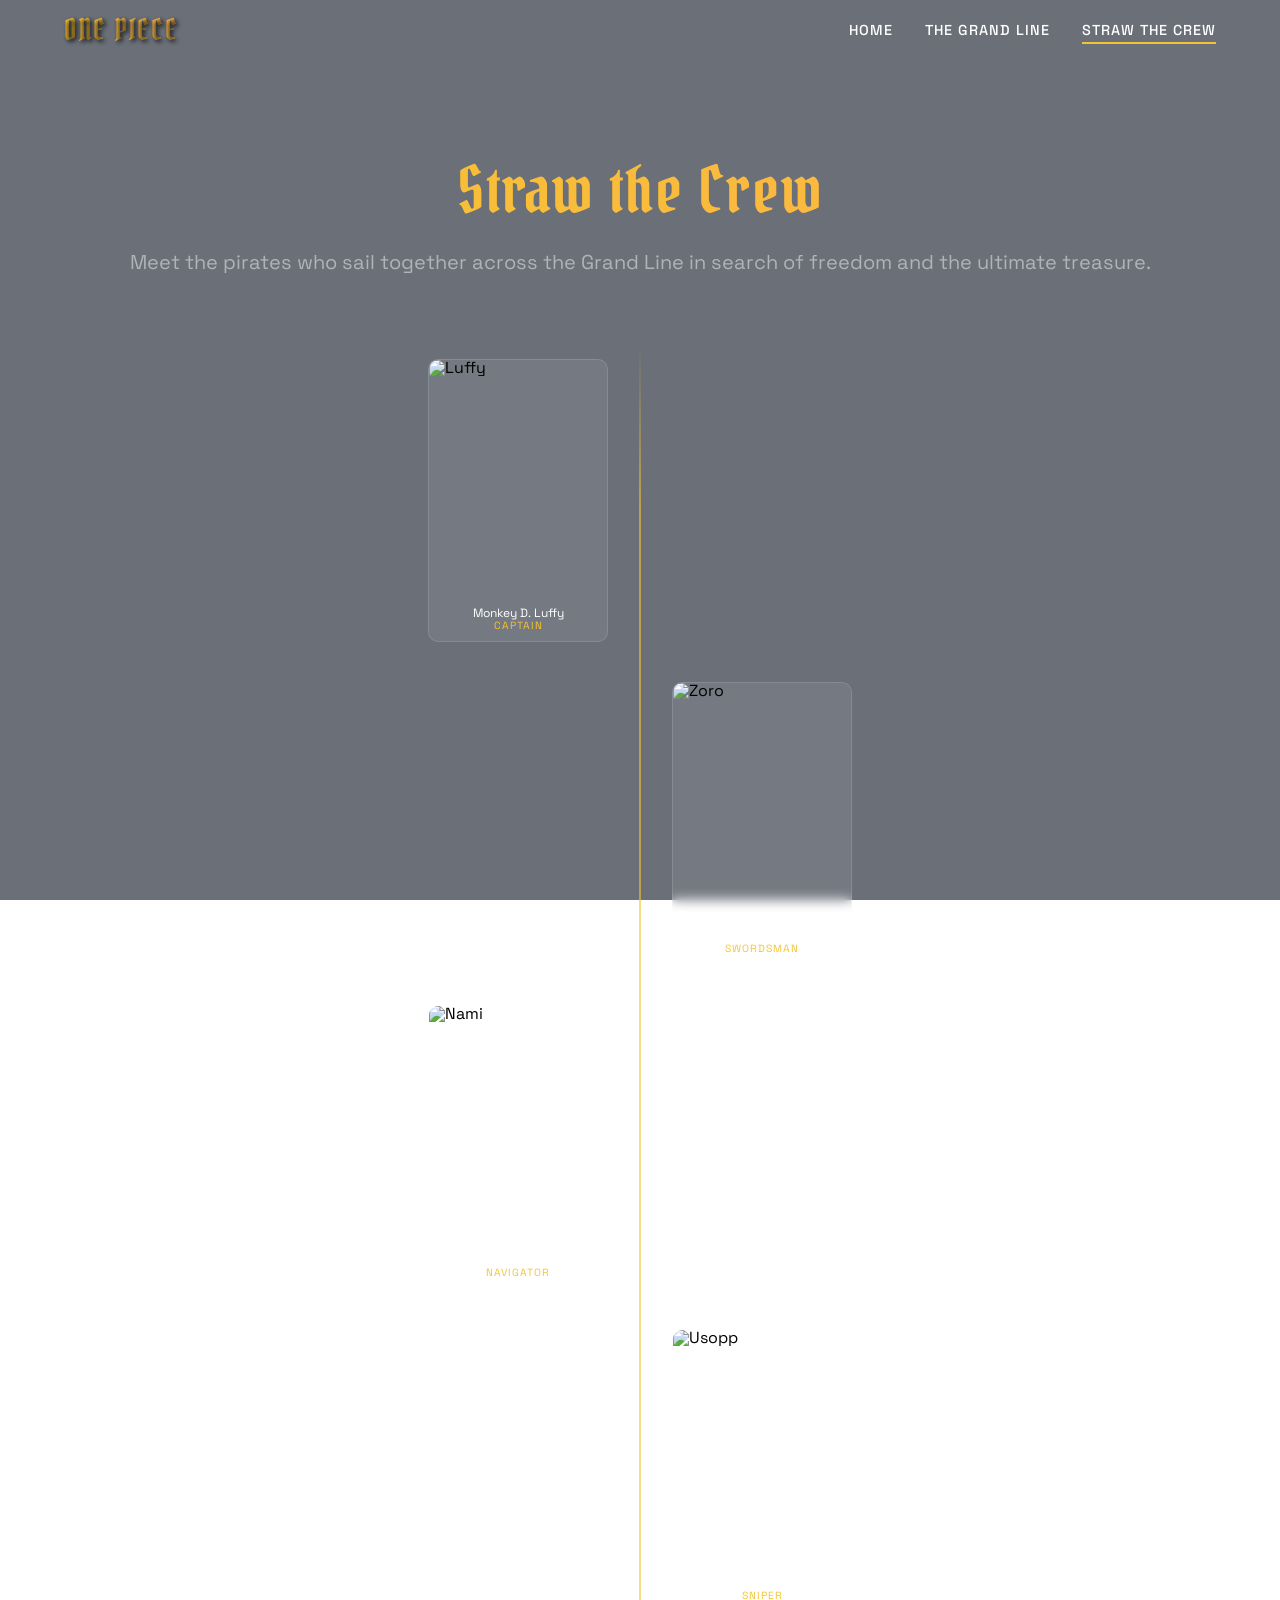
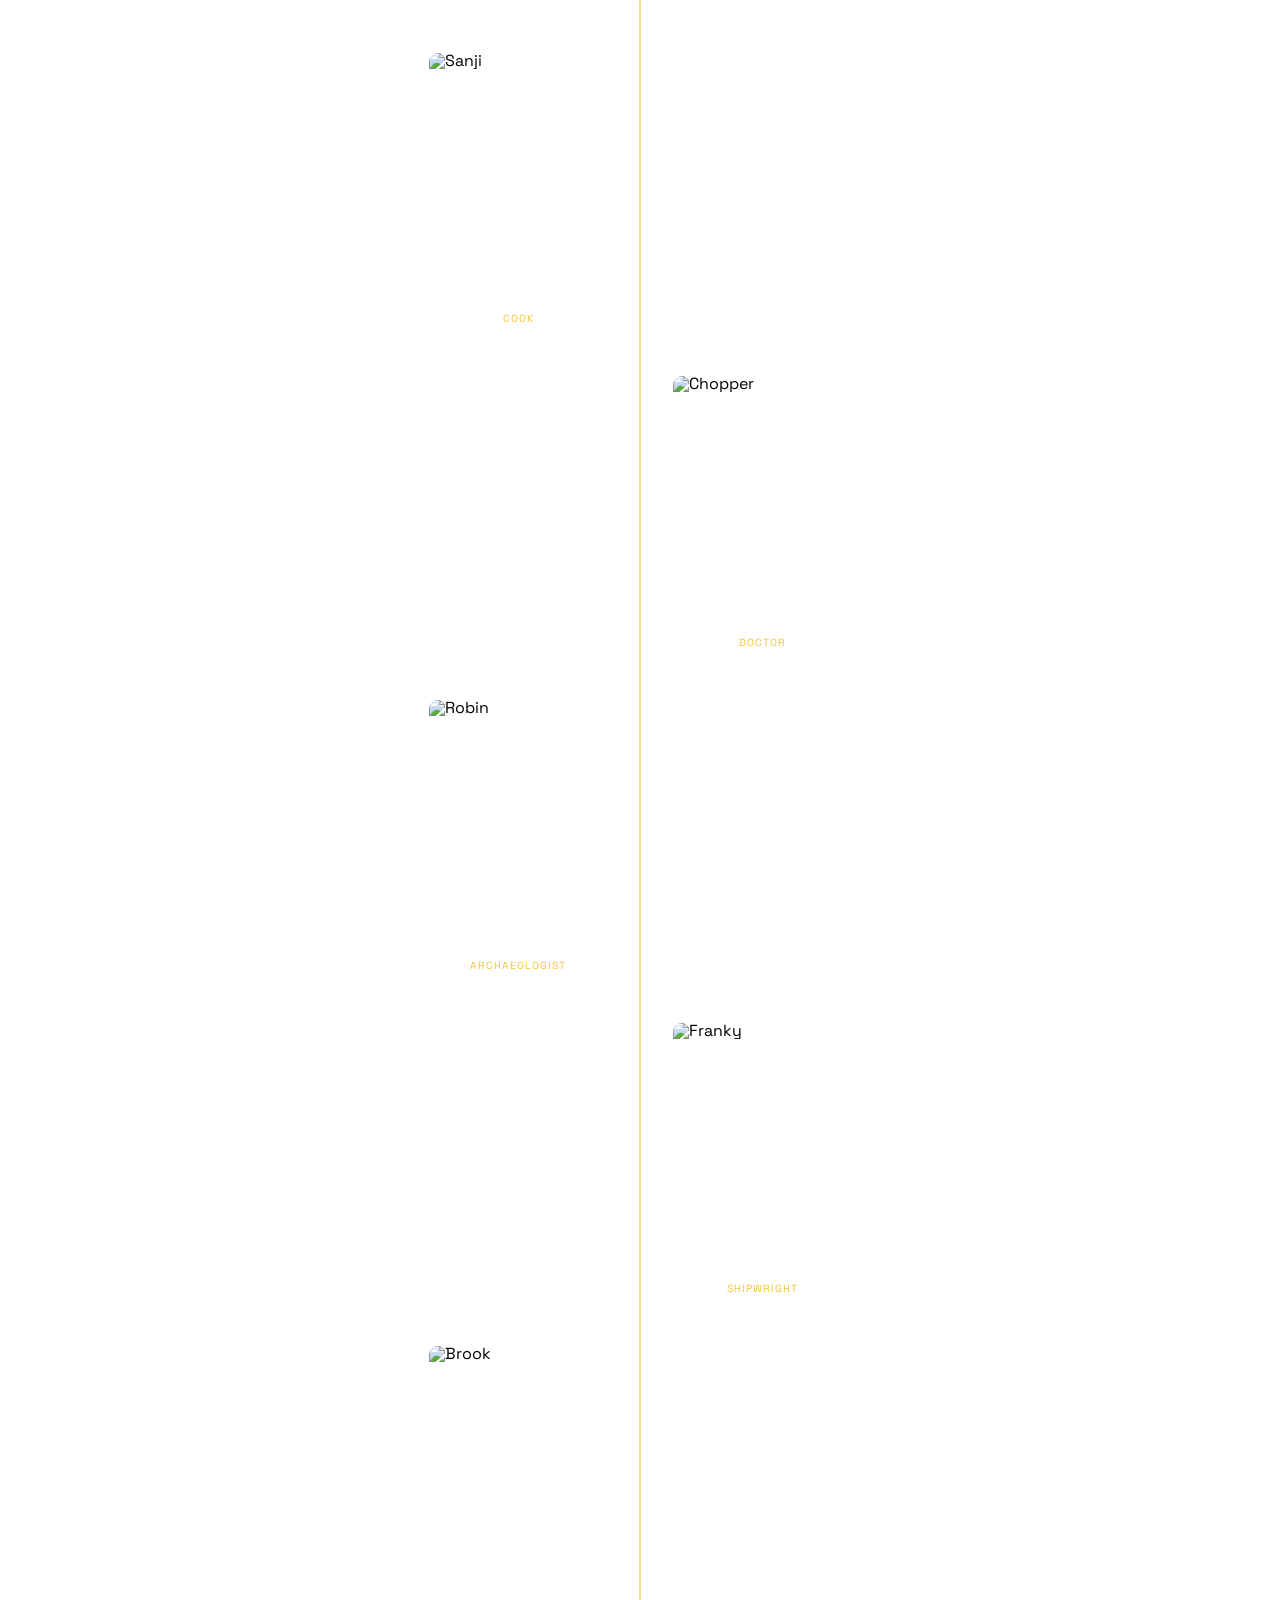
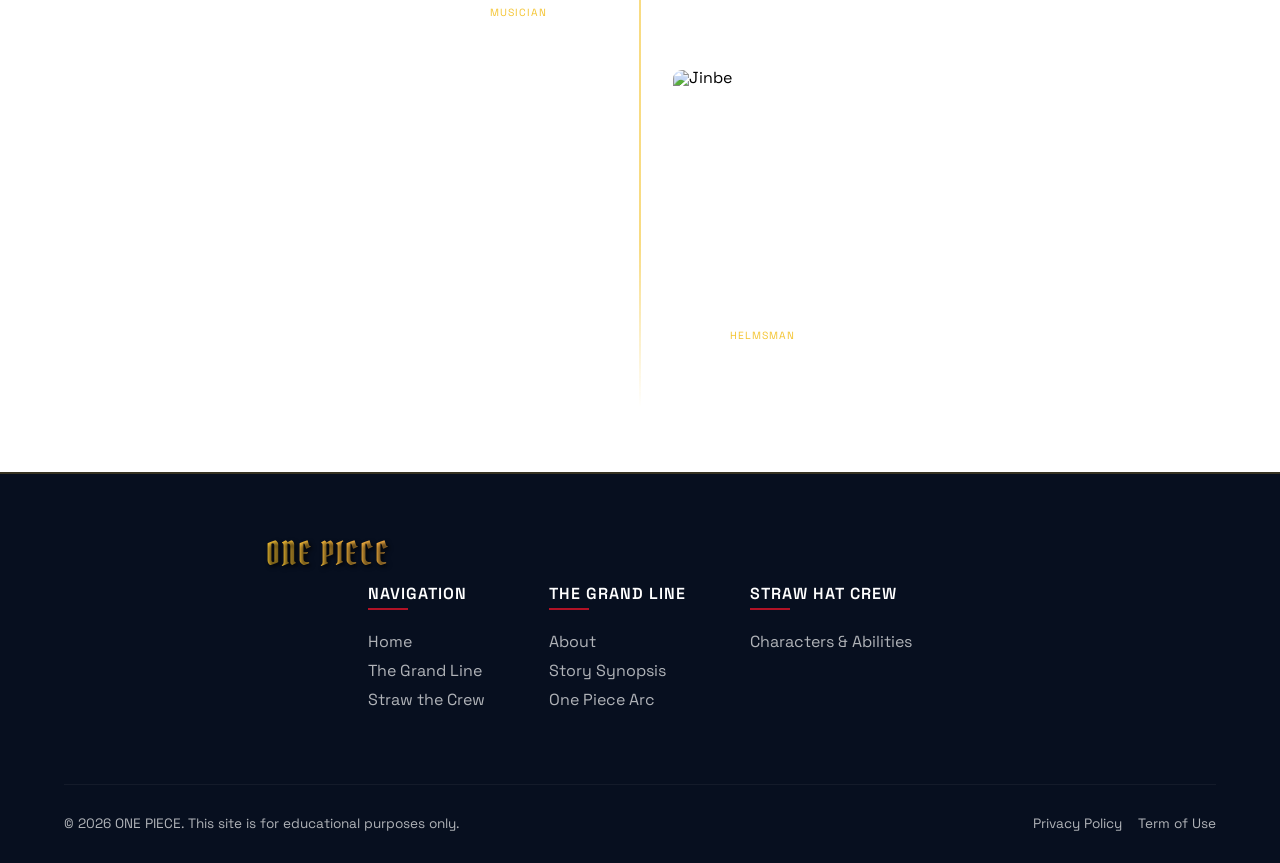
==== commit f280f338: "update Strew the Crew" ====
--- a/crew.html
+++ b/crew.html
@@ -1,5 +1,6 @@
 <!DOCTYPE html>
 <html lang="en">
+
 <head>
     <meta charset="UTF-8">
     <meta name="viewport" content="width=device-width, initial-scale=1.0">
@@ -7,6 +8,7 @@
     <link rel="stylesheet" href="https://cdnjs.cloudflare.com/ajax/libs/font-awesome/6.4.0/css/all.min.css">
     <link rel="stylesheet" href="scss/main.css">
 </head>
+
 <body>
 
     <div class="crew-bg-wrapper">
@@ -37,7 +39,8 @@
 
             <div class="crew-hero fade-in">
                 <h1 class="h1">Straw the Crew</h1>
-                <p class="lead">Meet the pirates who sail together across the Grand Line in search of freedom and the ultimate treasure.</p>
+                <p class="lead">Meet the pirates who sail together across the Grand Line in search of freedom and the
+                    ultimate treasure.</p>
             </div>
 
             <!-- Timeline -->
@@ -46,100 +49,140 @@
                 <div class="crew-timeline-item">
                     <div class="crew-card" data-crew="luffy">
                         <div class="crew-card-img">
-                            <img src="https://i.pinimg.com/736x/40/31/00/403100c729d0ef4551aeadfa57d9cbf7.jpg" alt="Luffy">
-                            <div class="crew-card-overlay"><span>View Profile</span></div>
-                        </div>
-                        <div class="crew-card-info"><h3>Monkey D. Luffy</h3><p>Captain</p></div>
+                            <img src="https://i.pinimg.com/736x/40/31/00/403100c729d0ef4551aeadfa57d9cbf7.jpg"
+                                alt="Luffy">
+                            <div class="crew-card-overlay"><span>View Profile</span></div>
+                        </div>
+                        <div class="crew-card-info">
+                            <h3>Monkey D. Luffy</h3>
+                            <p>Captain</p>
+                        </div>
                     </div>
                 </div>
 
                 <div class="crew-timeline-item">
                     <div class="crew-card" data-crew="zoro">
                         <div class="crew-card-img">
-                            <img src="https://images.unsplash.com/photo-1578632767115-351597cf2477?q=80&w=400&auto=format&fit=crop" alt="Zoro">
-                            <div class="crew-card-overlay"><span>View Profile</span></div>
-                        </div>
-                        <div class="crew-card-info"><h3>Roronoa Zoro</h3><p>Swordsman</p></div>
+                            <img src="https://images.unsplash.com/photo-1578632767115-351597cf2477?q=80&w=400&auto=format&fit=crop"
+                                alt="Zoro">
+                            <div class="crew-card-overlay"><span>View Profile</span></div>
+                        </div>
+                        <div class="crew-card-info">
+                            <h3>Roronoa Zoro</h3>
+                            <p>Swordsman</p>
+                        </div>
                     </div>
                 </div>
 
                 <div class="crew-timeline-item">
                     <div class="crew-card" data-crew="nami">
                         <div class="crew-card-img">
-                            <img src="https://images.unsplash.com/photo-1560961814-1e095a51fb3e?q=80&w=400&auto=format&fit=crop" alt="Nami">
-                            <div class="crew-card-overlay"><span>View Profile</span></div>
-                        </div>
-                        <div class="crew-card-info"><h3>Nami</h3><p>Navigator</p></div>
+                            <img src="https://images.unsplash.com/photo-1560961814-1e095a51fb3e?q=80&w=400&auto=format&fit=crop"
+                                alt="Nami">
+                            <div class="crew-card-overlay"><span>View Profile</span></div>
+                        </div>
+                        <div class="crew-card-info">
+                            <h3>Nami</h3>
+                            <p>Navigator</p>
+                        </div>
                     </div>
                 </div>
 
                 <div class="crew-timeline-item">
                     <div class="crew-card" data-crew="usopp">
                         <div class="crew-card-img">
-                            <img src="https://images.unsplash.com/photo-1542204165-65bf26472b9b?q=80&w=400&auto=format&fit=crop" alt="Usopp">
-                            <div class="crew-card-overlay"><span>View Profile</span></div>
-                        </div>
-                        <div class="crew-card-info"><h3>Usopp</h3><p>Sniper</p></div>
+                            <img src="https://images.unsplash.com/photo-1542204165-65bf26472b9b?q=80&w=400&auto=format&fit=crop"
+                                alt="Usopp">
+                            <div class="crew-card-overlay"><span>View Profile</span></div>
+                        </div>
+                        <div class="crew-card-info">
+                            <h3>Usopp</h3>
+                            <p>Sniper</p>
+                        </div>
                     </div>
                 </div>
 
                 <div class="crew-timeline-item">
                     <div class="crew-card" data-crew="sanji">
                         <div class="crew-card-img">
-                            <img src="https://images.unsplash.com/photo-1574169208507-84376144848b?q=80&w=400&auto=format&fit=crop" alt="Sanji">
-                            <div class="crew-card-overlay"><span>View Profile</span></div>
-                        </div>
-                        <div class="crew-card-info"><h3>Sanji</h3><p>Cook</p></div>
+                            <img src="https://images.unsplash.com/photo-1574169208507-84376144848b?q=80&w=400&auto=format&fit=crop"
+                                alt="Sanji">
+                            <div class="crew-card-overlay"><span>View Profile</span></div>
+                        </div>
+                        <div class="crew-card-info">
+                            <h3>Sanji</h3>
+                            <p>Cook</p>
+                        </div>
                     </div>
                 </div>
 
                 <div class="crew-timeline-item">
                     <div class="crew-card" data-crew="chopper">
                         <div class="crew-card-img">
-                            <img src="https://images.unsplash.com/photo-1596727147705-611529ea2884?q=80&w=400&auto=format&fit=crop" alt="Chopper">
-                            <div class="crew-card-overlay"><span>View Profile</span></div>
-                        </div>
-                        <div class="crew-card-info"><h3>Tony Tony Chopper</h3><p>Doctor</p></div>
+                            <img src="https://images.unsplash.com/photo-1596727147705-611529ea2884?q=80&w=400&auto=format&fit=crop"
+                                alt="Chopper">
+                            <div class="crew-card-overlay"><span>View Profile</span></div>
+                        </div>
+                        <div class="crew-card-info">
+                            <h3>Tony Tony Chopper</h3>
+                            <p>Doctor</p>
+                        </div>
                     </div>
                 </div>
 
                 <div class="crew-timeline-item">
                     <div class="crew-card" data-crew="robin">
                         <div class="crew-card-img">
-                            <img src="https://images.unsplash.com/photo-1518837695005-2083093ee35b?q=80&w=400&auto=format&fit=crop" alt="Robin">
-                            <div class="crew-card-overlay"><span>View Profile</span></div>
-                        </div>
-                        <div class="crew-card-info"><h3>Nico Robin</h3><p>Archaeologist</p></div>
+                            <img src="https://images.unsplash.com/photo-1518837695005-2083093ee35b?q=80&w=400&auto=format&fit=crop"
+                                alt="Robin">
+                            <div class="crew-card-overlay"><span>View Profile</span></div>
+                        </div>
+                        <div class="crew-card-info">
+                            <h3>Nico Robin</h3>
+                            <p>Archaeologist</p>
+                        </div>
                     </div>
                 </div>
 
                 <div class="crew-timeline-item">
                     <div class="crew-card" data-crew="franky">
                         <div class="crew-card-img">
-                            <img src="https://images.unsplash.com/photo-1607990283143-e81e7a2c9349?q=80&w=400&auto=format&fit=crop" alt="Franky">
-                            <div class="crew-card-overlay"><span>View Profile</span></div>
-                        </div>
-                        <div class="crew-card-info"><h3>Franky</h3><p>Shipwright</p></div>
+                            <img src="https://images.unsplash.com/photo-1607990283143-e81e7a2c9349?q=80&w=400&auto=format&fit=crop"
+                                alt="Franky">
+                            <div class="crew-card-overlay"><span>View Profile</span></div>
+                        </div>
+                        <div class="crew-card-info">
+                            <h3>Franky</h3>
+                            <p>Shipwright</p>
+                        </div>
                     </div>
                 </div>
 
                 <div class="crew-timeline-item">
                     <div class="crew-card" data-crew="brook">
                         <div class="crew-card-img">
-                            <img src="https://images.unsplash.com/photo-1542204165-65bf26472b9b?q=80&w=400&auto=format&fit=crop" alt="Brook">
-                            <div class="crew-card-overlay"><span>View Profile</span></div>
-                        </div>
-                        <div class="crew-card-info"><h3>Brook</h3><p>Musician</p></div>
+                            <img src="https://images.unsplash.com/photo-1542204165-65bf26472b9b?q=80&w=400&auto=format&fit=crop"
+                                alt="Brook">
+                            <div class="crew-card-overlay"><span>View Profile</span></div>
+                        </div>
+                        <div class="crew-card-info">
+                            <h3>Brook</h3>
+                            <p>Musician</p>
+                        </div>
                     </div>
                 </div>
 
                 <div class="crew-timeline-item">
                     <div class="crew-card" data-crew="jinbe">
                         <div class="crew-card-img">
-                            <img src="https://images.unsplash.com/photo-1596727147705-611529ea2884?q=80&w=400&auto=format&fit=crop" alt="Jinbe">
-                            <div class="crew-card-overlay"><span>View Profile</span></div>
-                        </div>
-                        <div class="crew-card-info"><h3>Jinbe</h3><p>Helmsman</p></div>
+                            <img src="https://images.unsplash.com/photo-1596727147705-611529ea2884?q=80&w=400&auto=format&fit=crop"
+                                alt="Jinbe">
+                            <div class="crew-card-overlay"><span>View Profile</span></div>
+                        </div>
+                        <div class="crew-card-info">
+                            <h3>Jinbe</h3>
+                            <p>Helmsman</p>
+                        </div>
                     </div>
                 </div>
 
@@ -153,16 +196,16 @@
                 <div class="crew-detail-layout">
                     <div class="crew-wanted">
                         <div class="wanted-frame">
-                            <p class="wanted-label">WANTED</p>
-                            <img id="crewImg" src="" alt="Character">
-                            <p class="wanted-dead">DEAD OR ALIVE</p>
-                            <p class="wanted-name" id="crewWantedName"></p>
+                            <img id="crewImg" src="" alt="Character" class="wanted-photo">
+                            <img src="img/wanted-frame.png" alt="" class="wanted-frame-img">
                         </div>
                     </div>
                     <div class="crew-detail-info">
                         <h2 id="crewName" class="crew-detail-name"></h2>
                         <p id="crewRole" class="crew-detail-role"></p>
-                        <div class="crew-detail-quote"><p id="crewQuote"></p></div>
+                        <div class="crew-detail-quote">
+                            <p id="crewQuote"></p>
+                        </div>
                         <div class="crew-detail-stats">
                             <div class="crew-stat">
                                 <span class="stat-label">Bounty</span>
@@ -188,7 +231,9 @@
     <footer class="footer">
         <div class="container footer-inner">
             <div class="footer-grid">
-                <div class="footer-brand"><h1 class="nav-logo-text">ONE PIECE</h1></div>
+                <div class="footer-brand">
+                    <h1 class="nav-logo-text">ONE PIECE</h1>
+                </div>
             </div>
             <div class="footer-nav-row">
                 <div class="footer-links-col">
@@ -216,56 +261,60 @@
             </div>
             <div class="footer-bottom">
                 <p>&copy; 2026 ONE PIECE. This site is for educational purposes only.</p>
-                <div class="condition"><p>Privacy Policy</p><p>Term of Use</p></div>
+                <div class="condition">
+                    <p>Privacy Policy</p>
+                    <p>Term of Use</p>
+                </div>
             </div>
         </div>
     </footer>
 
     <script src="js/main.js"></script>
     <script>
-    const crewData = {
-        luffy:   { name:"Monkey D. Luffy", role:"Captain", bounty:"฿ 3,000,000,000", fruit:"Hito Hito no Mi, Model: Nika", origin:"Foosha Village, East Blue", bio:"The founder and captain of the Straw Hat Pirates. His dream is to find the One Piece and become King of the Pirates.", quote:'"I\'m going to be King of the Pirates!"', img:"https://i.pinimg.com/736x/40/31/00/403100c729d0ef4551aeadfa57d9cbf7.jpg" },
-        zoro:    { name:"Roronoa Zoro", role:"Swordsman", bounty:"฿ 1,111,000,000", fruit:"None", origin:"Shimotsuki Village, East Blue", bio:"A master swordsman who aims to become the world's greatest. He uses the three-sword style — Santoryu.", quote:'"Nothing happened."', img:"https://images.unsplash.com/photo-1578632767115-351597cf2477?q=80&w=400" },
-        nami:    { name:"Nami", role:"Navigator", bounty:"฿ 366,000,000", fruit:"None", origin:"Cocoyasi Village, East Blue", bio:"The navigator of the Straw Hats. She can read weather patterns perfectly and wields the Clima-Tact.", quote:'"Steal from pirates and give to me."', img:"https://images.unsplash.com/photo-1560961814-1e095a51fb3e?q=80&w=400" },
-        usopp:   { name:"Usopp", role:"Sniper", bounty:"฿ 500,000,000", fruit:"None", origin:"Syrup Village, East Blue", bio:"The sharpshooter of the crew. A gifted inventor and storyteller who strives to be a brave warrior of the sea.", quote:'"I am the great warrior, Sogeking!"', img:"https://images.unsplash.com/photo-1542204165-65bf26472b9b?q=80&w=400" },
-        sanji:   { name:"Sanji", role:"Cook", bounty:"฿ 1,032,000,000", fruit:"None", origin:"Baratie, East Blue", bio:"The cook of the Straw Hats. He only fights with his legs and dreams of finding the All Blue.", quote:'"I\'ll never use my hands in a fight."', img:"https://images.unsplash.com/photo-1574169208507-84376144848b?q=80&w=400" },
-        chopper: { name:"Tony Tony Chopper", role:"Doctor", bounty:"฿ 1,000", fruit:"Hito Hito no Mi", origin:"Drum Island, Grand Line", bio:"A reindeer who ate the Human-Human Fruit. He dreams of becoming a doctor who can cure any disease.", quote:'"I\'m not a tanuki!"', img:"https://images.unsplash.com/photo-1596727147705-611529ea2884?q=80&w=400" },
-        robin:   { name:"Nico Robin", role:"Archaeologist", bounty:"฿ 930,000,000", fruit:"Hana Hana no Mi", origin:"Ohara, West Blue", bio:"The archaeologist of the Straw Hats. She seeks the truth of the Void Century and the meaning of the Poneglyphs.", quote:'"I want to live!"', img:"https://images.unsplash.com/photo-1518837695005-2083093ee35b?q=80&w=400" },
-        franky:  { name:"Franky", role:"Shipwright", bounty:"฿ 394,000,000", fruit:"None", origin:"South Blue", bio:"The cyborg shipwright who built the Thousand Sunny. His dream is to build a ship that sails to the end of the world.", quote:'"SUPER!"', img:"https://images.unsplash.com/photo-1607990283143-e81e7a2c9349?q=80&w=400" },
-        brook:   { name:"Brook", role:"Musician", bounty:"฿ 383,000,000", fruit:"Yomi Yomi no Mi", origin:"West Blue", bio:"A living skeleton musician who returned to life thanks to his Devil Fruit. He dreams of reuniting with Laboon.", quote:'"Yohohoho!"', img:"https://images.unsplash.com/photo-1542204165-65bf26472b9b?q=80&w=400" },
-        jinbe:   { name:"Jinbe", role:"Helmsman", bounty:"฿ 1,100,000,000", fruit:"None", origin:"Fishman Island", bio:"A fish-man martial arts master and former Warlord of the Sea. He is a master of Fishman Karate.", quote:'"A man\'s worth is not determined by his birth, but by his actions."', img:"https://images.unsplash.com/photo-1596727147705-611529ea2884?q=80&w=400" },
-    };
-
-    const overlay     = document.getElementById('crewDetailOverlay');
-    const cards       = document.querySelectorAll('.crew-card');
-    const closeBtn    = document.getElementById('crewClose');
-    const closeBtnBot = document.getElementById('crewCloseBtn');
-
-    cards.forEach(card => {
-        card.addEventListener('click', () => {
-            const d = crewData[card.dataset.crew];
-            if (!d) return;
-            document.getElementById('crewImg').src             = d.img;
-            document.getElementById('crewWantedName').textContent = d.name;
-            document.getElementById('crewName').textContent    = d.name;
-            document.getElementById('crewRole').textContent    = d.role;
-            document.getElementById('crewQuote').textContent   = d.quote;
-            document.getElementById('crewBounty').textContent  = d.bounty;
-            document.getElementById('crewFruit').textContent   = d.fruit;
-            document.getElementById('crewOrigin').textContent  = d.origin;
-            document.getElementById('crewBio').textContent     = d.bio;
-            overlay.classList.add('active');
-            document.body.style.overflow = 'hidden';
+        const crewData = {
+            luffy: { name: "Monkey D. Luffy", role: "Captain", bounty: "฿ 3,000,000,000", fruit: "Hito Hito no Mi, Model: Nika", origin: "Foosha Village, East Blue", bio: "The founder and captain of the Straw Hat Pirates. His dream is to find the One Piece and become King of the Pirates.", quote: '"I\'m going to be King of the Pirates!"', img: "https://i.pinimg.com/736x/40/31/00/403100c729d0ef4551aeadfa57d9cbf7.jpg" },
+            zoro: { name: "Roronoa Zoro", role: "Swordsman", bounty: "฿ 1,111,000,000", fruit: "None", origin: "Shimotsuki Village, East Blue", bio: "A master swordsman who aims to become the world's greatest. He uses the three-sword style — Santoryu.", quote: '"Nothing happened."', img: "https://images.unsplash.com/photo-1578632767115-351597cf2477?q=80&w=400" },
+            nami: { name: "Nami", role: "Navigator", bounty: "฿ 366,000,000", fruit: "None", origin: "Cocoyasi Village, East Blue", bio: "The navigator of the Straw Hats. She can read weather patterns perfectly and wields the Clima-Tact.", quote: '"Steal from pirates and give to me."', img: "https://images.unsplash.com/photo-1560961814-1e095a51fb3e?q=80&w=400" },
+            usopp: { name: "Usopp", role: "Sniper", bounty: "฿ 500,000,000", fruit: "None", origin: "Syrup Village, East Blue", bio: "The sharpshooter of the crew. A gifted inventor and storyteller who strives to be a brave warrior of the sea.", quote: '"I am the great warrior, Sogeking!"', img: "https://images.unsplash.com/photo-1542204165-65bf26472b9b?q=80&w=400" },
+            sanji: { name: "Sanji", role: "Cook", bounty: "฿ 1,032,000,000", fruit: "None", origin: "Baratie, East Blue", bio: "The cook of the Straw Hats. He only fights with his legs and dreams of finding the All Blue.", quote: '"I\'ll never use my hands in a fight."', img: "https://images.unsplash.com/photo-1574169208507-84376144848b?q=80&w=400" },
+            chopper: { name: "Tony Tony Chopper", role: "Doctor", bounty: "฿ 1,000", fruit: "Hito Hito no Mi", origin: "Drum Island, Grand Line", bio: "A reindeer who ate the Human-Human Fruit. He dreams of becoming a doctor who can cure any disease.", quote: '"I\'m not a tanuki!"', img: "https://images.unsplash.com/photo-1596727147705-611529ea2884?q=80&w=400" },
+            robin: { name: "Nico Robin", role: "Archaeologist", bounty: "฿ 930,000,000", fruit: "Hana Hana no Mi", origin: "Ohara, West Blue", bio: "The archaeologist of the Straw Hats. She seeks the truth of the Void Century and the meaning of the Poneglyphs.", quote: '"I want to live!"', img: "https://images.unsplash.com/photo-1518837695005-2083093ee35b?q=80&w=400" },
+            franky: { name: "Franky", role: "Shipwright", bounty: "฿ 394,000,000", fruit: "None", origin: "South Blue", bio: "The cyborg shipwright who built the Thousand Sunny. His dream is to build a ship that sails to the end of the world.", quote: '"SUPER!"', img: "https://images.unsplash.com/photo-1607990283143-e81e7a2c9349?q=80&w=400" },
+            brook: { name: "Brook", role: "Musician", bounty: "฿ 383,000,000", fruit: "Yomi Yomi no Mi", origin: "West Blue", bio: "A living skeleton musician who returned to life thanks to his Devil Fruit. He dreams of reuniting with Laboon.", quote: '"Yohohoho!"', img: "https://images.unsplash.com/photo-1542204165-65bf26472b9b?q=80&w=400" },
+            jinbe: { name: "Jinbe", role: "Helmsman", bounty: "฿ 1,100,000,000", fruit: "None", origin: "Fishman Island", bio: "A fish-man martial arts master and former Warlord of the Sea. He is a master of Fishman Karate.", quote: '"A man\'s worth is not determined by his birth, but by his actions."', img: "https://images.unsplash.com/photo-1596727147705-611529ea2884?q=80&w=400" },
+        };
+
+        const overlay = document.getElementById('crewDetailOverlay');
+        const cards = document.querySelectorAll('.crew-card');
+        const closeBtn = document.getElementById('crewClose');
+        const closeBtnBot = document.getElementById('crewCloseBtn');
+
+        cards.forEach(card => {
+            card.addEventListener('click', () => {
+                const d = crewData[card.dataset.crew];
+                if (!d) return;
+                document.getElementById('crewImg').src = d.img;
+                document.getElementById('crewWantedName').textContent = d.name;
+                document.getElementById('crewName').textContent = d.name;
+                document.getElementById('crewRole').textContent = d.role;
+                document.getElementById('crewQuote').textContent = d.quote;
+                document.getElementById('crewBounty').textContent = d.bounty;
+                document.getElementById('crewFruit').textContent = d.fruit;
+                document.getElementById('crewOrigin').textContent = d.origin;
+                document.getElementById('crewBio').textContent = d.bio;
+                overlay.classList.add('active');
+                document.body.style.overflow = 'hidden';
+            });
         });
-    });
-
-    function closePanel() {
-        overlay.classList.remove('active');
-        document.body.style.overflow = '';
-    }
-    closeBtn.addEventListener('click', closePanel);
-    closeBtnBot.addEventListener('click', closePanel);
-    overlay.addEventListener('click', e => { if (e.target === overlay) closePanel(); });
+
+        function closePanel() {
+            overlay.classList.remove('active');
+            document.body.style.overflow = '';
+        }
+        closeBtn.addEventListener('click', closePanel);
+        closeBtnBot.addEventListener('click', closePanel);
+        overlay.addEventListener('click', e => { if (e.target === overlay) closePanel(); });
     </script>
 </body>
+
 </html>
--- a/scss/main.css
+++ b/scss/main.css
@@ -686,18 +686,6 @@
   text-align: left;
   line-height: 150%;
 }
-@media (min-width: 768px) {
-  .character-row {
-    text-align: left;
-  }
-  .character-row .about-image {
-    justify-content: flex-start;
-  }
-  .character-row .about-image img {
-    width: 100%;
-    max-width: 400px;
-  }
-}
 
 .news-header-row {
   display: flex;
@@ -733,11 +721,6 @@
   display: grid;
   grid-template-columns: 1fr;
   gap: 1.5rem;
-}
-@media (min-width: 768px) {
-  .news-grid {
-    grid-template-columns: repeat(3, 1fr);
-  }
 }
 
 .news-card {
@@ -778,25 +761,6 @@
   margin-bottom: 0;
   line-height: 150%;
 }
-@media (min-width: 768px) {
-  .news-card img {
-    height: 200px;
-  }
-  .news-card .news-card-body {
-    padding: 1.5rem;
-  }
-  .news-card .news-tag {
-    font-size: 16px;
-    margin-bottom: 0.5rem;
-  }
-  .news-card h4 {
-    font-size: 20px;
-    margin-bottom: 1rem;
-  }
-  .news-card p {
-    font-size: 18px;
-  }
-}
 
 .gallery-section h2 {
   font-family: "Pirata One", cursive;
@@ -842,8 +806,9 @@
   border: 2px solid #B11226;
   cursor: pointer;
   border-radius: 50%;
-  width: 50px;
-  height: 50px;
+  width: 32px;
+  height: 32px;
+  font-size: 0.75rem;
   display: flex;
   align-items: center;
   justify-content: center;
@@ -861,9 +826,76 @@
   right: 0;
 }
 
-.grandline-main {
-  padding-top: 120px;
-  min-height: 100vh;
+@media (min-width: 768px) {
+  .character-row {
+    text-align: left;
+  }
+  .character-row .about-image {
+    justify-content: flex-start;
+  }
+  .character-row .about-image img {
+    width: 100%;
+    max-width: 400px;
+  }
+  .news-grid {
+    grid-template-columns: repeat(3, 1fr);
+  }
+  .news-card {
+    width: 100%;
+    margin-left: 0;
+    margin-right: 0;
+  }
+  .news-card .news-card-body {
+    padding: 1.5rem;
+  }
+  .news-card .news-tag {
+    font-size: 16px;
+    margin-bottom: 0.5rem;
+  }
+  .news-card h4 {
+    font-size: 20px;
+    margin-bottom: 1rem;
+  }
+  .news-card p {
+    font-size: 18px;
+  }
+  .gallery-btn {
+    width: 50px;
+    height: 50px;
+    font-size: 1rem;
+  }
+}
+.fixed-bg-video {
+  position: fixed;
+  top: 0;
+  left: 0;
+  width: 100vw;
+  height: 100vh;
+  z-index: -2;
+  overflow: hidden;
+}
+.fixed-bg-video .fixed-bg-vid {
+  position: absolute;
+  top: 50%;
+  left: 50%;
+  width: 100%;
+  height: 100vh;
+  -o-object-fit: cover;
+     object-fit: cover;
+  transform: translate(-50%, -50%);
+  filter: brightness(0.5);
+}
+.fixed-bg-video .fixed-bg-overlay {
+  position: absolute;
+  inset: 0;
+  background: rgba(7, 15, 31, 0.45);
+}
+
+.grandline-bg {
+  background-image: url("https://upload.wikimedia.org/wikipedia/commons/thumb/8/8e/One_Piece_Map.png/1280px-One_Piece_Map.png");
+  background-size: cover;
+  background-position: center;
+  filter: saturate(0.6) brightness(0.5);
 }
 
 .grandline-overlay {
@@ -872,36 +904,32 @@
   left: 0;
   width: 100%;
   height: 100%;
-  backdrop-filter: blur(8px);
-  background-color: rgba(7, 15, 31, 0.6);
+  backdrop-filter: blur(4px);
+  background-color: rgba(7, 15, 31, 0.55);
   z-index: -1;
 }
 
+.grandline-main {
+  padding-top: 120px;
+  padding-bottom: 4rem;
+  min-height: 100vh;
+}
+
 .grandline-hero {
-  margin-bottom: 2rem;
+  margin-bottom: 3rem;
 }
 .grandline-hero h1 {
-  text-shadow: 2px 2px 4px rgba(0, 0, 0, 0.8);
+  text-shadow: 2px 2px 8px rgba(0, 0, 0, 0.8);
 }
 .grandline-hero p.lead {
-  color: #fff;
-  max-width: 600px;
-  text-shadow: 1px 1px 2px rgba(0, 0, 0, 0.8);
-}
-
-.crew-main {
-  padding-top: 100px;
+  color: rgba(255, 255, 255, 0.85);
+  max-width: 500px;
 }
 
 .gallery-grid {
   display: grid;
   grid-template-columns: repeat(2, 1fr);
   gap: 1rem;
-}
-@media (min-width: 768px) {
-  .gallery-grid {
-    grid-template-columns: repeat(3, 1fr);
-  }
 }
 .gallery-grid .gallery-item {
   overflow: hidden;
@@ -932,21 +960,11 @@
   border-radius: 12px;
   overflow: hidden;
 }
-@media (min-width: 768px) {
-  .news-item {
-    grid-template-columns: 300px 1fr;
-  }
-}
 .news-item .news-image img {
   width: 100%;
   height: 200px;
   -o-object-fit: cover;
      object-fit: cover;
-}
-@media (min-width: 768px) {
-  .news-item .news-image img {
-    height: 100%;
-  }
 }
 .news-item .news-content {
   padding: 1.5rem;
@@ -969,140 +987,10 @@
   font-size: 0.9rem;
 }
 
-.shop-grid {
-  display: grid;
-  grid-template-columns: repeat(2, 1fr);
-  gap: 1.5rem;
-}
-@media (min-width: 768px) {
-  .shop-grid {
-    grid-template-columns: repeat(4, 1fr);
-  }
-}
-
-.shop-item {
-  background: rgba(31, 60, 136, 0.3);
-  border-radius: 12px;
-  overflow: hidden;
-  text-align: center;
-  padding-bottom: 1.5rem;
-  border: 1px solid rgba(255, 255, 255, 0.08);
-  transition: transform 0.3s ease;
-}
-.shop-item:hover {
-  transform: translateY(-5px);
-}
-.shop-item .item-image img {
-  width: 100%;
-  height: 200px;
-  -o-object-fit: cover;
-     object-fit: cover;
-}
-.shop-item h4 {
-  padding: 1rem 1rem 0.25rem;
-  color: #ffffff;
-  font-size: 1rem;
-}
-.shop-item .price {
-  display: block;
-  color: #F4C430;
-  font-weight: bold;
-  font-size: 1.1rem;
-  margin-bottom: 1rem;
-}
-
-.contact-container {
-  max-width: 600px;
-  margin: 0 auto;
-}
-.contact-container form {
-  display: flex;
-  flex-direction: column;
-  gap: 1.5rem;
-}
-.contact-container .form-group {
-  display: flex;
-  flex-direction: column;
-  gap: 0.5rem;
-}
-.contact-container .form-group label {
-  font-size: 0.9rem;
-  color: #EAE2B7;
-  font-weight: 500;
-}
-.contact-container .form-group input,
-.contact-container .form-group textarea {
-  background: rgba(255, 255, 255, 0.05);
-  border: 1px solid rgba(255, 255, 255, 0.15);
-  border-radius: 6px;
-  padding: 0.8rem 1rem;
-  color: #ffffff;
-  font-family: "Space Grotesk", sans-serif;
-  font-size: 1rem;
-  transition: border-color 0.3s ease;
-}
-.contact-container .form-group input::-moz-placeholder, .contact-container .form-group textarea::-moz-placeholder {
-  color: #B0B3B8;
-}
-.contact-container .form-group input::placeholder,
-.contact-container .form-group textarea::placeholder {
-  color: #B0B3B8;
-}
-.contact-container .form-group input:focus,
-.contact-container .form-group textarea:focus {
-  outline: none;
-  border-color: #F4C430;
-}
-.contact-container .form-group textarea {
-  resize: vertical;
-}
-
-.grandline-bg {
-  background-image: url("https://upload.wikimedia.org/wikipedia/commons/thumb/8/8e/One_Piece_Map.png/1280px-One_Piece_Map.png");
-  background-size: cover;
-  background-position: center;
-  filter: saturate(0.6) brightness(0.5);
-}
-
-.grandline-overlay {
-  position: fixed;
-  top: 0;
-  left: 0;
-  width: 100%;
-  height: 100%;
-  backdrop-filter: blur(4px);
-  background-color: rgba(7, 15, 31, 0.55);
-  z-index: -1;
-}
-
-.grandline-main {
-  padding-top: 120px;
-  padding-bottom: 4rem;
-  min-height: 100vh;
-}
-
-.grandline-hero {
-  margin-bottom: 3rem;
-}
-.grandline-hero h1 {
-  text-shadow: 2px 2px 8px rgba(0, 0, 0, 0.8);
-}
-.grandline-hero p.lead {
-  color: rgba(255, 255, 255, 0.85);
-  max-width: 500px;
-}
-
 .grandline-layout {
   display: flex;
   flex-direction: column;
   gap: 2rem;
-}
-@media (min-width: 768px) {
-  .grandline-layout {
-    flex-direction: row;
-    align-items: flex-start;
-    gap: 2.5rem;
-  }
 }
 
 .char-grid {
@@ -1110,12 +998,6 @@
   grid-template-columns: repeat(2, 1fr);
   gap: 1rem;
   flex-shrink: 0;
-}
-@media (min-width: 768px) {
-  .char-grid {
-    grid-template-columns: repeat(3, 1fr);
-    width: 480px;
-  }
 }
 
 .char-card {
@@ -1145,11 +1027,6 @@
   -o-object-fit: cover;
      object-fit: cover;
   transition: transform 0.4s ease;
-}
-@media (min-width: 768px) {
-  .char-card .char-card-img img {
-    height: 180px;
-  }
 }
 .char-card .char-card-img .char-card-overlay {
   position: absolute;
@@ -1221,6 +1098,7 @@
   border-radius: 50%;
   background: rgba(255, 255, 255, 0.1);
   color: #fff;
+  border: none;
   display: flex;
   align-items: center;
   justify-content: center;
@@ -1236,12 +1114,6 @@
   display: flex;
   flex-direction: column;
   gap: 1.5rem;
-}
-@media (min-width: 768px) {
-  .detail-layout {
-    flex-direction: row;
-    gap: 2rem;
-  }
 }
 
 .detail-poster {
@@ -1354,32 +1226,137 @@
   margin: 0;
 }
 
-.fixed-bg-video {
-  position: fixed;
-  top: 0;
-  left: 0;
-  width: 100vw;
-  height: 100vh;
-  z-index: -2;
+.arc-header {
+  display: flex;
+  align-items: center;
+  justify-content: space-between;
+  margin-bottom: 1rem;
+}
+.arc-header h2 {
+  margin: 0;
+}
+
+.arc-row-container {
+  overflow-x: auto;
+  padding-bottom: 0.5rem;
+}
+.arc-row-container::-webkit-scrollbar {
+  display: none;
+}
+.arc-row-container {
+  scrollbar-width: none;
+}
+
+.arc-row {
+  display: flex;
+  flex-direction: row;
+  gap: 1.5rem;
+  width: -moz-max-content;
+  width: max-content;
+}
+
+.arc-card {
+  border-radius: 8px;
   overflow: hidden;
-}
-.fixed-bg-video .fixed-bg-vid {
-  position: absolute;
-  top: 50%;
-  left: 50%;
-  width: 100%;
-  height: 100vh;
+  background: rgba(255, 255, 255, 0.05);
+  width: 260px;
+  flex-shrink: 0;
+}
+.arc-card img {
+  width: 100%;
+  height: 180px;
   -o-object-fit: cover;
      object-fit: cover;
-  transform: translate(-50%, -50%);
-  filter: brightness(0.5);
-}
-.fixed-bg-video .fixed-bg-overlay {
-  position: absolute;
-  inset: 0;
-  background: rgba(7, 15, 31, 0.45);
-}
-
+  display: block;
+  transition: transform 0.3s ease;
+}
+.arc-card:hover img {
+  transform: scale(1.05);
+}
+
+.arc-nav-btns {
+  display: flex;
+  justify-content: flex-end;
+  gap: 0.5rem;
+  margin-top: 1rem;
+}
+
+.arc-nav-btn {
+  width: 36px;
+  height: 36px;
+  border-radius: 50%;
+  border: 2px solid #B11226;
+  background: rgba(0, 0, 0, 0.7);
+  color: #ffffff;
+  font-size: 1.4rem;
+  cursor: pointer;
+  display: flex;
+  align-items: center;
+  justify-content: center;
+  transition: all 0.2s ease;
+  line-height: 1;
+}
+.arc-nav-btn:hover {
+  background-color: #F4C430;
+  border-color: #F4C430;
+}
+
+.grandline-synopsis-section {
+  background: rgba(11, 30, 61, 0.95);
+}
+.grandline-synopsis-section .synopsis-layout {
+  display: grid;
+  grid-template-columns: 1fr;
+  gap: 2rem;
+  margin-top: 2rem;
+}
+.grandline-synopsis-section .synopsis-img img {
+  width: 100%;
+  border-radius: 8px;
+  -o-object-fit: cover;
+     object-fit: cover;
+}
+.grandline-synopsis-section .synopsis-text p {
+  font-size: 1rem;
+  line-height: 1.8;
+  color: #B0B3B8;
+}
+
+@media (min-width: 768px) {
+  .gallery-grid {
+    grid-template-columns: repeat(3, 1fr);
+  }
+  .news-item {
+    grid-template-columns: 300px 1fr;
+  }
+  .news-item .news-image img {
+    height: 100%;
+  }
+  .grandline-layout {
+    flex-direction: row;
+    align-items: flex-start;
+    gap: 2.5rem;
+  }
+  .char-grid {
+    grid-template-columns: repeat(3, 1fr);
+    width: 480px;
+  }
+  .char-card .char-card-img img {
+    height: 180px;
+  }
+  .detail-layout {
+    flex-direction: row;
+    gap: 2rem;
+  }
+  .arc-nav-btn {
+    width: 50px;
+    height: 50px;
+  }
+  .grandline-synopsis-section .synopsis-layout {
+    grid-template-columns: 1fr 1fr;
+    align-items: center;
+  }
+}
 .crew-bg-wrapper {
   position: fixed;
   inset: 0;
@@ -1435,43 +1412,18 @@
 .crew-timeline-item {
   display: flex;
   justify-content: flex-end;
-  padding-right: calc(50% + 2rem);
+  padding-right: calc(50% + 1rem);
   margin-bottom: 2.5rem;
   position: relative;
-}
-.crew-timeline-item::after {
-  content: "";
-  position: absolute;
-  top: 50%;
-  right: calc(50% - 6px);
-  transform: translateY(-50%);
-  width: 12px;
-  height: 12px;
-  border-radius: 50%;
-  background: #F4C430;
-  border: 2px solid rgba(7, 15, 31, 0.9);
-  z-index: 1;
 }
 .crew-timeline-item:nth-child(even) {
   justify-content: flex-start;
   padding-right: 0;
-  padding-left: calc(50% + 2rem);
-}
-@media (max-width: 640px) {
-  .crew-timeline-item {
-    padding-right: calc(50% + 1rem);
-  }
-  .crew-timeline-item::after {
-    right: calc(50% - 6px);
-  }
-  .crew-timeline-item:nth-child(even) {
-    padding-right: 0;
-    padding-left: calc(50% + 1rem);
-  }
+  padding-left: calc(50% + 1rem);
 }
 
 .crew-card {
-  width: 180px;
+  width: 140px;
   background: rgba(255, 255, 255, 0.08);
   border: 1px solid rgba(255, 255, 255, 0.12);
   border-radius: 10px;
@@ -1480,11 +1432,6 @@
   transition: transform 0.3s ease, border-color 0.3s ease;
   backdrop-filter: blur(6px);
 }
-@media (min-width: 768px) {
-  .crew-card {
-    width: 200px;
-  }
-}
 .crew-card:hover {
   transform: translateY(-4px);
   border-color: #F4C430;
@@ -1529,12 +1476,12 @@
   text-align: center;
 }
 .crew-card .crew-card-info h3 {
-  font-size: 0.82rem;
+  font-size: 0.75rem;
   color: #ffffff;
   margin: 0 0 0.15rem;
 }
 .crew-card .crew-card-info p {
-  font-size: 0.7rem;
+  font-size: 0.65rem;
   color: #F4C430;
   margin: 0;
   text-transform: uppercase;
@@ -1597,11 +1544,6 @@
   grid-template-columns: 1fr;
   gap: 1.5rem;
 }
-@media (min-width: 576px) {
-  .crew-detail-layout {
-    grid-template-columns: 200px 1fr;
-  }
-}
 
 .crew-wanted {
   display: flex;
@@ -1708,6 +1650,22 @@
   width: 100%;
 }
 
+@media (min-width: 576px) {
+  .crew-detail-layout {
+    grid-template-columns: 200px 1fr;
+  }
+}
+@media (min-width: 768px) {
+  .crew-timeline-item {
+    padding-right: calc(50% + 2rem);
+  }
+  .crew-timeline-item:nth-child(even) {
+    padding-left: calc(50% + 2rem);
+  }
+  .crew-card {
+    width: 180px;
+  }
+}
 .fade-in {
   opacity: 0;
   transform: translateY(30px);
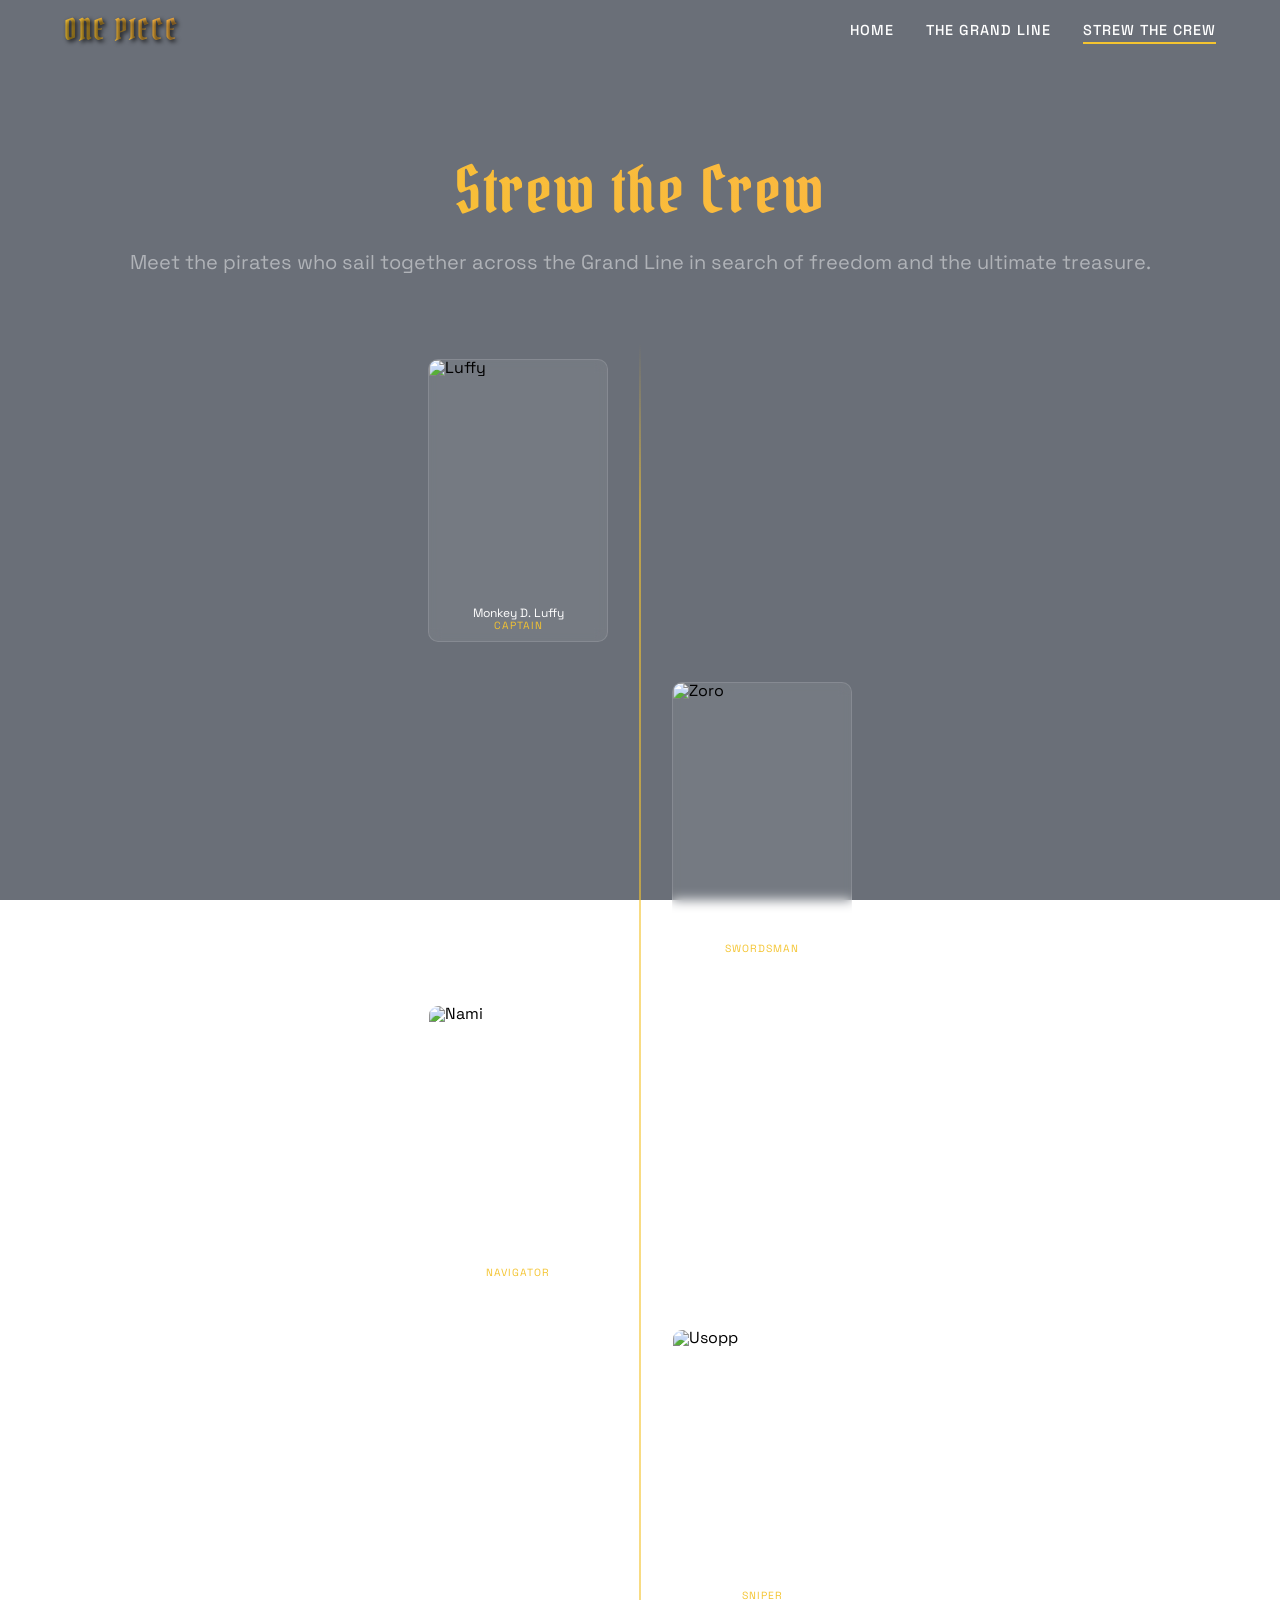
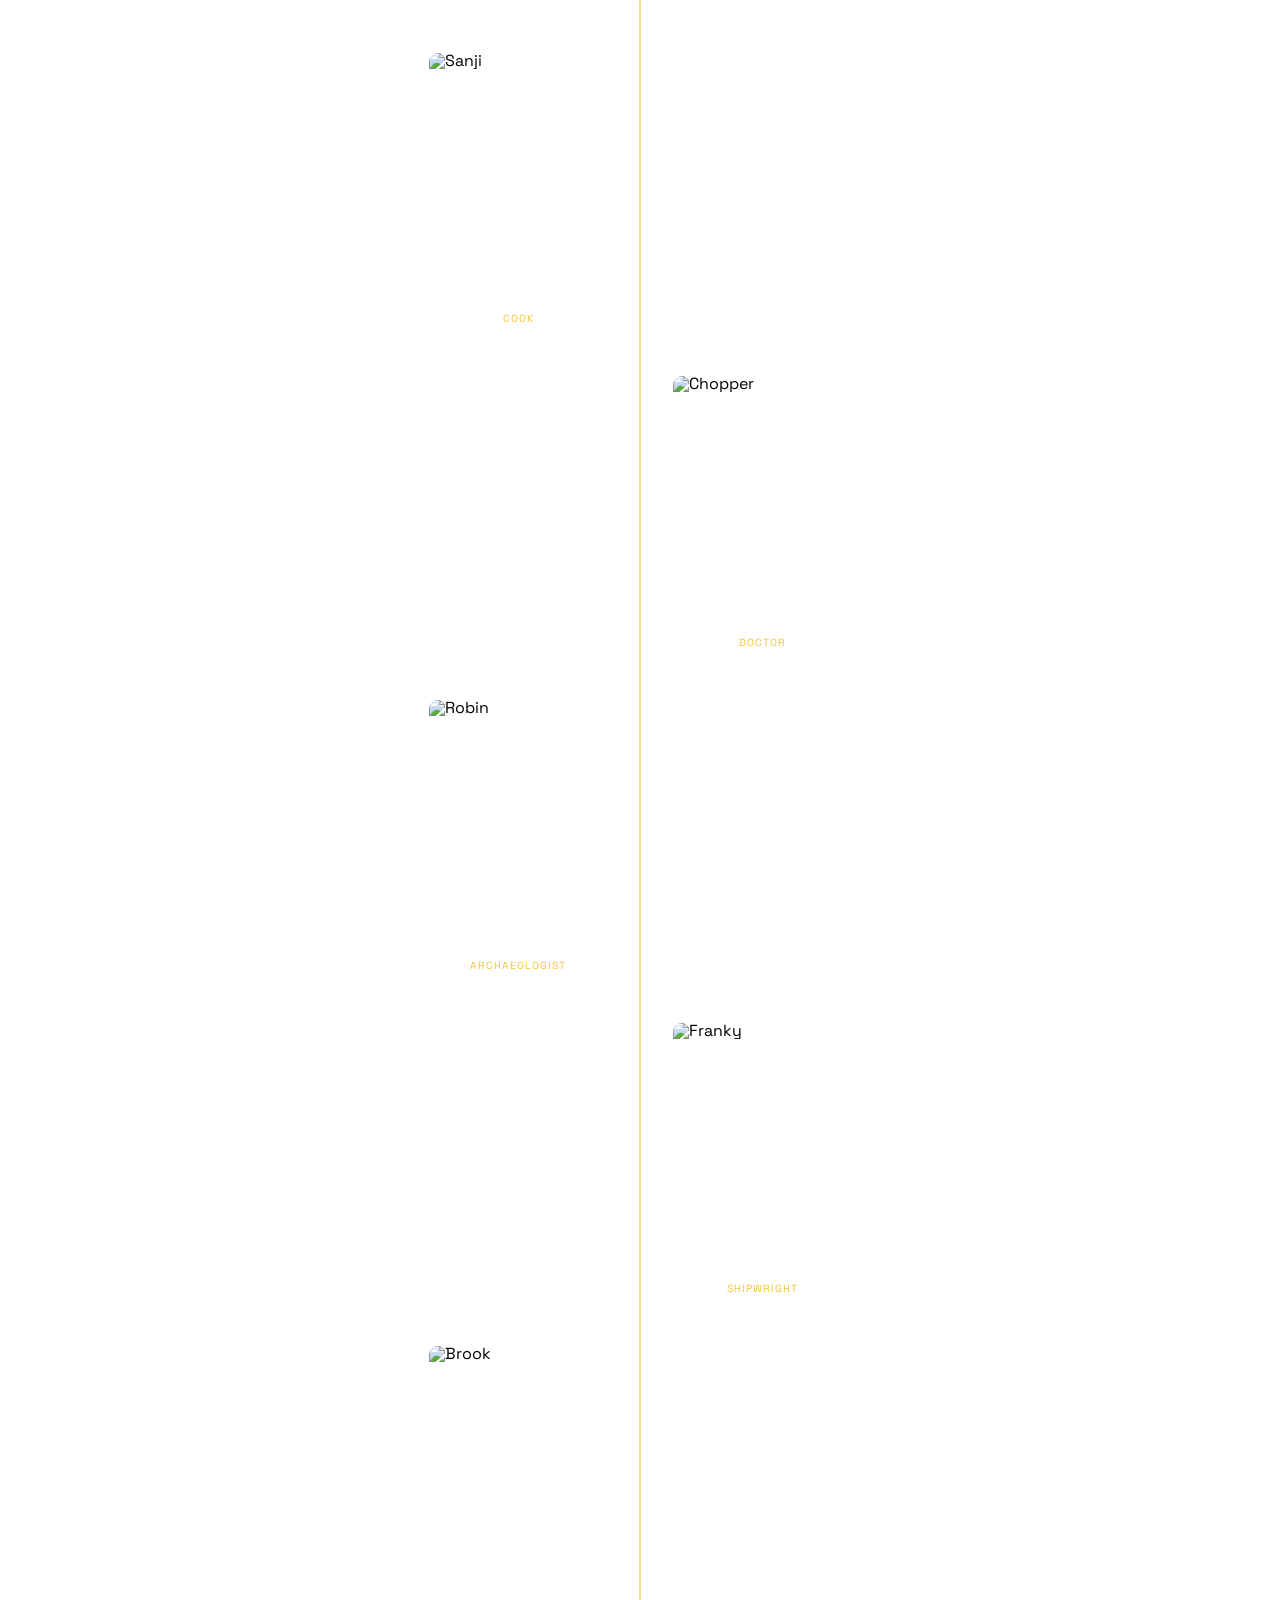
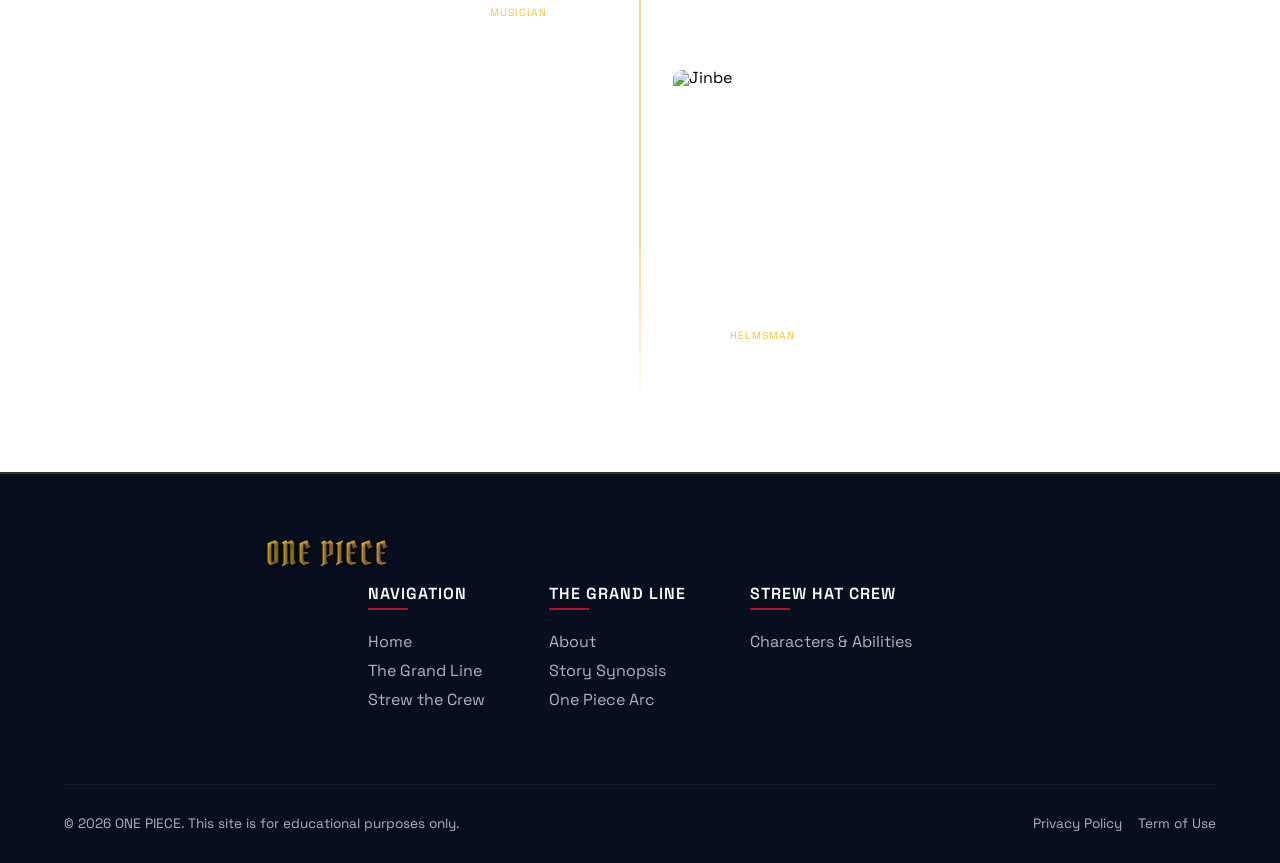
==== commit 520db5d1: "แก้รูป" ====
--- a/crew.html
+++ b/crew.html
@@ -4,7 +4,7 @@
 <head>
     <meta charset="UTF-8">
     <meta name="viewport" content="width=device-width, initial-scale=1.0">
-    <title>Straw the Crew | One Piece</title>
+    <title>Strew the Crew | One Piece</title>
     <link rel="stylesheet" href="https://cdnjs.cloudflare.com/ajax/libs/font-awesome/6.4.0/css/all.min.css">
     <link rel="stylesheet" href="scss/main.css">
 </head>
@@ -23,7 +23,7 @@
                 <ul class="nav-menu">
                     <li><a href="index.html">Home</a></li>
                     <li><a href="grandline.html">The Grand Line</a></li>
-                    <li><a href="crew.html" class="active">Straw the Crew</a></li>
+                    <li><a href="crew.html" class="active">Strew the Crew</a></li>
                 </ul>
             </nav>
             <div class="hamburger">
@@ -38,7 +38,7 @@
         <div class="container">
 
             <div class="crew-hero fade-in">
-                <h1 class="h1">Straw the Crew</h1>
+                <h1 class="h1">Strew the Crew</h1>
                 <p class="lead">Meet the pirates who sail together across the Grand Line in search of freedom and the
                     ultimate treasure.</p>
             </div>
@@ -49,7 +49,7 @@
                 <div class="crew-timeline-item">
                     <div class="crew-card" data-crew="luffy">
                         <div class="crew-card-img">
-                            <img src="https://i.pinimg.com/736x/40/31/00/403100c729d0ef4551aeadfa57d9cbf7.jpg"
+                            <img src="https://i.pinimg.com/736x/0c/5f/e9/0c5fe9a4a5368ed8ac6321415983eb49.jpg"
                                 alt="Luffy">
                             <div class="crew-card-overlay"><span>View Profile</span></div>
                         </div>
@@ -63,7 +63,7 @@
                 <div class="crew-timeline-item">
                     <div class="crew-card" data-crew="zoro">
                         <div class="crew-card-img">
-                            <img src="https://images.unsplash.com/photo-1578632767115-351597cf2477?q=80&w=400&auto=format&fit=crop"
+                            <img src="https://i.pinimg.com/736x/27/e4/95/27e49586ab3103f5e2208bdbc5b2c136.jpg"
                                 alt="Zoro">
                             <div class="crew-card-overlay"><span>View Profile</span></div>
                         </div>
@@ -77,7 +77,7 @@
                 <div class="crew-timeline-item">
                     <div class="crew-card" data-crew="nami">
                         <div class="crew-card-img">
-                            <img src="https://images.unsplash.com/photo-1560961814-1e095a51fb3e?q=80&w=400&auto=format&fit=crop"
+                            <img src="https://i.pinimg.com/1200x/97/be/85/97be853eb6a2811e1c086e10008db74b.jpg"
                                 alt="Nami">
                             <div class="crew-card-overlay"><span>View Profile</span></div>
                         </div>
@@ -91,7 +91,7 @@
                 <div class="crew-timeline-item">
                     <div class="crew-card" data-crew="usopp">
                         <div class="crew-card-img">
-                            <img src="https://images.unsplash.com/photo-1542204165-65bf26472b9b?q=80&w=400&auto=format&fit=crop"
+                            <img src="https://i.pinimg.com/736x/78/73/07/78730784e6335107f0af5cd57b40cf59.jpg"
                                 alt="Usopp">
                             <div class="crew-card-overlay"><span>View Profile</span></div>
                         </div>
@@ -105,7 +105,7 @@
                 <div class="crew-timeline-item">
                     <div class="crew-card" data-crew="sanji">
                         <div class="crew-card-img">
-                            <img src="https://images.unsplash.com/photo-1574169208507-84376144848b?q=80&w=400&auto=format&fit=crop"
+                            <img src="https://i.pinimg.com/736x/c2/99/bb/c299bbb784a34ee47ffa0b50235414de.jpg"
                                 alt="Sanji">
                             <div class="crew-card-overlay"><span>View Profile</span></div>
                         </div>
@@ -119,7 +119,7 @@
                 <div class="crew-timeline-item">
                     <div class="crew-card" data-crew="chopper">
                         <div class="crew-card-img">
-                            <img src="https://images.unsplash.com/photo-1596727147705-611529ea2884?q=80&w=400&auto=format&fit=crop"
+                            <img src="https://i.pinimg.com/736x/4e/e4/1a/4ee41a73dc63cb9dbe7a14209a19e8fc.jpg"
                                 alt="Chopper">
                             <div class="crew-card-overlay"><span>View Profile</span></div>
                         </div>
@@ -133,7 +133,7 @@
                 <div class="crew-timeline-item">
                     <div class="crew-card" data-crew="robin">
                         <div class="crew-card-img">
-                            <img src="https://images.unsplash.com/photo-1518837695005-2083093ee35b?q=80&w=400&auto=format&fit=crop"
+                            <img src="https://i.pinimg.com/1200x/65/8f/ba/658fba37fed2b4d81bf5eca462bd21a5.jpg"
                                 alt="Robin">
                             <div class="crew-card-overlay"><span>View Profile</span></div>
                         </div>
@@ -147,7 +147,7 @@
                 <div class="crew-timeline-item">
                     <div class="crew-card" data-crew="franky">
                         <div class="crew-card-img">
-                            <img src="https://images.unsplash.com/photo-1607990283143-e81e7a2c9349?q=80&w=400&auto=format&fit=crop"
+                            <img src="https://i.pinimg.com/736x/d1/b2/d4/d1b2d45460dd4ac82f7f30437ad68568.jpg"
                                 alt="Franky">
                             <div class="crew-card-overlay"><span>View Profile</span></div>
                         </div>
@@ -161,7 +161,7 @@
                 <div class="crew-timeline-item">
                     <div class="crew-card" data-crew="brook">
                         <div class="crew-card-img">
-                            <img src="https://images.unsplash.com/photo-1542204165-65bf26472b9b?q=80&w=400&auto=format&fit=crop"
+                            <img src="https://i.pinimg.com/1200x/6d/91/9a/6d919a55b021f9bdd2a9db70e850cbfd.jpg"
                                 alt="Brook">
                             <div class="crew-card-overlay"><span>View Profile</span></div>
                         </div>
@@ -175,7 +175,7 @@
                 <div class="crew-timeline-item">
                     <div class="crew-card" data-crew="jinbe">
                         <div class="crew-card-img">
-                            <img src="https://images.unsplash.com/photo-1596727147705-611529ea2884?q=80&w=400&auto=format&fit=crop"
+                            <img src="https://i.pinimg.com/1200x/ed/42/85/ed42854d932bf16ecb3f4fa03da41131.jpg"
                                 alt="Jinbe">
                             <div class="crew-card-overlay"><span>View Profile</span></div>
                         </div>
@@ -195,10 +195,7 @@
                 <button class="crew-detail-close" id="crewClose"><i class="fa-solid fa-xmark"></i></button>
                 <div class="crew-detail-layout">
                     <div class="crew-wanted">
-                        <div class="wanted-frame">
-                            <img id="crewImg" src="" alt="Character" class="wanted-photo">
-                            <img src="img/wanted-frame.png" alt="" class="wanted-frame-img">
-                        </div>
+                        <img id="crewImg" src="" alt="Character" class="wanted-photo">
                     </div>
                     <div class="crew-detail-info">
                         <h2 id="crewName" class="crew-detail-name"></h2>
@@ -241,7 +238,7 @@
                     <ul class="footer-links">
                         <li><a href="index.html">Home</a></li>
                         <li><a href="grandline.html">The Grand Line</a></li>
-                        <li><a href="crew.html">Straw the Crew</a></li>
+                        <li><a href="crew.html">Strew the Crew</a></li>
                     </ul>
                 </div>
                 <div class="footer-links-col">
@@ -253,7 +250,7 @@
                     </ul>
                 </div>
                 <div class="footer-links-col">
-                    <h4>Straw Hat Crew</h4>
+                    <h4>Strew Hat Crew</h4>
                     <ul class="footer-links">
                         <li><a href="crew.html">Characters & Abilities</a></li>
                     </ul>
@@ -272,16 +269,16 @@
     <script src="js/main.js"></script>
     <script>
         const crewData = {
-            luffy: { name: "Monkey D. Luffy", role: "Captain", bounty: "฿ 3,000,000,000", fruit: "Hito Hito no Mi, Model: Nika", origin: "Foosha Village, East Blue", bio: "The founder and captain of the Straw Hat Pirates. His dream is to find the One Piece and become King of the Pirates.", quote: '"I\'m going to be King of the Pirates!"', img: "https://i.pinimg.com/736x/40/31/00/403100c729d0ef4551aeadfa57d9cbf7.jpg" },
-            zoro: { name: "Roronoa Zoro", role: "Swordsman", bounty: "฿ 1,111,000,000", fruit: "None", origin: "Shimotsuki Village, East Blue", bio: "A master swordsman who aims to become the world's greatest. He uses the three-sword style — Santoryu.", quote: '"Nothing happened."', img: "https://images.unsplash.com/photo-1578632767115-351597cf2477?q=80&w=400" },
-            nami: { name: "Nami", role: "Navigator", bounty: "฿ 366,000,000", fruit: "None", origin: "Cocoyasi Village, East Blue", bio: "The navigator of the Straw Hats. She can read weather patterns perfectly and wields the Clima-Tact.", quote: '"Steal from pirates and give to me."', img: "https://images.unsplash.com/photo-1560961814-1e095a51fb3e?q=80&w=400" },
-            usopp: { name: "Usopp", role: "Sniper", bounty: "฿ 500,000,000", fruit: "None", origin: "Syrup Village, East Blue", bio: "The sharpshooter of the crew. A gifted inventor and storyteller who strives to be a brave warrior of the sea.", quote: '"I am the great warrior, Sogeking!"', img: "https://images.unsplash.com/photo-1542204165-65bf26472b9b?q=80&w=400" },
-            sanji: { name: "Sanji", role: "Cook", bounty: "฿ 1,032,000,000", fruit: "None", origin: "Baratie, East Blue", bio: "The cook of the Straw Hats. He only fights with his legs and dreams of finding the All Blue.", quote: '"I\'ll never use my hands in a fight."', img: "https://images.unsplash.com/photo-1574169208507-84376144848b?q=80&w=400" },
-            chopper: { name: "Tony Tony Chopper", role: "Doctor", bounty: "฿ 1,000", fruit: "Hito Hito no Mi", origin: "Drum Island, Grand Line", bio: "A reindeer who ate the Human-Human Fruit. He dreams of becoming a doctor who can cure any disease.", quote: '"I\'m not a tanuki!"', img: "https://images.unsplash.com/photo-1596727147705-611529ea2884?q=80&w=400" },
-            robin: { name: "Nico Robin", role: "Archaeologist", bounty: "฿ 930,000,000", fruit: "Hana Hana no Mi", origin: "Ohara, West Blue", bio: "The archaeologist of the Straw Hats. She seeks the truth of the Void Century and the meaning of the Poneglyphs.", quote: '"I want to live!"', img: "https://images.unsplash.com/photo-1518837695005-2083093ee35b?q=80&w=400" },
-            franky: { name: "Franky", role: "Shipwright", bounty: "฿ 394,000,000", fruit: "None", origin: "South Blue", bio: "The cyborg shipwright who built the Thousand Sunny. His dream is to build a ship that sails to the end of the world.", quote: '"SUPER!"', img: "https://images.unsplash.com/photo-1607990283143-e81e7a2c9349?q=80&w=400" },
-            brook: { name: "Brook", role: "Musician", bounty: "฿ 383,000,000", fruit: "Yomi Yomi no Mi", origin: "West Blue", bio: "A living skeleton musician who returned to life thanks to his Devil Fruit. He dreams of reuniting with Laboon.", quote: '"Yohohoho!"', img: "https://images.unsplash.com/photo-1542204165-65bf26472b9b?q=80&w=400" },
-            jinbe: { name: "Jinbe", role: "Helmsman", bounty: "฿ 1,100,000,000", fruit: "None", origin: "Fishman Island", bio: "A fish-man martial arts master and former Warlord of the Sea. He is a master of Fishman Karate.", quote: '"A man\'s worth is not determined by his birth, but by his actions."', img: "https://images.unsplash.com/photo-1596727147705-611529ea2884?q=80&w=400" },
+            luffy: { name: "Monkey D. Luffy", role: "Captain", bounty: "฿ 3,000,000,000", fruit: "Hito Hito no Mi, Model: Nika", origin: "Foosha Village, East Blue", bio: "The founder and captain of the Strew Hat Pirates. His dream is to find the One Piece and become King of the Pirates.", quote: '"I\'m going to be King of the Pirates!"', img: "https://i.pinimg.com/736x/30/c4/95/30c495f7ce30739e4757c4b327ee1fad.jpg" },
+            zoro: { name: "Roronoa Zoro", role: "Swordsman", bounty: "฿ 1,111,000,000", fruit: "None", origin: "Shimotsuki Village, East Blue", bio: "A master swordsman who aims to become the world's greatest. He uses the three-sword style — Santoryu.", quote: '"Nothing happened."', img: "https://i.pinimg.com/736x/a8/56/0f/a8560fb2df083c65d66e90d94e533a27.jpg" },
+            nami: { name: "Nami", role: "Navigator", bounty: "฿ 366,000,000", fruit: "None", origin: "Cocoyasi Village, East Blue", bio: "The navigator of the Strew Hats. She can read weather patterns perfectly and wields the Clima-Tact.", quote: '"Steal from pirates and give to me."', img: "https://i.pinimg.com/736x/aa/17/6c/aa176c8d2e1809dcb08044e98bc318b3.jpg" },
+            usopp: { name: "Usopp", role: "Sniper", bounty: "฿ 500,000,000", fruit: "None", origin: "Syrup Village, East Blue", bio: "The sharpshooter of the crew. A gifted inventor and storyteller who strives to be a brave warrior of the sea.", quote: '"I am the great warrior, Sogeking!"', img: "https://i.pinimg.com/736x/de/4e/b8/de4eb82ffaf0298c06ec2e7c551daf37.jpg" },
+            sanji: { name: "Sanji", role: "Cook", bounty: "฿ 1,032,000,000", fruit: "None", origin: "Baratie, East Blue", bio: "The cook of the Strew Hats. He only fights with his legs and dreams of finding the All Blue.", quote: '"I\'ll never use my hands in a fight."', img: "https://i.pinimg.com/736x/6e/6b/29/6e6b29ce394647239b93cf79e83583a6.jpg" },
+            chopper: { name: "Tony Tony Chopper", role: "Doctor", bounty: "฿ 1,000", fruit: "Hito Hito no Mi", origin: "Drum Island, Grand Line", bio: "A reindeer who ate the Human-Human Fruit. He dreams of becoming a doctor who can cure any disease.", quote: '"I\'m not a tanuki!"', img: "https://i.pinimg.com/736x/f7/88/b4/f788b425b9afba3c604c8c5dd9ca3a3e.jpg" },
+            robin: { name: "Nico Robin", role: "Archaeologist", bounty: "฿ 930,000,000", fruit: "Hana Hana no Mi", origin: "Ohara, West Blue", bio: "The archaeologist of the Strew Hats. She seeks the truth of the Void Century and the meaning of the Poneglyphs.", quote: '"I want to live!"', img: "https://i.pinimg.com/736x/11/ed/29/11ed299da2074b60d999a68a08cd7019.jpg" },
+            franky: { name: "Franky", role: "Shipwright", bounty: "฿ 394,000,000", fruit: "None", origin: "South Blue", bio: "The cyborg shipwright who built the Thousand Sunny. His dream is to build a ship that sails to the end of the world.", quote: '"SUPER!"', img: "https://i.pinimg.com/736x/eb/35/fe/eb35fea92265735e76eb1fc83b18fe7c.jpg" },
+            brook: { name: "Brook", role: "Musician", bounty: "฿ 383,000,000", fruit: "Yomi Yomi no Mi", origin: "West Blue", bio: "A living skeleton musician who returned to life thanks to his Devil Fruit. He dreams of reuniting with Laboon.", quote: '"Yohohoho!"', img: "https://i.pinimg.com/736x/3d/af/f4/3daff4e176186f9fbd0de6979c58e58a.jpg" },
+            jinbe: { name: "Jinbe", role: "Helmsman", bounty: "฿ 1,100,000,000", fruit: "None", origin: "Fishman Island", bio: "A fish-man martial arts master and former Warlord of the Sea. He is a master of Fishman Karate.", quote: '"A man\'s worth is not determined by his birth, but by his actions."', img: "https://i.pinimg.com/1200x/f1/3d/c9/f13dc9d0e2195ba918203177600b52e0.jpg" },
         };
 
         const overlay = document.getElementById('crewDetailOverlay');
@@ -294,7 +291,6 @@
                 const d = crewData[card.dataset.crew];
                 if (!d) return;
                 document.getElementById('crewImg').src = d.img;
-                document.getElementById('crewWantedName').textContent = d.name;
                 document.getElementById('crewName').textContent = d.name;
                 document.getElementById('crewRole').textContent = d.role;
                 document.getElementById('crewQuote').textContent = d.quote;
--- a/scss/main.css
+++ b/scss/main.css
@@ -874,7 +874,7 @@
   z-index: -2;
   overflow: hidden;
 }
-.fixed-bg-video .fixed-bg-vid {
+.fixed-bg-video .fixed-bg-bg {
   position: absolute;
   top: 50%;
   left: 50%;
@@ -1365,10 +1365,10 @@
 .crew-bg-wrapper .crew-bg-map {
   position: absolute;
   inset: 0;
-  background-image: url("https://images.unsplash.com/photo-1519681393784-d120267933ba?q=80&w=2000&auto=format&fit=crop");
+  background-image: url("https://preview.redd.it/updated-one-piece-world-map-with-luffys-full-path-until-v0-lm93f2q9fqaf1.jpeg?width=1080&crop=smart&auto=webp&s=951b00cc3c619d917c650054af2e6249e2cbbc8d");
   background-size: cover;
   background-position: center;
-  filter: brightness(0.5) saturate(0.6);
+  filter: brightness(0.6) saturate(0.6);
 }
 .crew-bg-wrapper .crew-bg-glass {
   position: absolute;
@@ -1496,7 +1496,7 @@
   display: flex;
   align-items: center;
   justify-content: center;
-  padding: 1rem;
+  padding: 5rem 1rem 1rem;
   opacity: 0;
   pointer-events: none;
   transition: opacity 0.3s ease;
@@ -1513,12 +1513,28 @@
   backdrop-filter: blur(12px);
   max-width: 720px;
   width: 100%;
-  max-height: 90vh;
+  max-height: 85vh;
   overflow-y: auto;
-  padding: 2rem;
+  padding: 3rem 2rem 2rem;
   position: relative;
   transform: translateY(20px);
   transition: transform 0.3s ease;
+  scrollbar-width: thin;
+  scrollbar-color: rgba(244, 196, 48, 0.5) rgba(255, 255, 255, 0.05);
+}
+.crew-detail-panel::-webkit-scrollbar {
+  width: 6px;
+}
+.crew-detail-panel::-webkit-scrollbar-track {
+  background: rgba(255, 255, 255, 0.05);
+  border-radius: 10px;
+}
+.crew-detail-panel::-webkit-scrollbar-thumb {
+  background: rgba(244, 196, 48, 0.5);
+  border-radius: 10px;
+}
+.crew-detail-panel::-webkit-scrollbar-thumb:hover {
+  background: rgba(244, 196, 48, 0.8);
 }
 .crew-detail-overlay.active .crew-detail-panel {
   transform: translateY(0);
@@ -1526,8 +1542,8 @@
 
 .crew-detail-close {
   position: absolute;
-  top: 1rem;
-  right: 1rem;
+  top: 0.75rem;
+  right: 0.75rem;
   background: transparent;
   border: none;
   color: #B0B3B8;
@@ -1549,39 +1565,13 @@
   display: flex;
   justify-content: center;
 }
-.crew-wanted .wanted-frame {
-  background: #f5e6c0;
-  border: 3px solid #8b6914;
-  border-radius: 4px;
-  padding: 0.75rem;
-  text-align: center;
-  width: 180px;
-}
-.crew-wanted .wanted-frame .wanted-label {
-  font-family: "Pirata One", cursive;
-  font-size: 1.4rem;
-  color: #2c1810;
-  margin: 0 0 0.5rem;
-  letter-spacing: 3px;
-}
-.crew-wanted .wanted-frame img {
-  width: 100%;
-  height: 160px;
-  -o-object-fit: cover;
-     object-fit: cover;
-  border: 2px solid #8b6914;
-}
-.crew-wanted .wanted-frame .wanted-dead {
-  font-size: 0.6rem;
-  color: #2c1810;
-  letter-spacing: 2px;
-  margin: 0.4rem 0 0;
-}
-.crew-wanted .wanted-frame .wanted-name {
-  font-size: 0.7rem;
-  font-weight: bold;
-  color: #2c1810;
-  margin: 0.25rem 0 0;
+.crew-wanted .wanted-photo {
+  width: 100%;
+  max-width: 320px;
+  height: auto;
+  -o-object-fit: contain;
+     object-fit: contain;
+  border-radius: 8px;
 }
 
 .crew-detail-name {
@@ -1650,11 +1640,6 @@
   width: 100%;
 }
 
-@media (min-width: 576px) {
-  .crew-detail-layout {
-    grid-template-columns: 200px 1fr;
-  }
-}
 @media (min-width: 768px) {
   .crew-timeline-item {
     padding-right: calc(50% + 2rem);
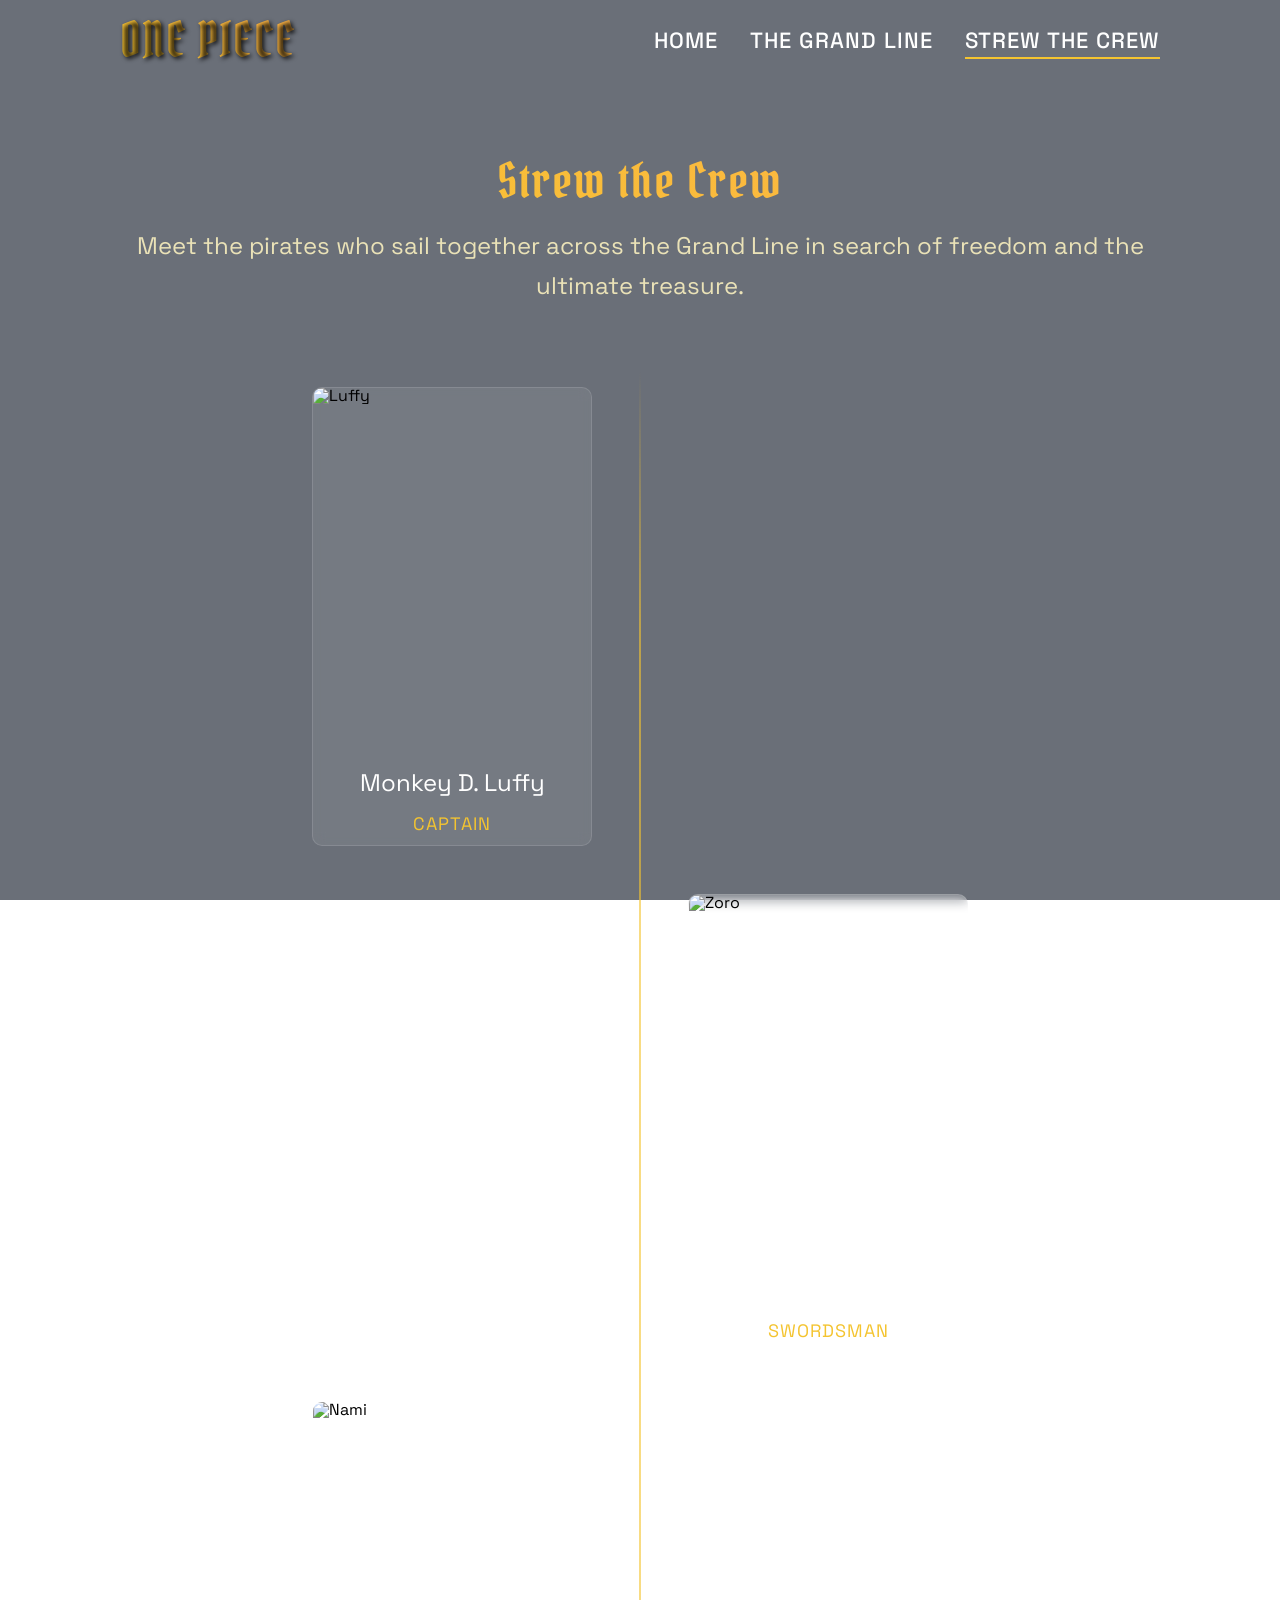
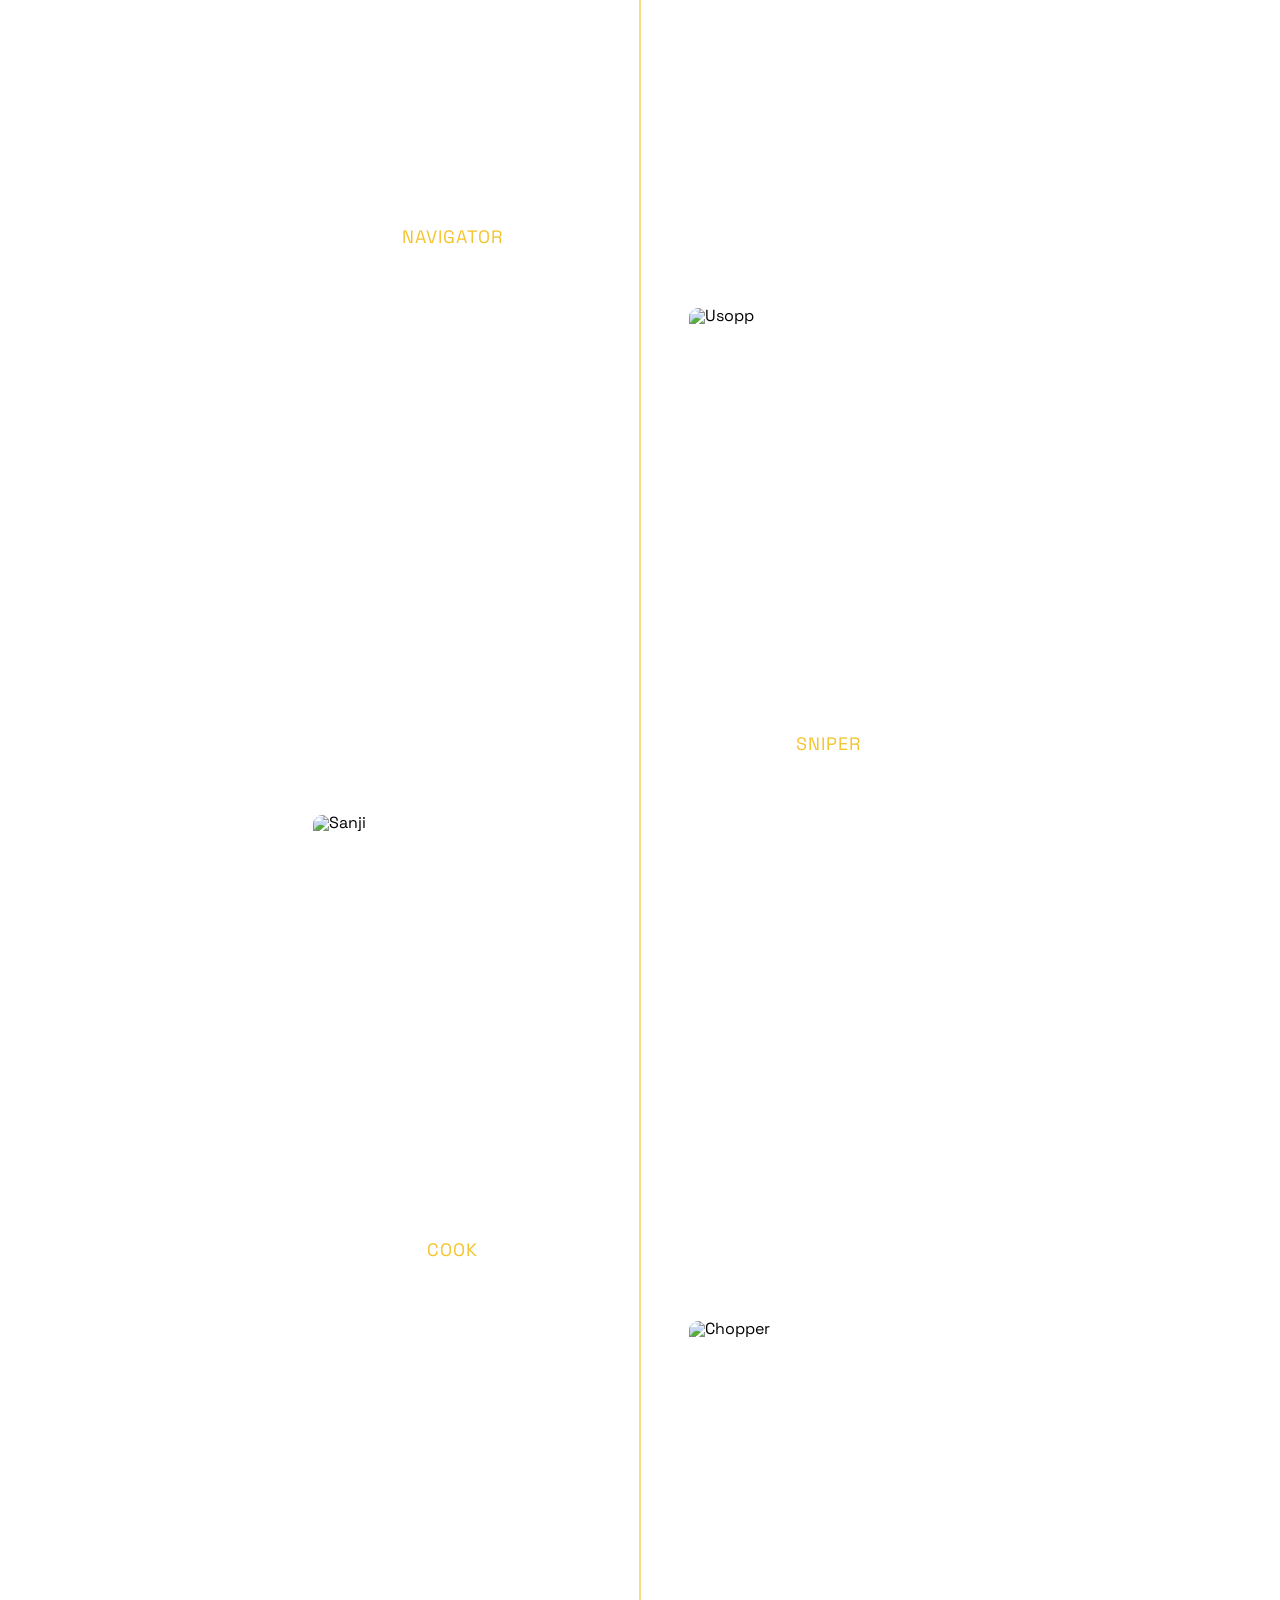
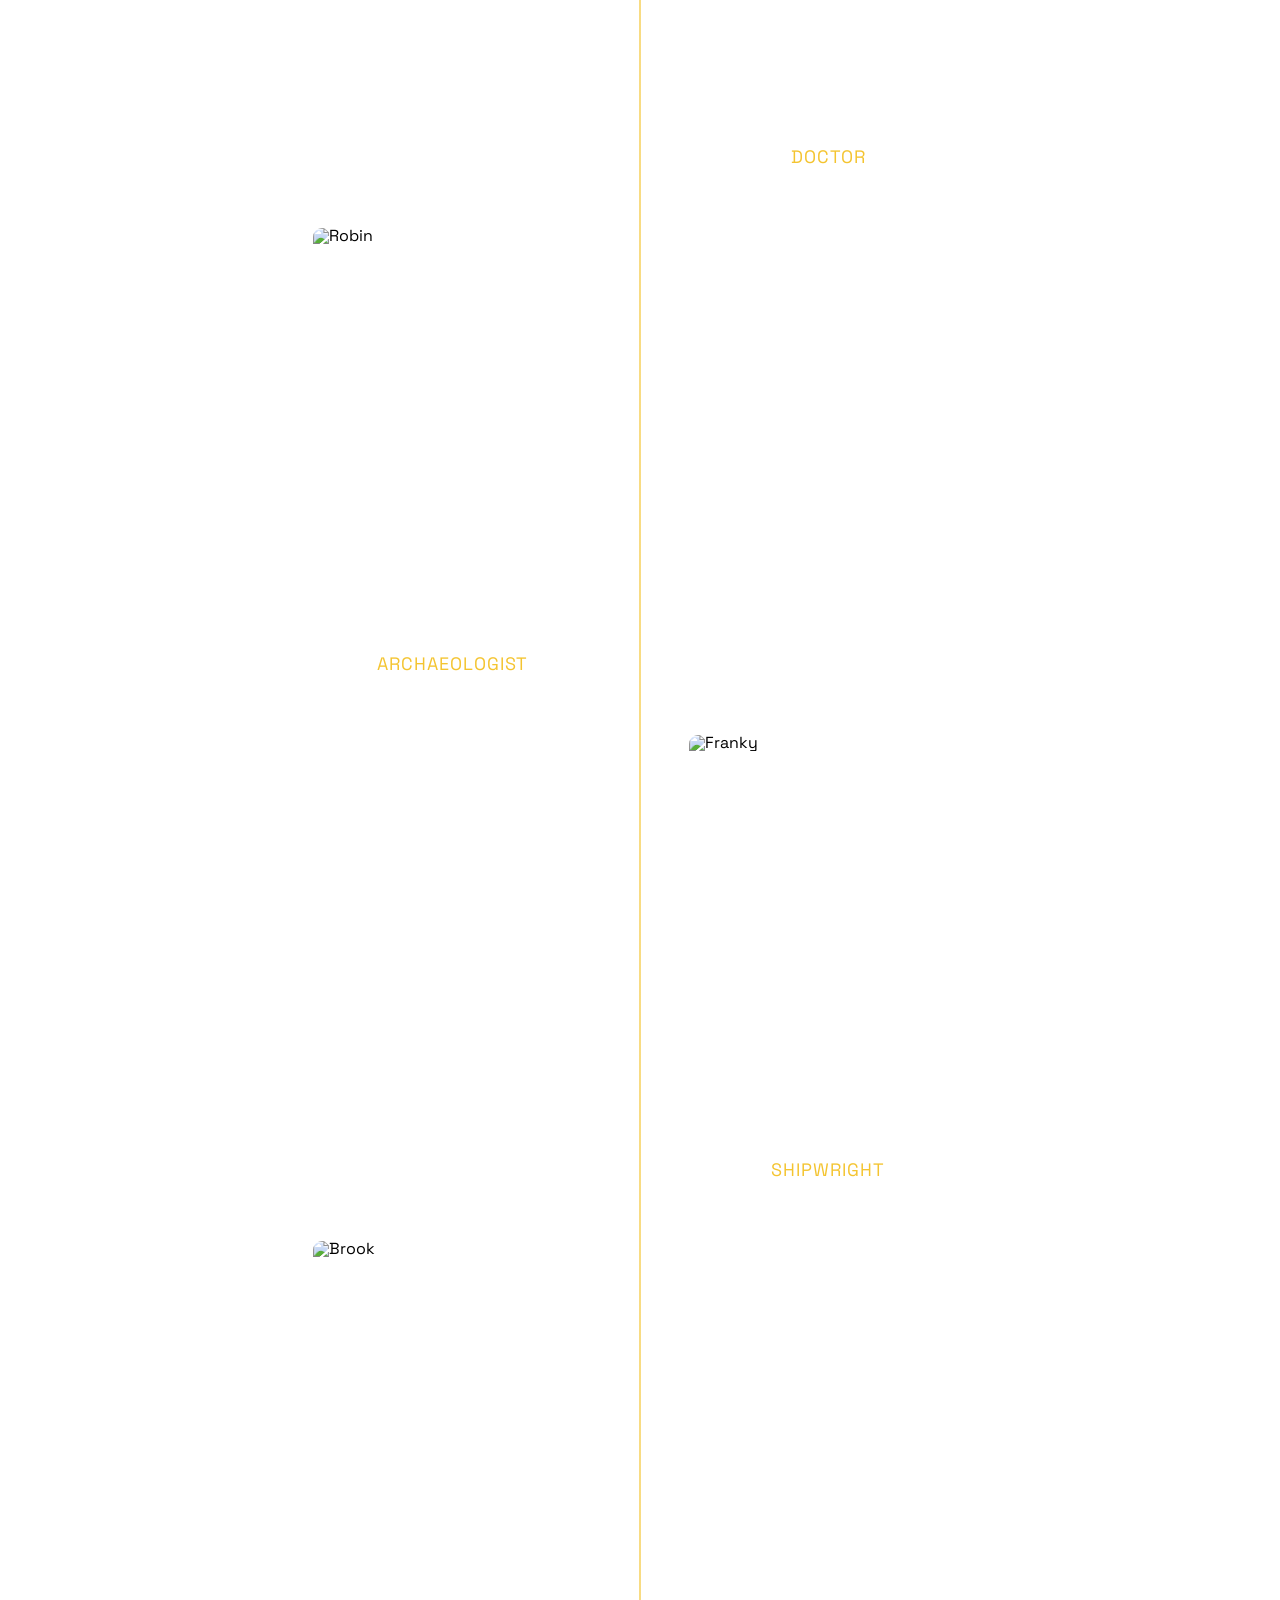
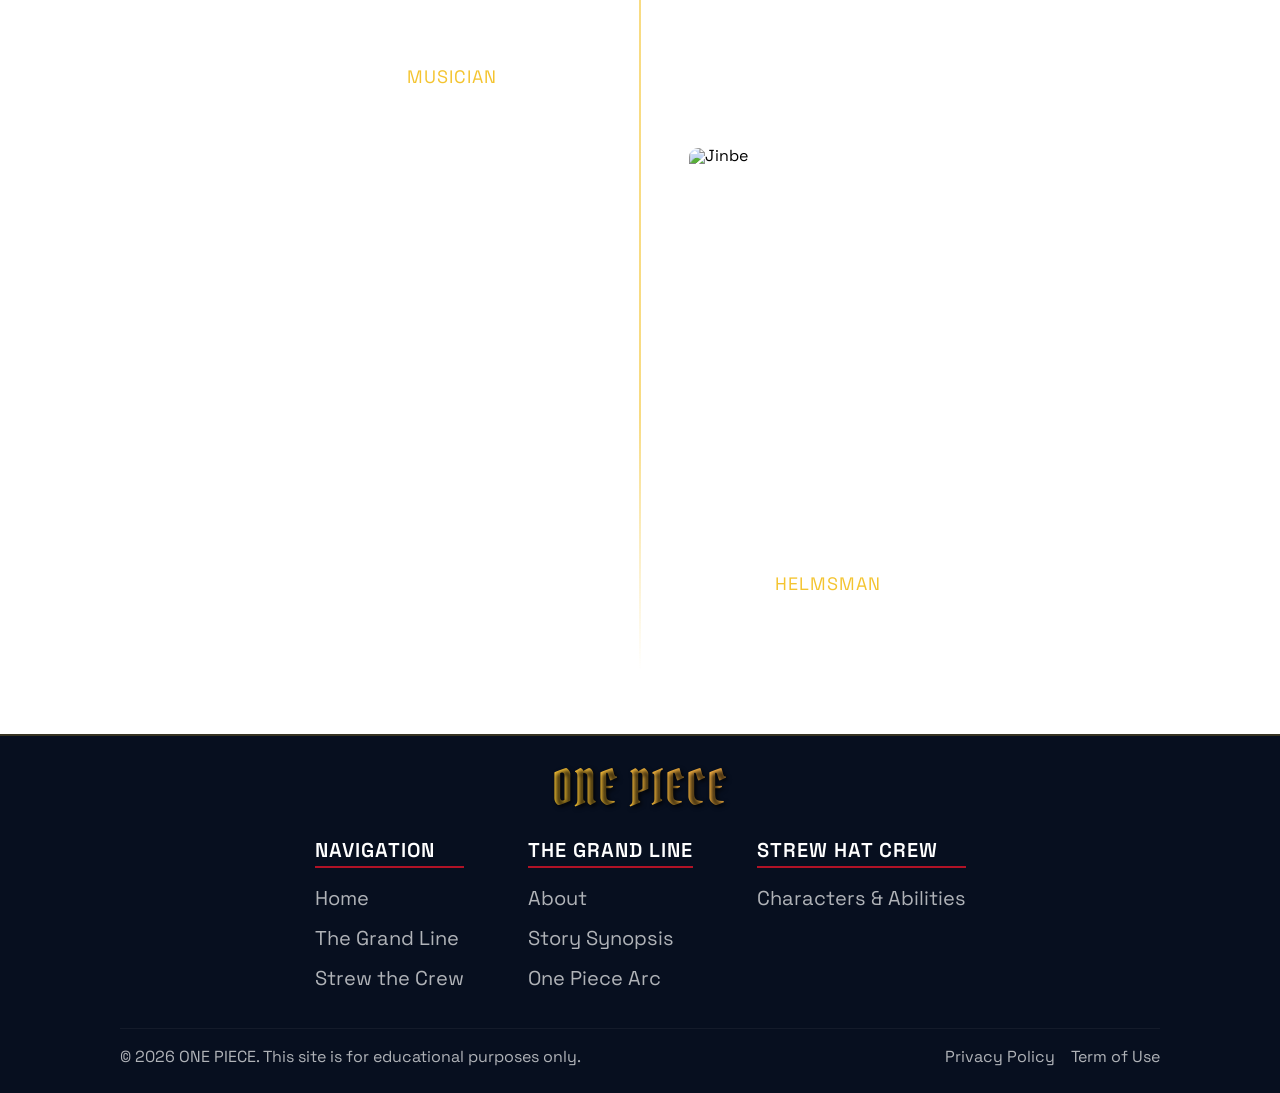
==== commit 1864a0af: "แก้อีกละไอ้แตรช" ====
--- a/crew.html
+++ b/crew.html
@@ -6,7 +6,7 @@
     <meta name="viewport" content="width=device-width, initial-scale=1.0">
     <title>Strew the Crew | One Piece</title>
     <link rel="stylesheet" href="https://cdnjs.cloudflare.com/ajax/libs/font-awesome/6.4.0/css/all.min.css">
-    <link rel="stylesheet" href="scss/main.css">
+    <link rel="stylesheet" href="css/main.css">
 </head>
 
 <body>
--- a/css/main.css
+++ b/css/main.css
@@ -0,0 +1,2587 @@
+@import url("https://fonts.googleapis.com/css2?family=Pirata+One&family=Space+Grotesk:wght@300..700&display=swap");
+html, body, div, span, applet, object, iframe,
+h1, h2, h3, h4, h5, h6, p, blockquote, pre,
+a, abbr, acronym, address, big, cite, code,
+del, dfn, em, img, ins, kbd, q, s, samp,
+small, strike, strong, sub, sup, tt, var,
+b, u, i, center,
+dl, dt, dd, ol, ul, li,
+fieldset, form, label, legend,
+table, caption, tbody, tfoot, thead, tr, th, td,
+article, aside, canvas, details, embed,
+figure, figcaption, footer, header, hgroup,
+menu, nav, output, ruby, section, summary,
+time, mark, audio, video {
+  margin: 0;
+  padding: 0;
+  border: 0;
+  font-size: 100%;
+  font: "Space Grotesk", sans-serif;
+  vertical-align: baseline;
+  box-sizing: border-box;
+}
+
+html, body {
+  width: 100%;
+  overflow-x: hidden;
+  -webkit-font-smoothing: antialiased;
+}
+
+body {
+  line-height: 1;
+  font-family: "Space Grotesk", sans-serif;
+}
+
+h1, .h1 {
+  font-family: "Pirata One", cursive;
+  margin-bottom: 20;
+  font-weight: 400;
+  line-height: 1.2;
+  letter-spacing: 2px;
+}
+
+h2, .h2,
+h3, .h3,
+p, .p {
+  font-family: "Space Grotesk", sans-serif;
+  font-optical-sizing: auto;
+  font-weight: 400;
+  font-style: normal;
+}
+
+h1, .h1 {
+  background: linear-gradient(45deg, #F4C430, #ffb347);
+  -webkit-background-clip: text;
+  -webkit-text-fill-color: transparent;
+  background-clip: text;
+}
+
+h2, .h2 {
+  font-size: 32px;
+  color: #F4C430;
+}
+
+h1 {
+  margin-bottom: 16px;
+  color: #B0B3B8;
+  font-size: 48px;
+}
+h1.lead {
+  font-size: 24px;
+  color: #EAE2B7;
+  line-height: 1.5;
+}
+
+p {
+  margin-bottom: 16px;
+  color: #B0B3B8;
+  font-size: 20px;
+  text-align: justify;
+}
+p.lead {
+  font-size: 18px;
+  color: #EAE2B7;
+  line-height: 1.7;
+}
+
+.text-center {
+  text-align: center;
+}
+
+.text-left {
+  text-align: left;
+}
+
+.text-right {
+  text-align: right;
+}
+
+.text-primary {
+  color: #070F1F;
+}
+
+.text-button {
+  color: #B11226;
+}
+
+.text-hover {
+  color: #F4C430;
+}
+
+.section-title {
+  text-align: center;
+  margin-bottom: 2rem;
+  display: flex;
+  flex-direction: column;
+  align-items: center;
+}
+.section-title::after {
+  content: "";
+  display: block;
+  width: 50px;
+  height: 3px;
+  background: #B11226;
+  margin-top: 0.75rem;
+  border-radius: 2px;
+}
+
+@media (min-width: 768px) {
+  .section-title {
+    margin-bottom: 3rem;
+  }
+  .section-title::after {
+    width: 60px;
+    height: 4px;
+    margin-top: 1rem;
+  }
+}
+@media (min-width: 1024px) {
+  p.lead {
+    font-size: 24px;
+  }
+}
+.btn {
+  text-decoration: none;
+  display: inline-block;
+  padding: 0.75rem 2.5rem;
+  font-family: "Space Grotesk", sans-serif;
+  font-size: 1rem;
+  font-weight: 600;
+  text-transform: uppercase;
+  letter-spacing: 2px;
+  position: relative;
+  overflow: hidden;
+  z-index: 1;
+  transition: background-color 0.3s ease, border-color 0.3s ease, color 0.3s ease, box-shadow 0.3s ease;
+  text-align: center;
+  cursor: pointer;
+}
+.btn::before {
+  content: "";
+  position: absolute;
+  top: 0;
+  left: -100%;
+  width: 60%;
+  height: 100%;
+  background: linear-gradient(to right, rgba(255, 255, 255, 0) 0%, rgba(255, 255, 255, 0.18) 50%, rgba(255, 255, 255, 0) 100%);
+  transform: skewX(-15deg);
+  transition: left 0.5s ease;
+  z-index: 2;
+  pointer-events: none;
+}
+.btn:hover::before {
+  left: 130%;
+}
+.btn:active {
+  transform: scale(0.97);
+}
+.btn-primary {
+  background-color: rgba(255, 255, 255, 0.1);
+  backdrop-filter: blur(16px);
+  -webkit-backdrop-filter: blur(16px);
+  color: #ffffff;
+  box-shadow: 0 3px 4px rgba(0, 0, 0, 0.2);
+}
+.btn-primary:hover {
+  background-color: #B11226;
+  color: #ffffff;
+  box-shadow: 0 8px 16px rgba(0, 0, 0, 0.3);
+}
+.btn-outline {
+  background-color: transparent;
+  color: #F4C430;
+  border: 2px solid #F4C430;
+}
+.btn-outline:hover {
+  background-color: #F4C430;
+  color: #070F1F;
+  box-shadow: 0 0 15px rgba(244, 196, 48, 0.5);
+}
+
+@media (min-width: 768px) {
+  .btn {
+    padding: 0.8rem 2rem;
+    font-size: 16px;
+  }
+}
+.container {
+  width: 100%;
+  max-width: 1200px;
+  margin: 0 auto;
+  padding: 0 32px;
+}
+@media (min-width: 1400px) {
+  .container {
+    max-width: 1360px;
+  }
+}
+@media (min-width: 1600px) {
+  .container {
+    max-width: 1520px;
+  }
+}
+@media (min-width: 1920px) {
+  .container {
+    max-width: 1760px;
+  }
+}
+
+.container-fluid {
+  width: 100%;
+  padding: 0 1rem;
+}
+
+.row {
+  display: grid;
+}
+.row-2 {
+  grid-template-columns: 1fr;
+}
+.row-3 {
+  grid-template-columns: 1fr;
+}
+.row-4 {
+  grid-template-columns: 1fr;
+}
+
+.section-padding {
+  padding: 3rem 0;
+}
+
+.d-flex {
+  display: flex;
+}
+
+.flex-column {
+  flex-direction: column;
+}
+
+.justify-content-center {
+  justify-content: center;
+}
+
+.justify-content-between {
+  justify-content: space-between;
+}
+
+.align-items-center {
+  align-items: center;
+}
+
+.mb-5 {
+  margin-bottom: 3rem;
+}
+
+@media (min-width: 768px) {
+  .container,
+  .container-fluid {
+    padding: 0 48px;
+  }
+  .row-2 {
+    grid-template-columns: repeat(2, 1fr);
+  }
+  .row-3 {
+    grid-template-columns: repeat(2, 1fr);
+  }
+  .row-4 {
+    grid-template-columns: repeat(2, 1fr);
+  }
+  .section-padding {
+    padding: 5rem 0;
+  }
+}
+@media (min-width: 1024px) {
+  .container,
+  .container-fluid {
+    padding: 0 64px;
+  }
+  .row-3 {
+    grid-template-columns: repeat(3, 1fr);
+  }
+  .row-4 {
+    grid-template-columns: repeat(4, 1fr);
+  }
+  .section-padding {
+    padding: 6rem 0;
+  }
+}
+@media (min-width: 1280px) {
+  .container,
+  .container-fluid {
+    padding: 0 80px;
+  }
+}
+.header {
+  position: fixed;
+  top: 0;
+  left: 0;
+  width: 100%;
+  z-index: 1000;
+  transition: all 0.3s ease-in-out;
+  padding: 0.8rem 0;
+  background: transparent;
+}
+.header.scrolled {
+  background: rgba(7, 15, 31, 0.85);
+  backdrop-filter: blur(12px);
+  -webkit-backdrop-filter: blur(12px);
+  border-bottom: 1px solid rgba(255, 255, 255, 0.05);
+  padding: 1rem 0;
+  box-shadow: 0 4px 20px rgba(0, 0, 0, 0.5);
+}
+.header .nav-container {
+  display: flex;
+  align-items: center;
+  justify-content: space-between;
+}
+.header .logo {
+  font-family: "Pirata One", cursive;
+  font-size: 1.5rem;
+  color: #F4C430;
+  text-transform: uppercase;
+  letter-spacing: 2px;
+  z-index: 1001;
+  position: relative;
+  background: linear-gradient(45deg, #F4C430, #ffb347);
+  -webkit-background-clip: text;
+  -webkit-text-fill-color: transparent;
+  background-clip: text;
+}
+.header .nav-menu {
+  list-style: none;
+  position: fixed;
+  top: 0;
+  right: -100%;
+  width: 100vw;
+  height: 100vh;
+  background: rgba(7, 15, 31, 0.95);
+  backdrop-filter: blur(20px);
+  -webkit-backdrop-filter: blur(20px);
+  border-bottom: 1px solid rgba(255, 255, 255, 0.05);
+  display: flex;
+  flex-direction: column;
+  justify-content: center;
+  align-items: center;
+  gap: 2.5rem;
+  transition: right 0.3s ease-in-out;
+}
+.header .nav-menu.active {
+  right: 0;
+}
+.header .nav-menu li a {
+  font-family: "Space Grotesk", sans-serif;
+  font-weight: 500;
+  text-transform: uppercase;
+  letter-spacing: 1px;
+  position: relative;
+  font-size: 18px;
+  color: #ffffff;
+  text-decoration: none;
+}
+.header .nav-menu li a::after {
+  content: "";
+  position: absolute;
+  bottom: -5px;
+  left: 0;
+  width: 0;
+  height: 2px;
+  background: #F4C430;
+  transition: width 0.2s ease;
+}
+.header .nav-menu li a:hover {
+  color: #F4C430;
+}
+.header .nav-menu li a:hover::after, .header .nav-menu li a.active::after {
+  width: 100%;
+}
+.header .hamburger {
+  display: flex;
+  flex-direction: column;
+  justify-content: center;
+  gap: 5px;
+  cursor: pointer;
+  z-index: 1001;
+  padding: 6px;
+}
+.header .hamburger .bar {
+  display: block;
+  width: 25px;
+  height: 2px;
+  background-color: #ffffff;
+  border-radius: 2px;
+  transition: all 0.3s ease-in-out;
+}
+.header .hamburger.active .bar:nth-child(1) {
+  transform: translateY(7px) rotate(45deg);
+}
+.header .hamburger.active .bar:nth-child(2) {
+  opacity: 0;
+}
+.header .hamburger.active .bar:nth-child(3) {
+  transform: translateY(-7px) rotate(-45deg);
+}
+
+@media (min-width: 768px) {
+  .header {
+    padding: 1rem 0;
+  }
+  .header .logo {
+    font-size: 28px;
+  }
+  .header .nav-menu {
+    position: static;
+    width: auto;
+    max-width: none;
+    height: auto;
+    background: transparent;
+    backdrop-filter: none;
+    -webkit-backdrop-filter: none;
+    border: none;
+    flex-direction: row;
+    justify-content: flex-end;
+    gap: 2rem;
+  }
+  .header .nav-menu li a {
+    font-size: 18px;
+  }
+  .header .hamburger {
+    display: none;
+  }
+}
+@media (min-width: 1024px) {
+  .header {
+    padding: 1rem 0;
+  }
+  .header .logo {
+    font-size: 48px;
+  }
+  .header .nav-menu li a {
+    font-size: 22px;
+  }
+  .header .hamburger {
+    display: none;
+  }
+}
+.footer {
+  background-color: rgb(2.3026315789, 4.9342105263, 10.1973684211);
+  padding: 3rem 0 1.5rem;
+  color: #B0B3B8;
+  border-top: 2px solid rgba(244, 196, 48, 0.2);
+}
+.footer .footer-grid {
+  display: grid;
+  gap: 2rem;
+  grid-template-columns: 1fr;
+}
+.footer .footer-brand {
+  text-align: center;
+}
+.footer .footer-brand .nav-logo-text {
+  font-family: "Pirata One", cursive;
+  font-size: 32px;
+  color: #F4C430;
+  margin-bottom: 28px;
+  display: inline-block;
+}
+.footer .footer-brand p {
+  max-width: 400px;
+  margin: 0 auto;
+}
+.footer h4 {
+  color: #ffffff;
+  font-family: "Space Grotesk", sans-serif;
+  font-size: 20px;
+  font-weight: 600;
+  text-transform: uppercase;
+  letter-spacing: 1px;
+  position: relative;
+  padding-bottom: 8px;
+  text-align: center;
+  margin-bottom: 20px;
+}
+.footer h4::after {
+  content: "";
+  position: absolute;
+  bottom: 0;
+  left: 50%;
+  transform: translateX(-50%);
+  width: 100%;
+  height: 2px;
+  background: #B11226;
+}
+.footer .footer-nav-row {
+  display: flex;
+  flex-direction: column;
+  align-items: center;
+  gap: 2rem;
+  padding-bottom: 20px;
+}
+.footer ul.footer-links {
+  text-align: center;
+  list-style: none;
+  padding: 0;
+  margin: 0;
+}
+.footer ul.footer-links li {
+  margin-bottom: 20px;
+}
+.footer ul.footer-links li a {
+  font-size: 16px;
+  color: #B0B3B8;
+  text-decoration: none;
+  transition: color 0.2s ease;
+}
+.footer ul.footer-links li a:hover {
+  color: #ffffff;
+}
+.footer .social-icons {
+  display: flex;
+  gap: 1rem;
+  margin-top: 1.5rem;
+  justify-content: center;
+}
+.footer .social-icons a {
+  display: inline-flex;
+  align-items: center;
+  justify-content: center;
+  width: 40px;
+  height: 40px;
+  border-radius: 50%;
+  background: rgba(255, 255, 255, 0.05);
+  color: #ffffff;
+  transition: all 0.2s ease;
+}
+.footer .social-icons a:hover {
+  background: #B11226;
+  transform: translateY(-3px);
+}
+.footer .footer-bottom {
+  padding-top: 20px;
+  border-top: 1px solid rgba(255, 255, 255, 0.05);
+  display: flex;
+  flex-direction: column;
+  align-items: center;
+  gap: 0.75rem;
+  text-align: center;
+}
+.footer .footer-bottom p {
+  margin: 0;
+  font-size: 12px;
+  color: #B0B3B8;
+}
+.footer .footer-bottom .condition {
+  display: flex;
+  gap: 1rem;
+}
+.footer .footer-bottom .condition p {
+  margin: 0;
+  font-size: 12px;
+  color: #B0B3B8;
+}
+
+@media (min-width: 768px) {
+  .footer {
+    padding: 28px 0 28px;
+  }
+  .footer .footer-nav-row {
+    flex-direction: row;
+    justify-content: center;
+    align-items: flex-start;
+    gap: 4rem;
+    padding-bottom: 20px;
+  }
+  .footer .footer-grid {
+    grid-template-columns: 1fr;
+    gap: 1rem;
+  }
+  .footer .footer-brand {
+    text-align: center;
+  }
+  .footer .footer-brand .logo {
+    font-size: 2.5rem;
+  }
+  .footer .footer-brand p {
+    margin: 0 auto;
+  }
+  .footer h4 {
+    font-size: 14px;
+    text-align: left;
+    margin-bottom: 20px;
+  }
+  .footer h4::after {
+    left: 0;
+    transform: none;
+  }
+  .footer ul.footer-links {
+    text-align: left;
+  }
+  .footer ul.footer-links li a {
+    font-size: 14px;
+  }
+  .footer .social-icons {
+    justify-content: flex-start;
+  }
+  .footer .footer-bottom {
+    flex-direction: row;
+    justify-content: space-between;
+    align-items: center;
+    text-align: left;
+    padding-top: 20px;
+  }
+  .footer .footer-bottom p {
+    font-size: 10px;
+  }
+  .footer .footer-bottom .condition p {
+    font-size: 10px;
+  }
+}
+@media (min-width: 1024px) {
+  .footer .footer-brand .nav-logo-text {
+    font-size: 48px;
+  }
+  .footer h4 {
+    font-size: 20px;
+  }
+  .footer ul.footer-links li a {
+    font-size: 20px;
+  }
+  .footer .footer-bottom p {
+    font-size: 16px;
+  }
+  .footer .footer-bottom .condition p {
+    font-size: 16px;
+  }
+}
+.footer {
+  position: relative;
+  background: #070F1F;
+}
+.footer .footer-inner {
+  position: relative;
+  z-index: 1;
+}
+.footer .footer-logo-img {
+  width: 150px;
+  filter: drop-shadow(0 0 5px rgba(255, 255, 255, 0.2));
+  margin-bottom: 1rem;
+}
+.footer .footer-nav-row {
+  display: flex;
+  justify-content: center;
+  gap: 4rem;
+  flex-wrap: wrap;
+}
+.footer .footer-links-col {
+  text-align: center;
+}
+
+.nav-logo-text {
+  color: #F4C430;
+  text-shadow: 2px 2px 4px rgba(0, 0, 0, 0.8);
+  font-size: 32px;
+  margin: 0;
+  line-height: 1;
+  font-family: "Pirata One", cursive;
+  background: linear-gradient(45deg, #F4C430, #ffb347);
+  -webkit-background-clip: text;
+  -webkit-text-fill-color: transparent;
+  background-clip: text;
+}
+
+.hero-section {
+  height: 100vh;
+  display: flex;
+  align-items: center;
+  position: relative;
+  overflow: hidden;
+}
+.hero-section .bg-video {
+  position: absolute;
+  top: 0;
+  left: 0;
+  width: 100%;
+  height: 100%;
+  object-fit: cover;
+  z-index: -1;
+  filter: brightness(0.6);
+}
+.hero-section h1 {
+  color: #F4C430;
+}
+.hero-section p.lead {
+  text-shadow: 1px 1px 2px rgba(0, 0, 0, 0.8);
+}
+.hero-section .hero-cta {
+  margin-top: 2rem;
+}
+
+.content-section {
+  background: #070f1f;
+  position: relative;
+  z-index: 1;
+}
+
+.character-row {
+  margin-bottom: 4rem;
+  text-align: center;
+}
+.character-row .about-image {
+  display: flex;
+  justify-content: center;
+  margin-bottom: 16px;
+}
+.character-row .about-image img {
+  border-radius: 8px;
+  width: 100%;
+  max-width: 250px;
+  aspect-ratio: 1/1;
+  object-fit: cover;
+  box-shadow: 0 10px 30px rgba(0, 0, 0, 0.5);
+}
+.character-row .about-text h2 {
+  font-size: 28px;
+  font-family: "Pirata One", cursive;
+  margin-bottom: 16px;
+}
+.character-row .about-text h3 {
+  font-size: 20px;
+  color: #EAE2B7;
+  margin-bottom: 16px;
+}
+.character-row .about-text p {
+  font-size: 20px;
+  text-align: justify;
+  line-height: 150%;
+}
+
+.news-header-row {
+  display: flex;
+  justify-content: space-between;
+  align-items: flex-end;
+  margin-bottom: 2rem;
+  flex-wrap: wrap;
+  gap: 1rem;
+}
+.news-header-row .h2 {
+  font-family: "Pirata One", cursive;
+  font-size: 28px;
+  margin-bottom: 16px;
+}
+.news-header-row .news-subtitle {
+  font-size: 20px;
+  color: #EAE2B7;
+  margin: 0;
+  line-height: 150%;
+}
+
+.news-section {
+  margin-bottom: 4rem;
+}
+
+.news-view-more {
+  display: flex;
+  justify-content: center;
+  margin-top: 2rem;
+}
+
+.news-grid {
+  display: grid;
+  grid-template-columns: 1fr;
+  gap: 28px;
+}
+
+.news-card {
+  justify-content: center;
+  align-items: center;
+  width: 80%;
+  margin-left: auto;
+  margin-right: auto;
+  background: rgba(255, 255, 255, 0.05);
+  border-radius: 8px;
+  overflow: hidden;
+  transition: transform 0.3s ease;
+}
+.news-card img {
+  width: 100%;
+  height: 200px;
+  object-fit: cover;
+}
+.news-card .news-card-body {
+  padding: 0.75rem 1rem;
+}
+.news-card .news-tag {
+  color: #B11226;
+  font-size: 16px;
+  font-weight: bold;
+  margin-bottom: 8px;
+  text-transform: uppercase;
+}
+.news-card h4 {
+  color: #F4C430;
+  margin-bottom: 8px;
+  font-size: 18px;
+  line-height: 150%;
+}
+.news-card p {
+  font-size: 16px;
+  margin-bottom: 0;
+  line-height: 150%;
+}
+
+.gallery-section h2 {
+  font-family: "Pirata One", cursive;
+  font-size: 28px;
+  margin-bottom: 2rem;
+}
+
+.gallery-slider-container {
+  position: relative;
+  overflow: hidden;
+  padding-bottom: 1rem;
+}
+
+.gallery-track {
+  display: flex;
+  gap: 1.5rem;
+  user-select: none;
+  overflow-x: auto;
+  scrollbar-width: none;
+}
+.gallery-track::-webkit-scrollbar {
+  display: none;
+}
+
+.gallery-item {
+  position: relative;
+  width: 250px;
+  height: 350px;
+  flex-shrink: 0;
+  border-radius: 8px;
+  overflow: hidden;
+  cursor: pointer;
+}
+.gallery-item img {
+  width: 100%;
+  height: 100%;
+  object-fit: cover;
+  border-radius: 8px;
+  display: block;
+  transition: transform 0.5s cubic-bezier(0.25, 0.46, 0.45, 0.94), filter 0.5s ease;
+  will-change: transform;
+}
+.gallery-item::before {
+  content: "";
+  position: absolute;
+  top: 0;
+  left: -75%;
+  width: 50%;
+  height: 100%;
+  background: linear-gradient(to right, rgba(255, 255, 255, 0) 0%, rgba(255, 255, 255, 0.22) 50%, rgba(255, 255, 255, 0) 100%);
+  transform: skewX(-15deg);
+  z-index: 2;
+  transition: left 0s;
+  pointer-events: none;
+}
+.gallery-item .gallery-caption {
+  position: absolute;
+  bottom: 0;
+  left: 0;
+  right: 0;
+  padding: 2rem 1rem 1rem;
+  background: linear-gradient(to top, rgba(0, 0, 0, 0.85) 0%, transparent 100%);
+  z-index: 3;
+  transform: translateY(100%);
+  transition: transform 0.4s cubic-bezier(0.25, 0.46, 0.45, 0.94);
+  pointer-events: none;
+}
+.gallery-item .gallery-caption span {
+  color: #ffffff;
+  font-family: "Space Grotesk", sans-serif;
+  font-size: 0.95rem;
+  line-height: 150%;
+  text-shadow: 0 1px 4px rgba(0, 0, 0, 0.8);
+}
+.gallery-item:hover img {
+  transform: scale(1.08);
+  filter: brightness(0.75);
+}
+.gallery-item:hover::before {
+  left: 130%;
+  transition: left 0.6s ease;
+}
+.gallery-item:hover .gallery-caption {
+  transform: translateY(0);
+}
+
+.gallery-nav {
+  display: flex;
+  justify-content: flex-end;
+  gap: 0.5rem;
+  margin-top: 1rem;
+}
+
+.gallery-btn {
+  background: rgba(0, 0, 0, 0.7);
+  color: #fff;
+  border: 2px solid #B11226;
+  cursor: pointer;
+  border-radius: 50%;
+  width: 36px;
+  height: 36px;
+  font-size: 18px;
+  font-family: "Space Grotesk", sans-serif;
+  display: flex;
+  align-items: center;
+  justify-content: center;
+  font-weight: bold;
+  transition: background-color 0.3s ease, border-color 0.3s ease, color 0.3s ease;
+  padding: 0;
+}
+.gallery-btn:hover {
+  background-color: #B11226;
+  border-color: #B11226;
+  color: #ffffff;
+}
+
+@media (min-width: 768px) {
+  .header .nav-logo-text {
+    font-size: 28px;
+  }
+  .character-row {
+    text-align: left;
+    gap: 2rem;
+    margin-bottom: 5rem;
+  }
+  .character-row .about-image {
+    justify-content: flex-start;
+  }
+  .character-row .about-image img {
+    width: 100%;
+    max-width: 400px;
+  }
+  .character-row .about-text h2 {
+    font-size: 32px;
+    font-family: "Pirata One", cursive;
+    margin-bottom: 16px;
+  }
+  .character-row .about-text h3 {
+    font-size: 24px;
+    color: #EAE2B7;
+    margin-bottom: 16px;
+  }
+  .character-row .about-text p {
+    font-size: 18px;
+    text-align: justify;
+    line-height: 150%;
+  }
+  .news-section {
+    margin-bottom: 5rem;
+  }
+  .news-header-row {
+    margin-bottom: 2rem;
+  }
+  .news-header-row .h2 {
+    font-family: "Pirata One", cursive;
+    font-size: 32px;
+    margin-bottom: 12px;
+  }
+  .news-header-row .news-subtitle {
+    font-size: 18px;
+    color: #EAE2B7;
+    margin: 0;
+    line-height: 150%;
+  }
+  .news-grid {
+    grid-template-columns: repeat(3, 1fr);
+    gap: 20px;
+  }
+  .news-card {
+    width: 100%;
+    margin-left: 0;
+    margin-right: 0;
+  }
+  .news-card img {
+    height: 160px;
+  }
+  .news-card .news-card-body {
+    padding: 1rem;
+  }
+  .news-card .news-tag {
+    font-size: 12px;
+    margin-bottom: 0.5rem;
+  }
+  .news-card h4 {
+    font-size: 16px;
+    margin-bottom: 1rem;
+  }
+  .news-card p {
+    font-size: 14px;
+  }
+  .gallery-section h2 {
+    font-family: "Pirata One", cursive;
+    font-size: 32px;
+    margin-bottom: 2rem;
+  }
+  .gallery-btn {
+    width: 50px;
+    height: 50px;
+    font-size: 16px;
+  }
+}
+@media (min-width: 1024px) {
+  .header .nav-logo-text {
+    font-size: 48px;
+  }
+  .character-row {
+    text-align: left;
+    gap: 2rem;
+    margin-bottom: 5rem;
+  }
+  .character-row .about-image {
+    justify-content: flex-start;
+  }
+  .character-row .about-image img {
+    width: 100%;
+    max-width: 400px;
+  }
+  .character-row .about-text h2 {
+    font-size: 32px;
+    font-family: "Pirata One", cursive;
+    margin-bottom: 16px;
+  }
+  .character-row .about-text h3 {
+    font-size: 24px;
+    color: #EAE2B7;
+    margin-bottom: 16px;
+  }
+  .character-row .about-text p {
+    font-size: 18px;
+    text-align: justify;
+    line-height: 150%;
+  }
+  .news-section {
+    margin-bottom: 5rem;
+  }
+  .news-header-row {
+    margin-bottom: 2rem;
+  }
+  .news-header-row .h2 {
+    font-family: "Pirata One", cursive;
+    font-size: 32px;
+    margin-bottom: 12px;
+  }
+  .news-header-row .news-subtitle {
+    font-size: 18px;
+    color: #EAE2B7;
+    margin: 0;
+    line-height: 150%;
+  }
+  .news-grid {
+    grid-template-columns: repeat(3, 1fr);
+    gap: 20px;
+  }
+  .news-card {
+    width: 100%;
+    margin-left: 0;
+    margin-right: 0;
+  }
+  .news-card img {
+    height: 160px;
+  }
+  .news-card .news-card-body {
+    padding: 1rem;
+  }
+  .news-card .news-tag {
+    font-size: 12px;
+    margin-bottom: 0.5rem;
+  }
+  .news-card h4 {
+    font-size: 16px;
+    margin-bottom: 1rem;
+  }
+  .news-card p {
+    font-size: 14px;
+  }
+  .gallery-section h2 {
+    font-family: "Pirata One", cursive;
+    font-size: 32px;
+    margin-bottom: 2rem;
+  }
+  .gallery-btn {
+    width: 50px;
+    height: 50px;
+    font-size: 16px;
+  }
+}
+.fixed-bg-video {
+  position: fixed;
+  top: 0;
+  left: 0;
+  width: 100vw;
+  height: 100vh;
+  z-index: -2;
+  overflow: hidden;
+}
+.fixed-bg-video .fixed-bg-bg,
+.fixed-bg-video .fixed-bg-vid {
+  position: absolute;
+  top: 50%;
+  left: 50%;
+  min-width: 100%;
+  min-height: 100%;
+  width: auto;
+  height: auto;
+  object-fit: cover;
+  transform: translate(-50%, -50%);
+  filter: brightness(0.5);
+}
+.fixed-bg-video .fixed-bg-overlay {
+  position: absolute;
+  inset: 0;
+  background: rgba(7, 15, 31, 0.45);
+}
+
+.grandline-bg {
+  background-image: url("https://upload.wikimedia.org/wikipedia/commons/thumb/8/8e/One_Piece_Map.png/1280px-One_Piece_Map.png");
+  background-size: cover;
+  background-position: center;
+  filter: saturate(0.6) brightness(0.5);
+}
+
+.grandline-overlay {
+  position: fixed;
+  top: 0;
+  left: 0;
+  width: 100%;
+  height: 100%;
+  backdrop-filter: blur(4px);
+  background-color: rgba(7, 15, 31, 0.55);
+  z-index: -1;
+}
+
+.grandline-main {
+  padding-top: 120px;
+  padding-bottom: 4rem;
+  min-height: 100vh;
+}
+
+#about,
+#arcs {
+  background: rgba(7, 15, 31, 0.55);
+  backdrop-filter: blur(12px);
+  -webkit-backdrop-filter: blur(12px);
+  border-top: 1px solid rgba(244, 196, 48, 0.15);
+}
+
+.about-title {
+  font-family: "Pirata One", cursive;
+  color: #F4C430;
+  font-size: 28px;
+  display: flex;
+  align-items: center;
+  gap: 1rem;
+  margin-bottom: 2rem;
+}
+.about-title::after {
+  content: "";
+  flex: 1;
+  height: 1px;
+  background: #F4C430;
+}
+
+.about-text {
+  font-family: "Space Grotesk", sans-serif;
+}
+.about-text p {
+  font-size: 20px;
+}
+
+#about .character-row {
+  margin-bottom: 0;
+}
+#about .character-row .about-image {
+  order: -1;
+  margin-bottom: 16px;
+}
+#about .character-row .about-text {
+  order: 0;
+}
+
+@media (min-width: 768px) {
+  .about-title {
+    font-family: "Pirata One", cursive;
+    color: #F4C430;
+    font-size: 48px;
+  }
+  #about .character-row {
+    gap: 2rem;
+    align-items: center;
+  }
+  #about .character-row .about-image {
+    order: 0;
+    display: flex;
+    justify-content: center;
+  }
+  #about .character-row .about-image img {
+    max-width: 400px;
+    width: 100%;
+  }
+  #about .character-row .about-text {
+    order: -1;
+  }
+}
+.synopsis-title {
+  font-family: "Pirata One", cursive;
+  color: #F4C430;
+  font-size: 28px;
+  display: flex;
+  align-items: center;
+  gap: 1rem;
+  margin-bottom: 2rem;
+}
+.synopsis-title::before {
+  content: "";
+  flex: 1;
+  height: 1px;
+  background: #F4C430;
+}
+
+.arc-header h2 {
+  font-family: "Pirata One", cursive;
+  font-size: 28px;
+  display: flex;
+  align-items: center;
+  gap: 1rem;
+  width: 100%;
+  margin: 0 0 1rem;
+}
+.arc-header h2::before, .arc-header h2::after {
+  content: "";
+  flex: 1;
+  height: 1px;
+  background: #F4C430;
+}
+
+#about .h2.text-accent {
+  font-family: "Space Grotesk", sans-serif;
+  color: #EAE2B7;
+  font-size: 28px;
+  margin-bottom: 1rem;
+  line-height: 150%;
+}
+
+#about .h3 {
+  color: #B0B3B8;
+  font-size: 20px;
+  line-height: 150%;
+}
+
+.gallery-grid {
+  display: grid;
+  grid-template-columns: repeat(2, 1fr);
+  gap: 1rem;
+}
+.gallery-grid .gallery-item {
+  overflow: hidden;
+  border-radius: 8px;
+}
+.gallery-grid .gallery-item img {
+  width: 100%;
+  height: 250px;
+  object-fit: cover;
+  transition: transform 0.3s ease;
+}
+.gallery-grid .gallery-item img:hover {
+  transform: scale(1.05);
+}
+
+.news-list {
+  display: flex;
+  flex-direction: column;
+  gap: 2rem;
+}
+
+.news-item {
+  display: grid;
+  grid-template-columns: 1fr;
+  gap: 1.5rem;
+  background: rgba(255, 255, 255, 0.03);
+  border-radius: 12px;
+  overflow: hidden;
+}
+.news-item .news-image img {
+  width: 100%;
+  height: 200px;
+  object-fit: cover;
+}
+.news-item .news-content {
+  padding: 1.5rem;
+  display: flex;
+  flex-direction: column;
+  gap: 0.75rem;
+}
+.news-item .news-content .date {
+  font-size: 0.8rem;
+  color: #B11226;
+  text-transform: uppercase;
+  letter-spacing: 1px;
+}
+.news-item .news-content h3 {
+  color: #ffffff;
+  font-size: 1.2rem;
+}
+.news-item .news-content p {
+  color: #B0B3B8;
+  font-size: 0.9rem;
+}
+
+.grandline-layout {
+  display: flex;
+  flex-direction: column;
+  gap: 2rem;
+}
+
+.char-grid {
+  display: grid;
+  grid-template-columns: repeat(2, 1fr);
+  gap: 1rem;
+  flex-shrink: 0;
+}
+
+.char-card {
+  border-radius: 12px;
+  overflow: hidden;
+  cursor: pointer;
+  background: rgba(31, 60, 136, 0.25);
+  border: 2px solid rgba(255, 255, 255, 0.08);
+  transition: transform 0.3s ease, border-color 0.3s ease, box-shadow 0.3s ease;
+}
+.char-card:hover {
+  transform: translateY(-4px);
+  border-color: rgba(244, 196, 48, 0.5);
+  box-shadow: 0 8px 24px rgba(0, 0, 0, 0.5);
+}
+.char-card.active {
+  border-color: #F4C430;
+  box-shadow: 0 0 20px rgba(244, 196, 48, 0.4);
+}
+.char-card .char-card-img {
+  position: relative;
+  overflow: hidden;
+}
+.char-card .char-card-img img {
+  width: 100%;
+  height: 160px;
+  object-fit: cover;
+  transition: transform 0.4s ease;
+}
+.char-card .char-card-img .char-card-overlay {
+  position: absolute;
+  inset: 0;
+  background: rgba(177, 18, 38, 0.7);
+  display: flex;
+  align-items: center;
+  justify-content: center;
+  opacity: 0;
+  transition: opacity 0.3s ease;
+}
+.char-card .char-card-img .char-card-overlay span {
+  color: #fff;
+  font-weight: 600;
+  font-size: 0.85rem;
+  text-transform: uppercase;
+  letter-spacing: 1px;
+}
+.char-card:hover .char-card-img img {
+  transform: scale(1.08);
+}
+.char-card:hover .char-card-overlay {
+  opacity: 1;
+}
+.char-card .char-card-info {
+  padding: 0.75rem 1rem;
+}
+.char-card .char-card-info h3 {
+  font-family: "Pirata One", cursive;
+  font-size: 1rem;
+  color: #F4C430;
+  margin-bottom: 0.15rem;
+}
+.char-card .char-card-info p {
+  font-size: 0.75rem;
+  color: #B0B3B8;
+  margin: 0;
+  text-transform: uppercase;
+  letter-spacing: 0.5px;
+}
+
+.char-detail-panel {
+  flex: 1;
+  background: rgba(7, 15, 31, 0.75);
+  backdrop-filter: blur(20px);
+  -webkit-backdrop-filter: blur(20px);
+  border: 1px solid rgba(255, 255, 255, 0.15);
+  border-radius: 16px;
+  padding: 2rem;
+  color: #ffffff;
+  opacity: 0;
+  visibility: hidden;
+  transform: translateY(20px);
+  transition: all 0.4s cubic-bezier(0.175, 0.885, 0.32, 1.275);
+  position: relative;
+}
+.char-detail-panel.active {
+  opacity: 1;
+  visibility: visible;
+  transform: translateY(0);
+}
+
+.detail-close {
+  position: absolute;
+  top: 1rem;
+  right: 1rem;
+  width: 32px;
+  height: 32px;
+  border-radius: 50%;
+  background: rgba(255, 255, 255, 0.1);
+  color: #fff;
+  border: none;
+  display: flex;
+  align-items: center;
+  justify-content: center;
+  cursor: pointer;
+  transition: background 0.2s ease;
+  font-size: 1rem;
+}
+.detail-close:hover {
+  background: #B11226;
+}
+
+.detail-layout {
+  display: flex;
+  flex-direction: column;
+  gap: 1.5rem;
+}
+
+.detail-poster {
+  flex-shrink: 0;
+  display: flex;
+  justify-content: center;
+}
+
+.wanted-frame {
+  width: 160px;
+  background: #f5e6c8;
+  border: 3px solid #8B6914;
+  border-radius: 4px;
+  padding: 0.5rem;
+  text-align: center;
+  box-shadow: 0 8px 20px rgba(0, 0, 0, 0.6);
+  transform: rotate(-1.5deg);
+  transition: transform 0.3s ease;
+}
+.wanted-frame:hover {
+  transform: rotate(0deg) scale(1.03);
+}
+.wanted-frame .wanted-label {
+  font-family: "Pirata One", cursive;
+  color: #1a1a1a;
+  font-size: 1.4rem;
+  letter-spacing: 3px;
+  margin-bottom: 0.3rem;
+}
+.wanted-frame img {
+  width: 100%;
+  height: 180px;
+  object-fit: cover;
+  border: 2px solid #8B6914;
+}
+.wanted-frame .wanted-dead {
+  font-size: 0.6rem;
+  color: #1a1a1a;
+  font-weight: 700;
+  letter-spacing: 1.5px;
+  text-transform: uppercase;
+  margin-top: 0.3rem;
+}
+
+.detail-info {
+  flex: 1;
+  display: flex;
+  flex-direction: column;
+  gap: 1rem;
+}
+
+.detail-name {
+  font-family: "Pirata One", cursive;
+  font-size: 1.8rem;
+  color: #F4C430;
+  letter-spacing: 1px;
+  margin: 0;
+}
+
+.detail-role {
+  font-size: 0.85rem;
+  text-transform: uppercase;
+  letter-spacing: 2px;
+  color: #B11226;
+  margin: 0;
+}
+
+.detail-quote {
+  background: rgba(0, 0, 0, 0.3);
+  border-left: 3px solid #B11226;
+  padding: 0.75rem 1rem;
+  border-radius: 0 6px 6px 0;
+  font-style: italic;
+  font-size: 0.9rem;
+  color: #ddd;
+}
+
+.detail-stats {
+  display: grid;
+  grid-template-columns: 1fr;
+  gap: 0.6rem;
+}
+.detail-stats .detail-stat {
+  display: flex;
+  flex-direction: column;
+  gap: 0.1rem;
+}
+.detail-stats .detail-stat .stat-label {
+  font-size: 0.7rem;
+  text-transform: uppercase;
+  letter-spacing: 1px;
+  color: #888;
+}
+.detail-stats .detail-stat .stat-value {
+  font-size: 0.95rem;
+  font-weight: 600;
+  color: #ffffff;
+}
+.detail-stats .detail-stat .stat-value.bounty-value {
+  font-family: "Courier New", monospace;
+  color: #F4C430;
+  font-size: 1.1rem;
+}
+
+.detail-bio {
+  font-size: 0.9rem;
+  line-height: 1.7;
+  color: #B0B3B8;
+  margin: 0;
+}
+
+.arc-header {
+  display: flex;
+  align-items: center;
+  justify-content: space-between;
+  margin-bottom: 1rem;
+}
+.arc-header h2 {
+  margin-bottom: 0 0 32px;
+}
+
+.arc-row-container {
+  overflow-x: auto;
+  padding-bottom: 0.5rem;
+}
+.arc-row-container::-webkit-scrollbar {
+  display: none;
+}
+.arc-row-container {
+  scrollbar-width: none;
+}
+
+.arc-row {
+  display: flex;
+  flex-direction: row;
+  gap: 1.5rem;
+  width: max-content;
+}
+
+.arc-card {
+  border-radius: 8px;
+  overflow: hidden;
+  background: rgba(255, 255, 255, 0.05);
+  width: 260px;
+  flex-shrink: 0;
+  position: relative;
+  cursor: pointer;
+}
+.arc-card img {
+  width: 100%;
+  height: 100%;
+  min-height: 360px;
+  object-fit: cover;
+  display: block;
+  transition: transform 0.4s ease;
+}
+.arc-card:hover img {
+  transform: scale(1.05);
+}
+.arc-card .arc-overlay {
+  position: absolute;
+  inset: 0;
+  background: linear-gradient(to top, rgba(7, 15, 31, 0.92) 40%, rgba(7, 15, 31, 0.3) 100%);
+  display: flex;
+  flex-direction: column;
+  justify-content: space-between;
+  padding: 1rem;
+  opacity: 0;
+  transition: opacity 0.3s ease;
+}
+.arc-card:hover .arc-overlay {
+  opacity: 1;
+}
+.arc-card .arc-badge {
+  align-self: flex-start;
+  background: rgba(0, 0, 0, 0.6);
+  color: #ffffff;
+  font-size: 0.75rem;
+  padding: 0.3rem 0.7rem;
+  border-radius: 4px;
+  font-family: "Space Grotesk", sans-serif;
+}
+.arc-card .arc-overlay-body {
+  display: flex;
+  flex-direction: column;
+  gap: 0.5rem;
+}
+.arc-card .arc-overlay-body h3 {
+  font-family: "Space Grotesk", sans-serif;
+  color: #ffffff;
+  font-size: 1.3rem;
+  margin: 0;
+}
+.arc-card .arc-overlay-body p {
+  font-size: 0.85rem;
+  color: rgba(255, 255, 255, 0.8);
+  line-height: 1.6;
+  margin: 0;
+}
+.arc-card .arc-date {
+  display: flex;
+  justify-content: space-between;
+  align-items: center;
+  border-top: 1px solid rgba(255, 255, 255, 0.15);
+  padding-top: 0.5rem;
+  margin-top: 0.5rem;
+}
+.arc-card .arc-date .arc-date-label {
+  font-size: 0.7rem;
+  color: rgba(255, 255, 255, 0.5);
+  text-transform: uppercase;
+  letter-spacing: 1px;
+}
+.arc-card .arc-date .arc-date-value {
+  font-size: 0.75rem;
+  color: #ffffff;
+  font-family: "Space Grotesk", sans-serif;
+}
+
+.arc-nav-btns {
+  display: flex;
+  justify-content: flex-end;
+  gap: 0.5rem;
+  margin-top: 1rem;
+}
+
+.arc-nav-btn {
+  width: 36px;
+  height: 36px;
+  border-radius: 50%;
+  border: 2px solid #B11226;
+  background: rgba(0, 0, 0, 0.7);
+  color: #ffffff;
+  font-family: "Space Grotesk", sans-serif;
+  font-size: 18px;
+  cursor: pointer;
+  display: flex;
+  align-items: center;
+  justify-content: center;
+  transition: all 0.2s ease;
+  line-height: 1;
+  padding: 0;
+}
+.arc-nav-btn:hover {
+  background-color: #B11226;
+  border-color: #B11226;
+}
+
+.grandline-synopsis-section {
+  background: rgba(7, 15, 31, 0.55);
+  backdrop-filter: blur(12px);
+  -webkit-backdrop-filter: blur(12px);
+  border-top: 1px solid rgba(244, 196, 48, 0.15);
+}
+.grandline-synopsis-section .synopsis-layout {
+  display: grid;
+  grid-template-columns: 1fr;
+  gap: 2rem;
+  margin-top: 2rem;
+}
+.grandline-synopsis-section .synopsis-img img {
+  width: 100%;
+  border-radius: 8px;
+  object-fit: cover;
+}
+.grandline-synopsis-section .synopsis-text p {
+  font-size: 20px;
+  line-height: 150%;
+  color: #B0B3B8;
+}
+
+@media (min-width: 768px) {
+  .gallery-grid {
+    grid-template-columns: repeat(3, 1fr);
+  }
+  .news-item {
+    grid-template-columns: 300px 1fr;
+  }
+  .news-item .news-image img {
+    height: 100%;
+  }
+  .grandline-layout {
+    flex-direction: row;
+    align-items: flex-start;
+    gap: 2.5rem;
+  }
+  .char-grid {
+    grid-template-columns: repeat(3, 1fr);
+    width: 480px;
+  }
+  .char-card .char-card-img img {
+    height: 180px;
+  }
+  .detail-layout {
+    flex-direction: row;
+    gap: 24px;
+  }
+  .arc-nav-btn {
+    width: 50px;
+    height: 50px;
+  }
+  .grandline-synopsis-section .synopsis-layout {
+    grid-template-columns: 1fr 1fr;
+    align-items: center;
+  }
+  .grandline-synopsis-section .synopsis-text p,
+  .synopsis-text p {
+    font-size: 18px;
+  }
+  .about-text p {
+    font-size: 18px;
+  }
+}
+@media (min-width: 1024px) {
+  .about-text p {
+    font-size: 24px !important;
+  }
+  .synopsis-title {
+    font-family: "Pirata One", cursive;
+    color: #F4C430;
+    font-size: 48px;
+  }
+  .synopsis-img img {
+    max-width: 450px;
+    width: 100%;
+    display: block;
+    margin: 0 auto;
+  }
+  .arc-header h2 {
+    font-family: "Pirata One", cursive;
+    font-size: 48px;
+    margin-bottom: 32px;
+  }
+  .arc-nav-btns {
+    display: flex;
+    justify-content: flex-end;
+    gap: 8px;
+    margin-top: 32px;
+  }
+}
+.crew-bg-wrapper {
+  position: fixed;
+  inset: 0;
+  z-index: -2;
+}
+.crew-bg-wrapper .crew-bg-map {
+  position: absolute;
+  inset: 0;
+  background-image: url("https://preview.redd.it/updated-one-piece-world-map-with-luffys-full-path-until-v0-lm93f2q9fqaf1.jpeg?width=1080&crop=smart&auto=webp&s=951b00cc3c619d917c650054af2e6249e2cbbc8d");
+  background-size: cover;
+  background-position: center;
+  filter: brightness(0.6) saturate(0.6);
+}
+.crew-bg-wrapper .crew-bg-glass {
+  position: absolute;
+  inset: 0;
+  background: rgba(7, 15, 31, 0.6);
+  backdrop-filter: blur(2px);
+}
+
+.crew-main {
+  padding-top: 120px;
+  padding-bottom: 4rem;
+  min-height: 100vh;
+}
+
+.crew-hero {
+  text-align: center;
+  padding: 2rem 0 3rem;
+}
+.crew-hero h1 {
+  color: #F4C430;
+}
+.crew-hero p {
+  color: #EAE2B7;
+}
+
+.crew-timeline {
+  position: relative;
+  padding: 1rem 0;
+}
+.crew-timeline::before {
+  content: "";
+  position: absolute;
+  top: 0;
+  bottom: 0;
+  left: 50%;
+  transform: translateX(-50%);
+  width: 2px;
+  background: linear-gradient(to bottom, transparent, rgba(244, 196, 48, 0.6) 5%, rgba(244, 196, 48, 0.6) 95%, transparent);
+}
+
+.crew-timeline-item {
+  display: flex;
+  justify-content: flex-end;
+  padding-right: calc(50% + 1.5rem);
+  margin-bottom: 2.5rem;
+  position: relative;
+}
+.crew-timeline-item:nth-child(even) {
+  justify-content: flex-start;
+  padding-right: 0;
+  padding-left: calc(50% + 1rem);
+}
+
+.crew-card {
+  width: 200px;
+  background: rgba(255, 255, 255, 0.08);
+  border: 1px solid rgba(255, 255, 255, 0.12);
+  border-radius: 10px;
+  overflow: hidden;
+  cursor: pointer;
+  transition: transform 0.3s ease, border-color 0.3s ease;
+  backdrop-filter: blur(6px);
+}
+.crew-card:hover {
+  transform: translateY(-4px);
+  border-color: #F4C430;
+}
+.crew-card .crew-card-img {
+  position: relative;
+  overflow: hidden;
+  aspect-ratio: 3/4;
+}
+.crew-card .crew-card-img img {
+  width: 100%;
+  height: 100%;
+  object-fit: cover;
+  transition: transform 0.4s ease;
+}
+.crew-card .crew-card-img .crew-card-overlay {
+  position: absolute;
+  inset: 0;
+  background: rgba(7, 15, 31, 0.6);
+  display: flex;
+  align-items: center;
+  justify-content: center;
+  opacity: 0;
+  transition: opacity 0.3s;
+}
+.crew-card .crew-card-img .crew-card-overlay span {
+  color: #F4C430;
+  font-weight: 600;
+  font-size: 16px;
+  text-transform: uppercase;
+  letter-spacing: 1px;
+}
+.crew-card:hover .crew-card-img img {
+  transform: scale(1.05);
+}
+.crew-card:hover .crew-card-overlay {
+  opacity: 1;
+}
+.crew-card .crew-card-info {
+  padding: 12px;
+  text-align: center;
+}
+.crew-card .crew-card-info h3 {
+  font-size: 14px;
+  color: #ffffff;
+  margin: 0 0 20px;
+}
+.crew-card .crew-card-info p {
+  font-size: 12px;
+  color: #F4C430;
+  margin: 0;
+  text-transform: uppercase;
+  letter-spacing: 1px;
+  text-align: center;
+}
+
+.crew-detail-overlay {
+  position: fixed;
+  inset: 0;
+  background: rgba(0, 0, 0, 0.75);
+  z-index: 100;
+  display: flex;
+  align-items: center;
+  justify-content: center;
+  padding: 5rem 1rem 1rem;
+  opacity: 0;
+  pointer-events: none;
+  transition: opacity 0.3s ease;
+}
+.crew-detail-overlay.active {
+  opacity: 1;
+  pointer-events: all;
+}
+
+.crew-detail-panel {
+  background: rgba(11, 22, 45, 0.95);
+  border: 1px solid rgba(244, 196, 48, 0.2);
+  border-radius: 12px;
+  backdrop-filter: blur(12px);
+  max-width: 720px;
+  width: 100%;
+  max-height: 85vh;
+  overflow-y: auto;
+  padding: 3rem 2rem 2rem;
+  position: relative;
+  transform: translateY(20px);
+  transition: transform 0.3s ease;
+  scrollbar-width: thin;
+  scrollbar-color: rgba(244, 196, 48, 0.5) rgba(255, 255, 255, 0.05);
+}
+.crew-detail-panel::-webkit-scrollbar {
+  width: 6px;
+}
+.crew-detail-panel::-webkit-scrollbar-track {
+  background: rgba(255, 255, 255, 0.05);
+  border-radius: 10px;
+}
+.crew-detail-panel::-webkit-scrollbar-thumb {
+  background: rgba(244, 196, 48, 0.5);
+  border-radius: 10px;
+}
+.crew-detail-panel::-webkit-scrollbar-thumb:hover {
+  background: rgba(244, 196, 48, 0.8);
+}
+.crew-detail-overlay.active .crew-detail-panel {
+  transform: translateY(0);
+}
+
+.crew-detail-close {
+  position: absolute;
+  top: 0.75rem;
+  right: 0.75rem;
+  background: transparent;
+  border: none;
+  color: #B0B3B8;
+  font-size: 1.2rem;
+  cursor: pointer;
+  transition: color 0.2s;
+}
+.crew-detail-close:hover {
+  color: #ffffff;
+}
+
+.crew-detail-layout {
+  display: grid;
+  grid-template-columns: 1fr;
+  gap: 20px;
+}
+
+.crew-wanted {
+  display: flex;
+  justify-content: center;
+}
+.crew-wanted .wanted-photo {
+  width: 100%;
+  max-width: 320px;
+  height: auto;
+  object-fit: contain;
+  border-radius: 8px;
+}
+
+.crew-detail-name {
+  font-family: "Pirata One", cursive;
+  color: #F4C430;
+  font-size: 28px;
+  margin: 0 0 12px;
+}
+
+.crew-detail-role {
+  color: #B11226;
+  text-transform: uppercase;
+  font-size: 20px;
+  letter-spacing: 2px;
+  margin: 0 0 20px;
+}
+
+.crew-detail-quote {
+  background: rgba(0, 0, 0, 0.3);
+  border-left: 3px solid #B11226;
+  padding: 0.75rem 1rem;
+  border-radius: 0 6px 6px 0;
+  font-style: italic;
+  font-size: 16px;
+  color: #ddd;
+  margin-bottom: 20px;
+}
+.crew-detail-quote P {
+  margin: 0;
+  line-height: 150%;
+}
+
+.crew-detail-stats {
+  display: grid;
+  grid-template-columns: 1fr;
+  gap: 0.6rem;
+  margin-bottom: 1rem;
+}
+
+.crew-stat {
+  display: flex;
+  flex-direction: column;
+  gap: 0.1rem;
+}
+.crew-stat .stat-label {
+  font-size: 14px;
+  text-transform: uppercase;
+  letter-spacing: 1px;
+  color: #888;
+  margin-bottom: 12px;
+}
+.crew-stat .stat-value {
+  font-size: 18px;
+  font-weight: 600;
+  color: #ffffff;
+  margin-bottom: 20px;
+}
+.crew-stat .stat-value.bounty-value {
+  font-family: "Courier New", monospace;
+  color: #F4C430;
+  font-size: 18px;
+  margin-bottom: 20px;
+}
+
+.crew-detail-bio {
+  font-size: 18px;
+  line-height: 1.7;
+  color: #B0B3B8;
+  margin-bottom: 20px;
+  text-align: justify;
+}
+
+.crew-close-btn {
+  width: 100%;
+}
+
+@media (min-width: 768px) {
+  .crew-timeline-item {
+    padding-right: calc(50% + 2rem);
+  }
+  .crew-timeline-item:nth-child(even) {
+    padding-left: calc(50% + 2rem);
+  }
+  .crew-card {
+    width: 180px;
+  }
+  .crew-hero {
+    text-align: center;
+    padding: 2rem 0 3rem;
+  }
+  .crew-hero h1 {
+    color: #F4C430;
+  }
+  .crew-hero p {
+    text-align: center;
+    color: #EAE2B7;
+  }
+}
+@media (min-width: 1024px) {
+  .crew-timeline-item {
+    padding-right: calc(50% + 3rem);
+    margin-bottom: 3rem;
+  }
+  .crew-timeline-item:nth-child(even) {
+    padding-left: calc(50% + 3rem);
+  }
+  .crew-card {
+    width: 280px;
+  }
+  .crew-card .crew-card-info h3 {
+    font-size: 24px;
+  }
+  .crew-card .crew-card-info p {
+    font-size: 18px;
+    text-align: center;
+  }
+}
+.fade-in {
+  opacity: 0;
+  transform: translateY(30px);
+  transition: opacity 0.8s ease-out, transform 0.8s ease-out;
+}
+.fade-in.visible {
+  opacity: 1;
+  transform: translateY(0);
+}
+
+.delay-1 {
+  transition-delay: 0.1s;
+}
+
+.delay-2 {
+  transition-delay: 0.2s;
+}
+
+.delay-3 {
+  transition-delay: 0.3s;
+}
+
+.delay-4 {
+  transition-delay: 0.4s;
+}
+
+.loader-wrapper {
+  position: fixed;
+  top: 0;
+  left: 0;
+  width: 100vw;
+  height: 100vh;
+  background-color: #070f1f;
+  z-index: 9999;
+  display: flex;
+  justify-content: center;
+  align-items: center;
+  transition: opacity 0.5s ease;
+}
+.loader-wrapper.hidden {
+  opacity: 0;
+  pointer-events: none;
+  visibility: hidden;
+}
+.loader-wrapper .loader-content {
+  text-align: center;
+  color: #ffffff;
+  width: 240px;
+  display: flex;
+  flex-direction: column;
+  align-items: center;
+}
+.loader-wrapper .loader-content .loader-logo {
+  width: 180px;
+  margin-bottom: 20px;
+  filter: drop-shadow(0 0 15px rgba(255, 255, 255, 0.2));
+}
+.loader-wrapper .loader-content .loading-animation-container {
+  position: relative;
+  width: 100%;
+  height: 40px;
+}
+.loader-wrapper .loader-content .loading-animation-container .loading-wave-svg {
+  position: absolute;
+  bottom: 0;
+  left: 0;
+  width: 100%;
+  height: 20px;
+}
+.loader-wrapper .loader-content .loading-animation-container .loading-wave-svg .wave-path {
+  stroke: #F4C430;
+  stroke-dasharray: 200;
+  stroke-dashoffset: 200;
+  animation: drawLine 2.5s ease-in-out forwards;
+}
+.loader-wrapper .loader-content .loading-animation-container .loading-ship-container {
+  position: absolute;
+  top: 0;
+  left: -15px;
+  width: 30px;
+  height: 30px;
+  animation: sailShip 2.5s ease-in-out forwards;
+}
+.loader-wrapper .loader-content .loading-animation-container .loading-ship-container .loading-ship {
+  width: 100%;
+  height: 100%;
+  filter: drop-shadow(0 0 8px rgba(230, 35, 37, 0.6));
+  animation: bobShip 0.6s infinite alternate ease-in-out;
+}
+
+@keyframes drawLine {
+  to {
+    stroke-dashoffset: 0;
+  }
+}
+@keyframes sailShip {
+  0% {
+    left: -15px;
+  }
+  100% {
+    left: calc(100% - 15px);
+  }
+}
+@keyframes bobShip {
+  from {
+    transform: translateY(0) rotate(-5deg);
+  }
+  to {
+    transform: translateY(-3px) rotate(5deg);
+  }
+}
+.fixed-bg {
+  position: fixed;
+  top: 0;
+  left: 0;
+  width: 100vw;
+  height: 100vh;
+  z-index: -1;
+  background-size: cover;
+  background-position: center;
+  background-color: #070F1F;
+  transition: background-image 1s ease-in-out, background-color 1s ease-in-out;
+}
+.fixed-bg::after {
+  content: "";
+  position: absolute;
+  top: 0;
+  left: 0;
+  width: 100%;
+  height: 100%;
+  background: rgba(0, 0, 0, 0.4);
+}
+
+.news-card img {
+  transition: filter 0.3s ease;
+}
+.news-card:hover {
+  transform: translateY(-5px);
+  box-shadow: 0 10px 20px rgba(0, 0, 0, 0.5);
+}
+.news-card:hover img {
+  filter: brightness(1.2);
+}
+
+.gallery-btn {
+  transition: background-color 0.3s ease, border-color 0.3s ease;
+}
+.gallery-btn:hover {
+  background-color: #B11226;
+  color: #ffffff;
+}
+
+.arc-card {
+  position: relative;
+  width: 260px;
+  height: 360px;
+  flex-shrink: 0;
+  border-radius: 8px;
+  overflow: hidden;
+  box-shadow: 0 4px 15px rgba(0, 0, 0, 0.5);
+}
+.arc-card img {
+  width: 100%;
+  height: 100%;
+  object-fit: cover;
+  transition: transform 0.3s ease;
+}
+.arc-card .arc-info {
+  position: absolute;
+  bottom: 0;
+  left: 0;
+  width: 100%;
+  padding: 1.2rem;
+  background: linear-gradient(to top, #070f1f 40%, rgba(7, 15, 31, 0.9) 70%, transparent);
+  transform: translateY(100%);
+  transition: transform 0.4s cubic-bezier(0.175, 0.885, 0.32, 1.275);
+}
+.arc-card .arc-info h3 {
+  font-size: 1rem;
+  color: #ffffff;
+  margin-bottom: 0.5rem;
+}
+.arc-card .arc-info p {
+  font-size: 0.8rem;
+  color: #ccc;
+  line-height: 1.4;
+  margin-bottom: 1rem;
+  opacity: 0;
+  transition: opacity 0.3s 0.2s;
+}
+.arc-card .arc-info .arc-date {
+  display: flex;
+  justify-content: space-between;
+  font-size: 0.75rem;
+  color: #B11226;
+  border-top: 1px solid rgba(255, 255, 255, 0.1);
+  padding-top: 0.5rem;
+  opacity: 0;
+  transition: opacity 0.3s 0.3s;
+}
+.arc-card:hover img {
+  transform: scale(1.05);
+}
+.arc-card:hover .arc-info {
+  transform: translateY(0);
+}
+.arc-card:hover .arc-info p,
+.arc-card:hover .arc-info .arc-date {
+  opacity: 1;
+}
+
+.arc-dots .dot {
+  width: 10px;
+  height: 10px;
+  border-radius: 50%;
+  background-color: rgba(244, 196, 48, 0.3);
+  cursor: pointer;
+  transition: background-color 0.3s ease, transform 0.3s ease;
+}
+.arc-dots .dot.active {
+  background-color: #B11226;
+  transform: scale(1.2);
+}
+.arc-dots .dot:hover {
+  background-color: rgba(244, 196, 48, 0.7);
+}
+
+.map-interactive-container {
+  position: relative;
+  width: 100%;
+  max-width: 1000px;
+  height: 700px;
+  margin: 2rem auto 0;
+  border-radius: 16px;
+  overflow: hidden;
+  box-shadow: 0 10px 40px rgba(0, 0, 0, 0.8);
+  border: 1px solid rgba(255, 255, 255, 0.1);
+  background: rgba(7, 15, 31, 0.4);
+  backdrop-filter: blur(5px);
+}
+
+.map-svg-path {
+  position: absolute;
+  top: 0;
+  left: 0;
+  width: 100%;
+  height: 100%;
+  z-index: 1;
+}
+
+.anchor-point {
+  position: absolute;
+  z-index: 2;
+  transform: translate(-50%, -50%);
+  cursor: pointer;
+}
+.anchor-point .anchor-icon {
+  width: 36px;
+  height: 36px;
+  background: rgba(255, 255, 255, 0.8);
+  border-radius: 8px;
+  display: flex;
+  justify-content: center;
+  align-items: center;
+  color: #070F1F;
+  font-size: 1rem;
+  box-shadow: 0 4px 10px rgba(0, 0, 0, 0.5);
+  transition: all 0.3s cubic-bezier(0.175, 0.885, 0.32, 1.275);
+  border: 2px solid transparent;
+}
+.anchor-point.active .anchor-icon, .anchor-point:hover .anchor-icon {
+  background: #B11226;
+  color: #ffffff;
+  transform: scale(1.1) translateY(-5px);
+  border-color: #ffffff;
+  box-shadow: 0 8px 15px rgba(230, 35, 37, 0.5);
+}
+
+.glass-panel {
+  position: fixed;
+  bottom: 0;
+  left: 0;
+  right: 0;
+  width: 100%;
+  z-index: 5;
+  background: rgba(10, 20, 40, 0.92);
+  backdrop-filter: blur(15px);
+  -webkit-backdrop-filter: blur(15px);
+  border: 1px solid rgba(255, 255, 255, 0.2);
+  border-radius: 20px 20px 0 0;
+  box-shadow: 0 -8px 32px rgba(0, 0, 0, 0.8);
+  color: #ffffff;
+  padding: 1.5rem;
+  opacity: 0;
+  visibility: hidden;
+  transform: translateY(100%);
+  transition: all 0.4s cubic-bezier(0.175, 0.885, 0.32, 1.275);
+}
+.glass-panel.active {
+  opacity: 1;
+  visibility: visible;
+  transform: translateY(0);
+}
+.glass-panel .glass-content-wrap {
+  display: flex;
+  flex-direction: column;
+  gap: 1rem;
+}
+.glass-panel .glass-text-section {
+  flex: 1;
+}
+.glass-panel .glass-text-section .glass-name {
+  font-size: 1.5rem;
+  margin-bottom: 0.2rem;
+  font-family: "Pirata One", cursive;
+  letter-spacing: 1px;
+}
+.glass-panel .glass-text-section .glass-role {
+  font-size: 0.85rem;
+  text-transform: uppercase;
+  letter-spacing: 1px;
+  margin-bottom: 0.8rem;
+  color: #B11226;
+}
+.glass-panel .glass-text-section .glass-quote-box {
+  background: rgba(0, 0, 0, 0.3);
+  padding: 0.8rem;
+  border-radius: 8px;
+  border-left: 3px solid #B11226;
+  margin-bottom: 1rem;
+  font-style: italic;
+  font-size: 0.85rem;
+  color: #dfdfdf;
+}
+.glass-panel .glass-text-section .glass-stats-grid {
+  display: grid;
+  grid-template-columns: 1fr 1fr;
+  gap: 0.8rem;
+}
+.glass-panel .glass-text-section .glass-stats-grid .glass-stat {
+  display: flex;
+  flex-direction: column;
+}
+.glass-panel .glass-text-section .glass-stats-grid .glass-stat .stat-label {
+  font-size: 0.7rem;
+  color: #999;
+  text-transform: uppercase;
+}
+.glass-panel .glass-text-section .glass-stats-grid .glass-stat .stat-value {
+  font-size: 0.9rem;
+  font-weight: bold;
+  color: #F4C430;
+}
+.glass-panel .glass-poster-section {
+  width: 100px;
+  flex-shrink: 0;
+  align-self: center;
+}
+.glass-panel .glass-poster-section img {
+  width: 100%;
+  height: auto;
+  border-radius: 5px;
+  box-shadow: 0 5px 15px rgba(0, 0, 0, 0.5);
+  border: 2px solid #ddd;
+  transform: rotate(2deg);
+  transition: transform 0.3s ease;
+}
+.glass-panel .glass-poster-section img:hover {
+  transform: rotate(0deg) scale(1.05);
+}
+
+@media (min-width: 768px) {
+  .loader-wrapper .loader-content {
+    width: 300px;
+  }
+  .loader-wrapper .loader-content .loader-logo {
+    width: 250px;
+  }
+  .initial-popup {
+    align-items: center;
+  }
+  .initial-popup .popup-char {
+    max-height: 90vh;
+  }
+  .arc-card {
+    width: 300px;
+    height: 400px;
+  }
+  .arc-card .arc-info {
+    padding: 1.5rem;
+  }
+  .arc-card .arc-info h3 {
+    font-size: 1.2rem;
+  }
+  .arc-card .arc-info p {
+    font-size: 0.85rem;
+  }
+  .anchor-point .anchor-icon {
+    width: 40px;
+    height: 40px;
+    font-size: 1.2rem;
+  }
+  .glass-panel {
+    position: absolute;
+    bottom: auto;
+    left: auto;
+    top: 10%;
+    right: 3%;
+    width: 380px;
+    border-radius: 15px;
+    padding: 2rem;
+    transform: translateX(50px);
+  }
+  .glass-panel.active {
+    transform: translateX(0);
+  }
+  .glass-panel .glass-content-wrap {
+    flex-direction: row;
+    gap: 1.5rem;
+  }
+  .glass-panel .glass-text-section .glass-name {
+    font-size: 1.8rem;
+  }
+  .glass-panel .glass-text-section .glass-role {
+    margin-bottom: 1rem;
+  }
+  .glass-panel .glass-text-section .glass-quote-box {
+    padding: 1rem;
+    margin-bottom: 1.5rem;
+    font-size: 0.9rem;
+  }
+  .glass-panel .glass-text-section .glass-stats-grid {
+    grid-template-columns: 1fr;
+    gap: 1rem;
+  }
+  .glass-panel .glass-text-section .glass-stats-grid .glass-stat .stat-label {
+    font-size: 0.75rem;
+  }
+  .glass-panel .glass-text-section .glass-stats-grid .glass-stat .stat-value {
+    font-size: 1rem;
+  }
+  .glass-panel .glass-poster-section {
+    width: 140px;
+    align-self: auto;
+  }
+  .glass-panel {
+    width: 450px;
+    right: 5%;
+  }
+  .map-interactive-container {
+    height: 1000px;
+  }
+}/*# sourceMappingURL=main.css.map */
